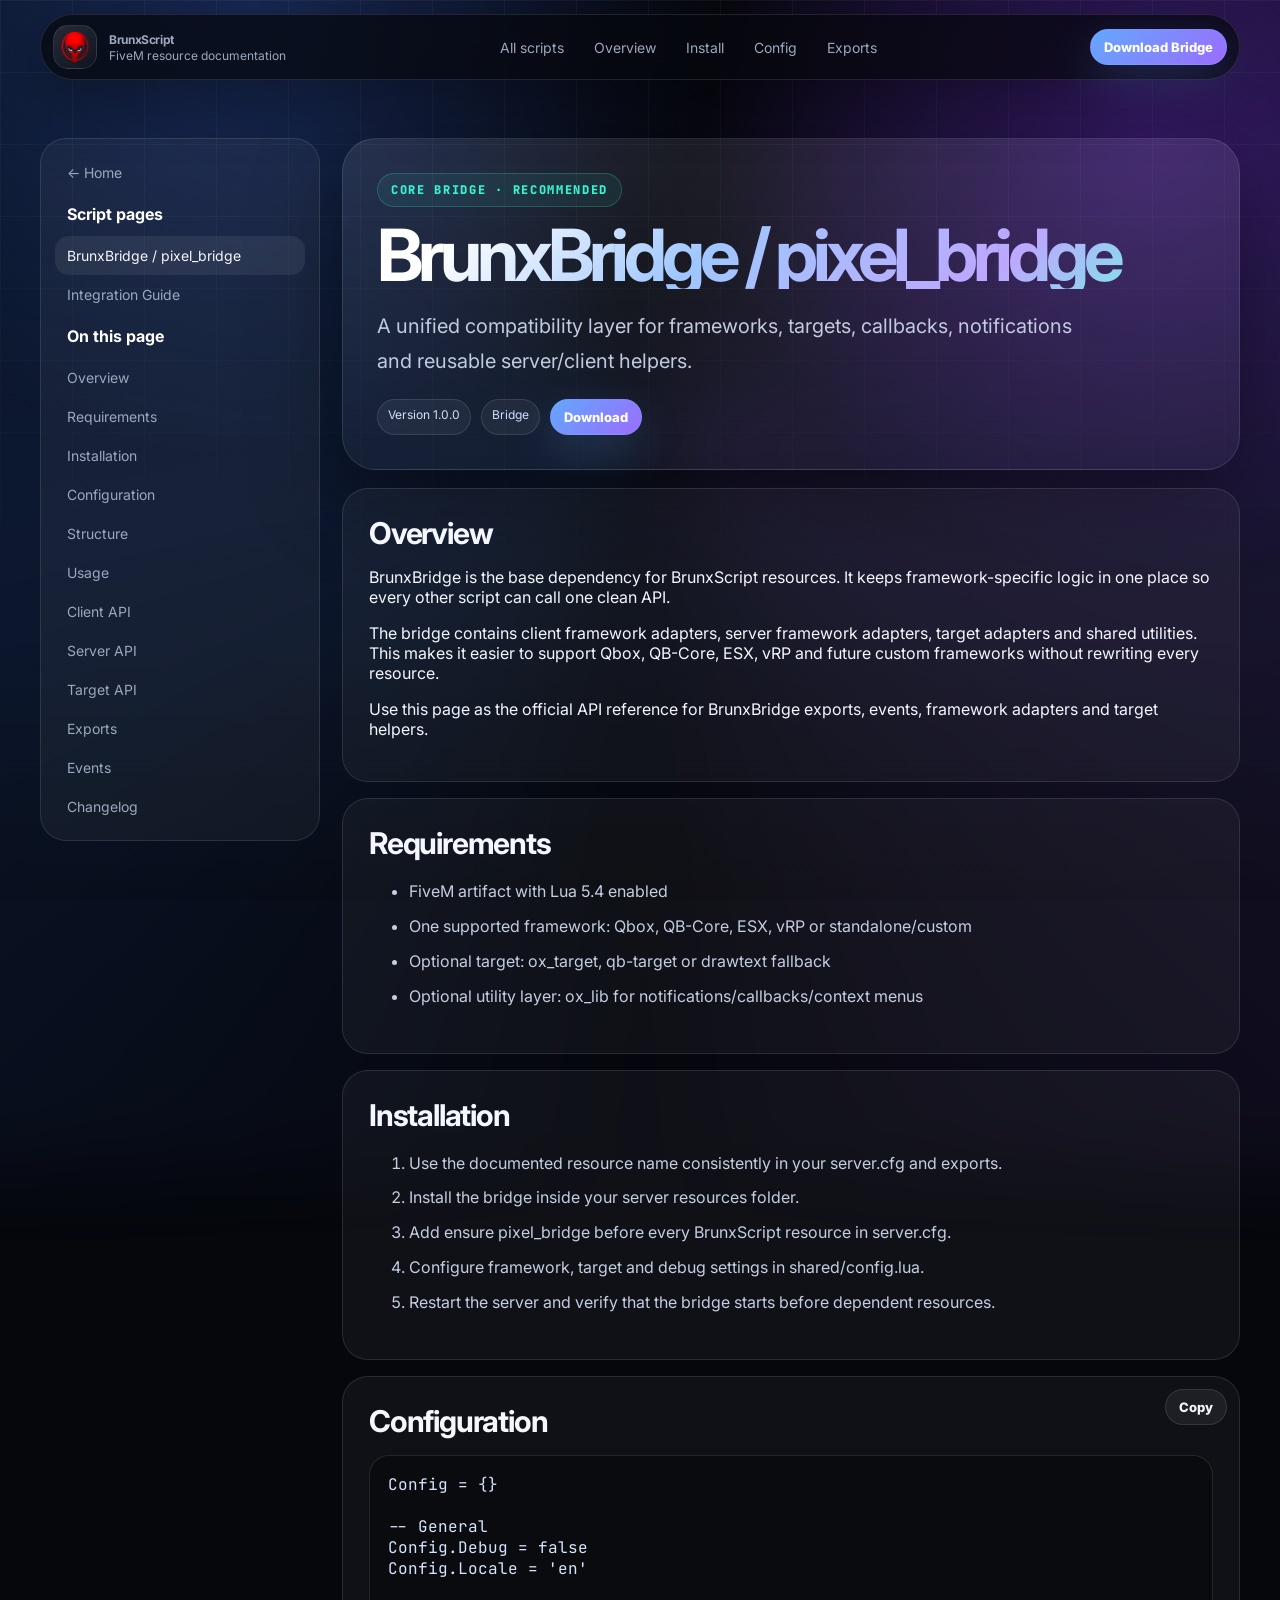
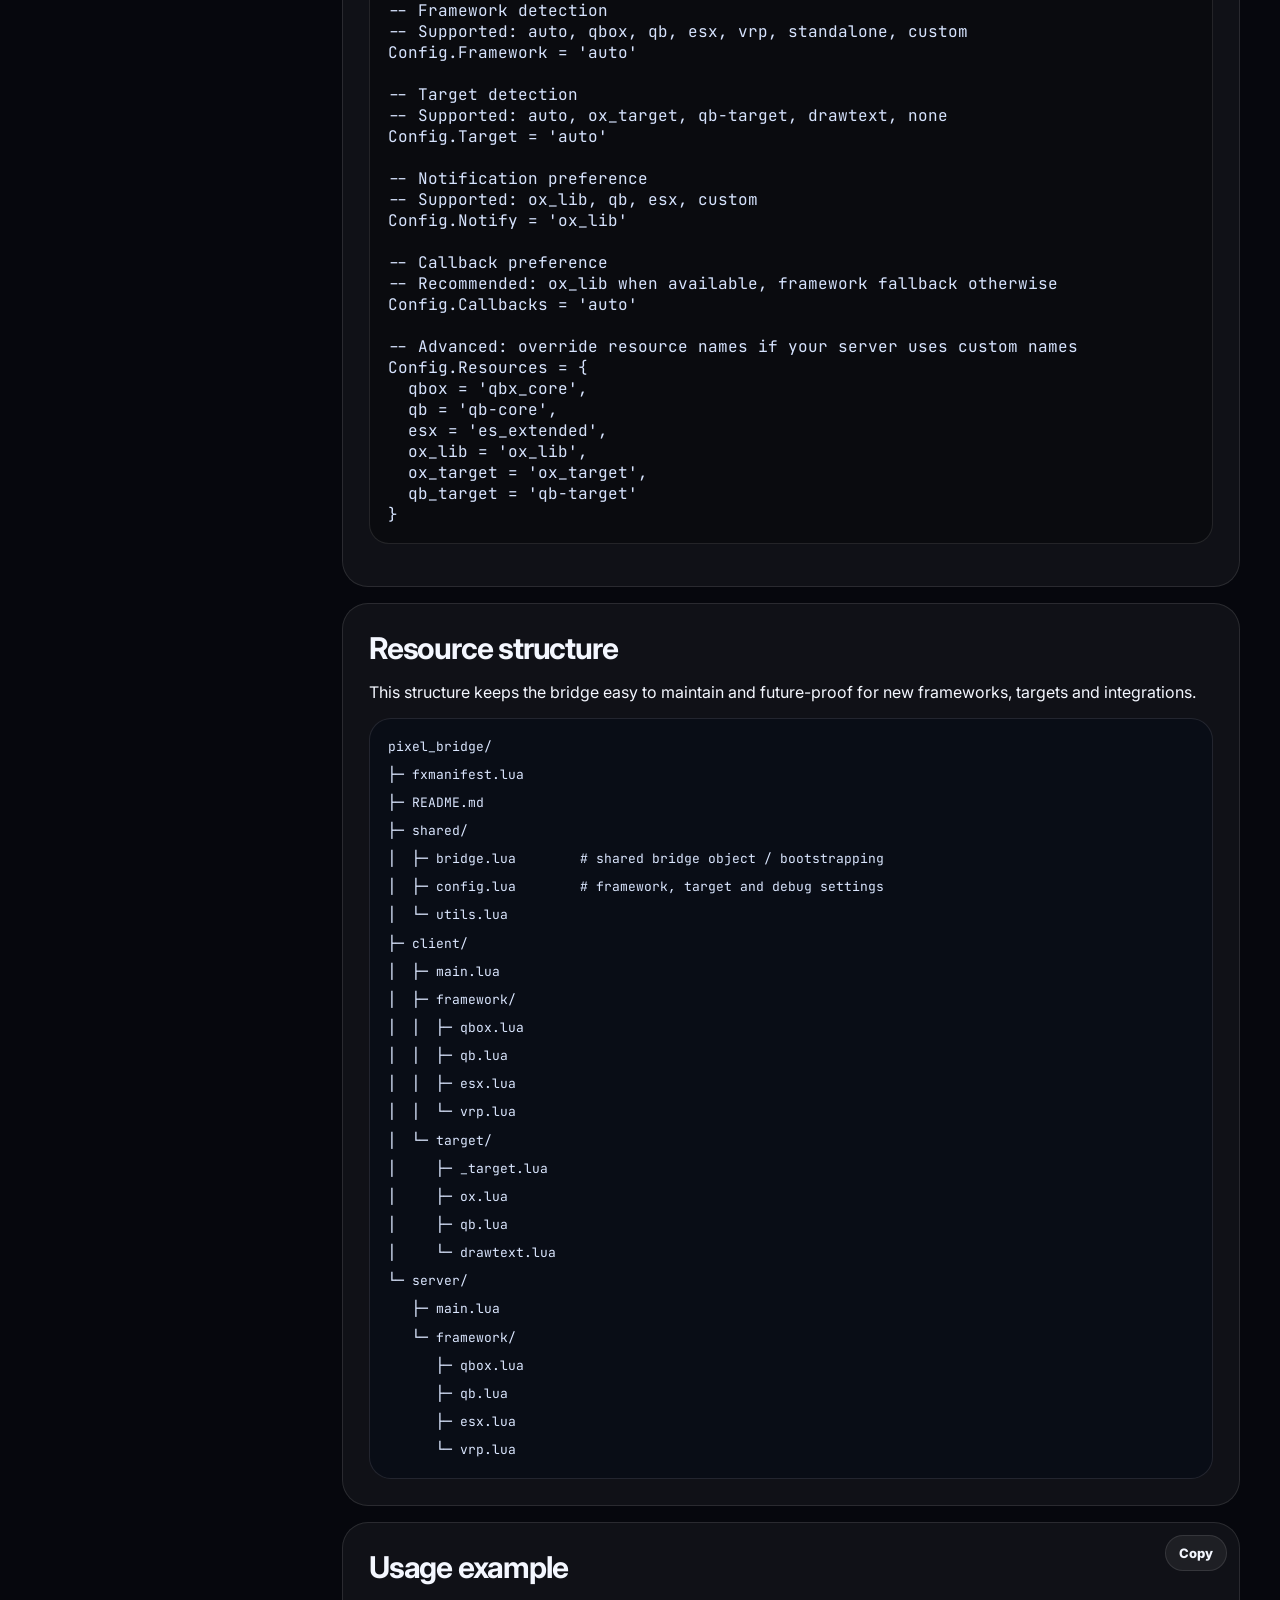
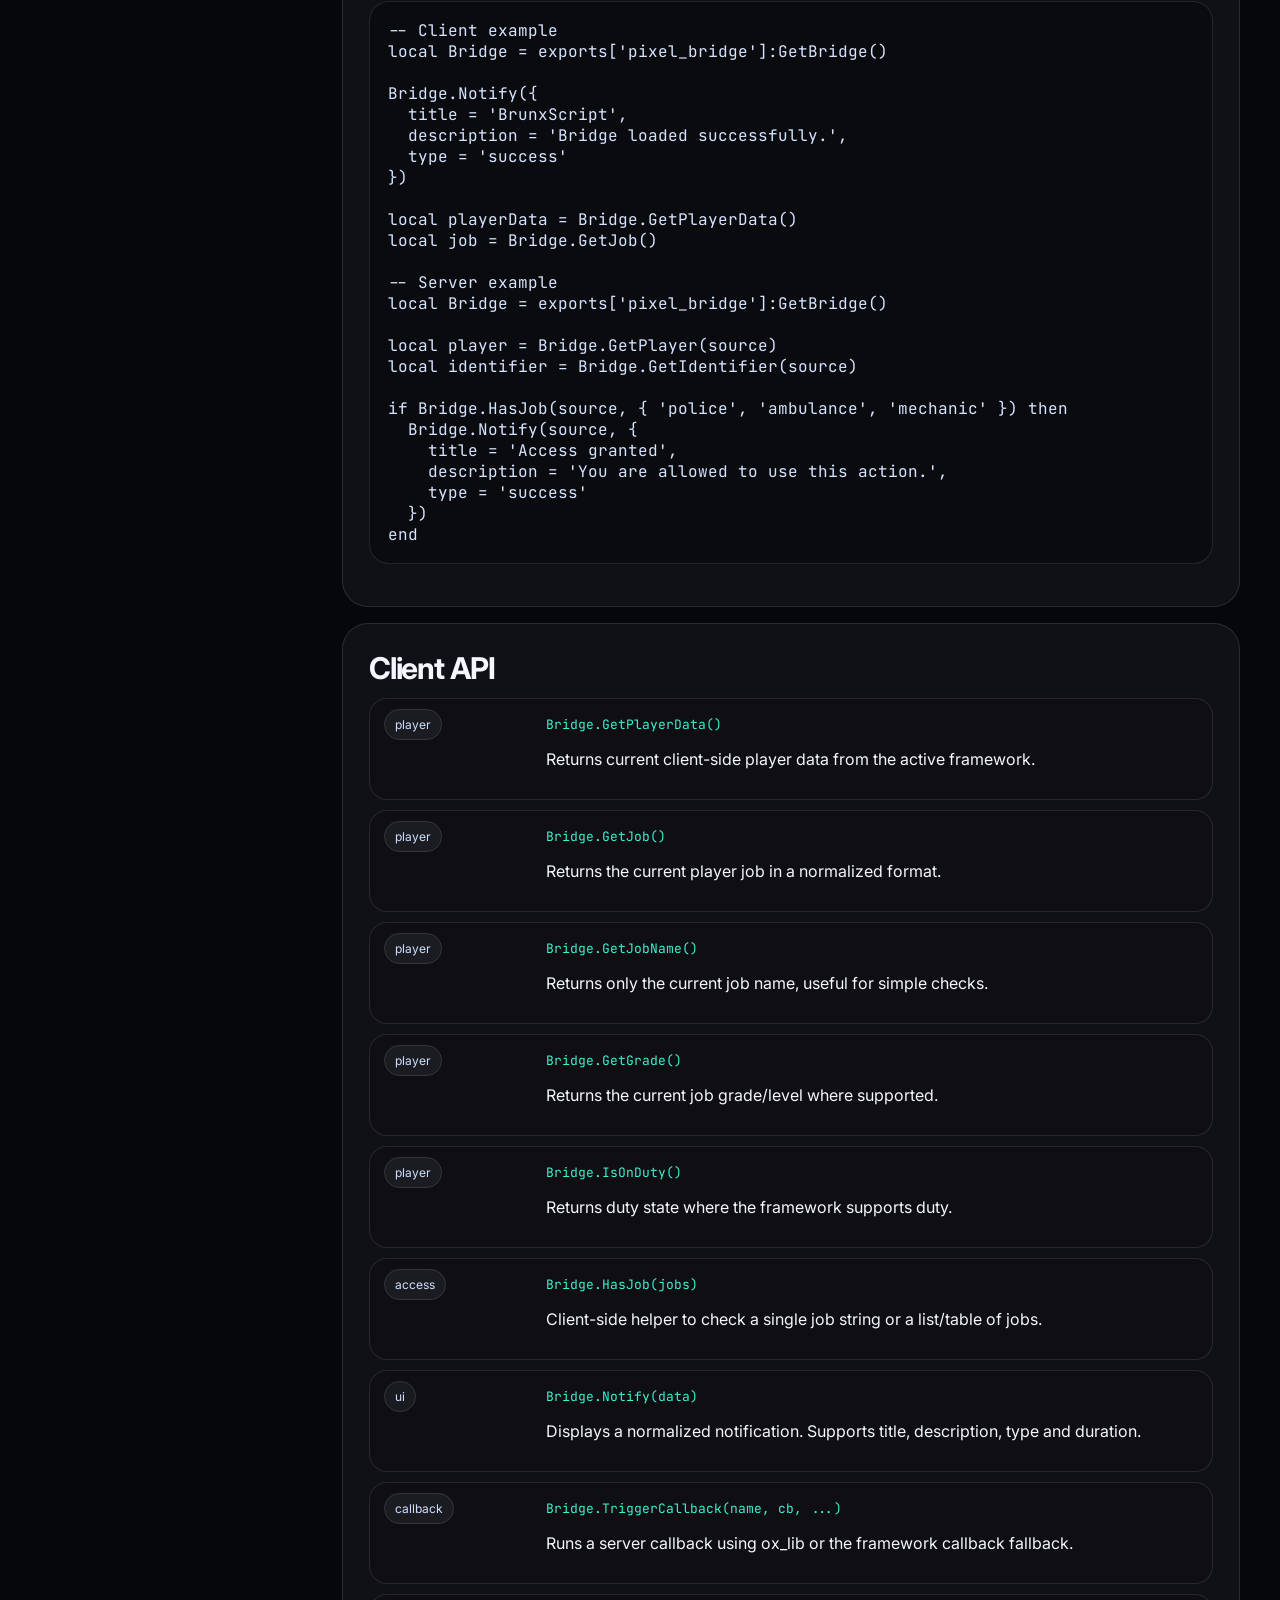
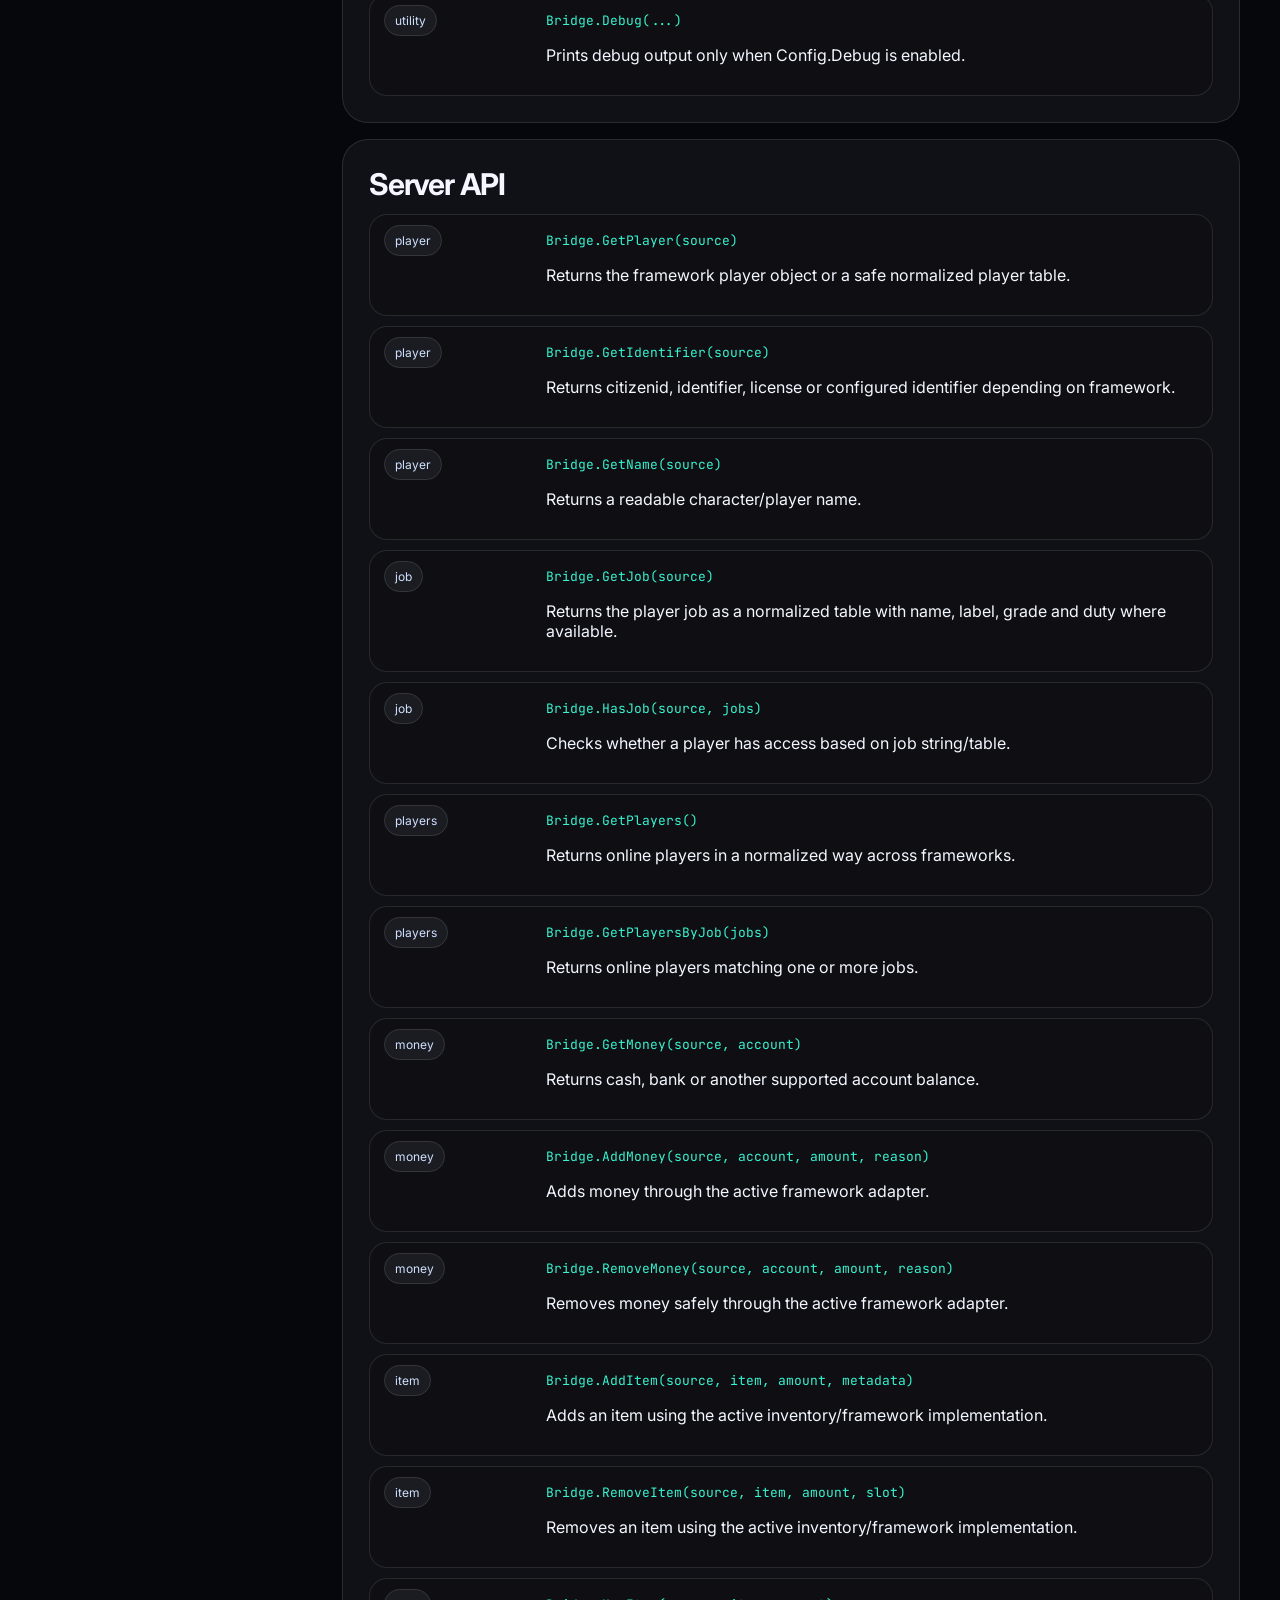
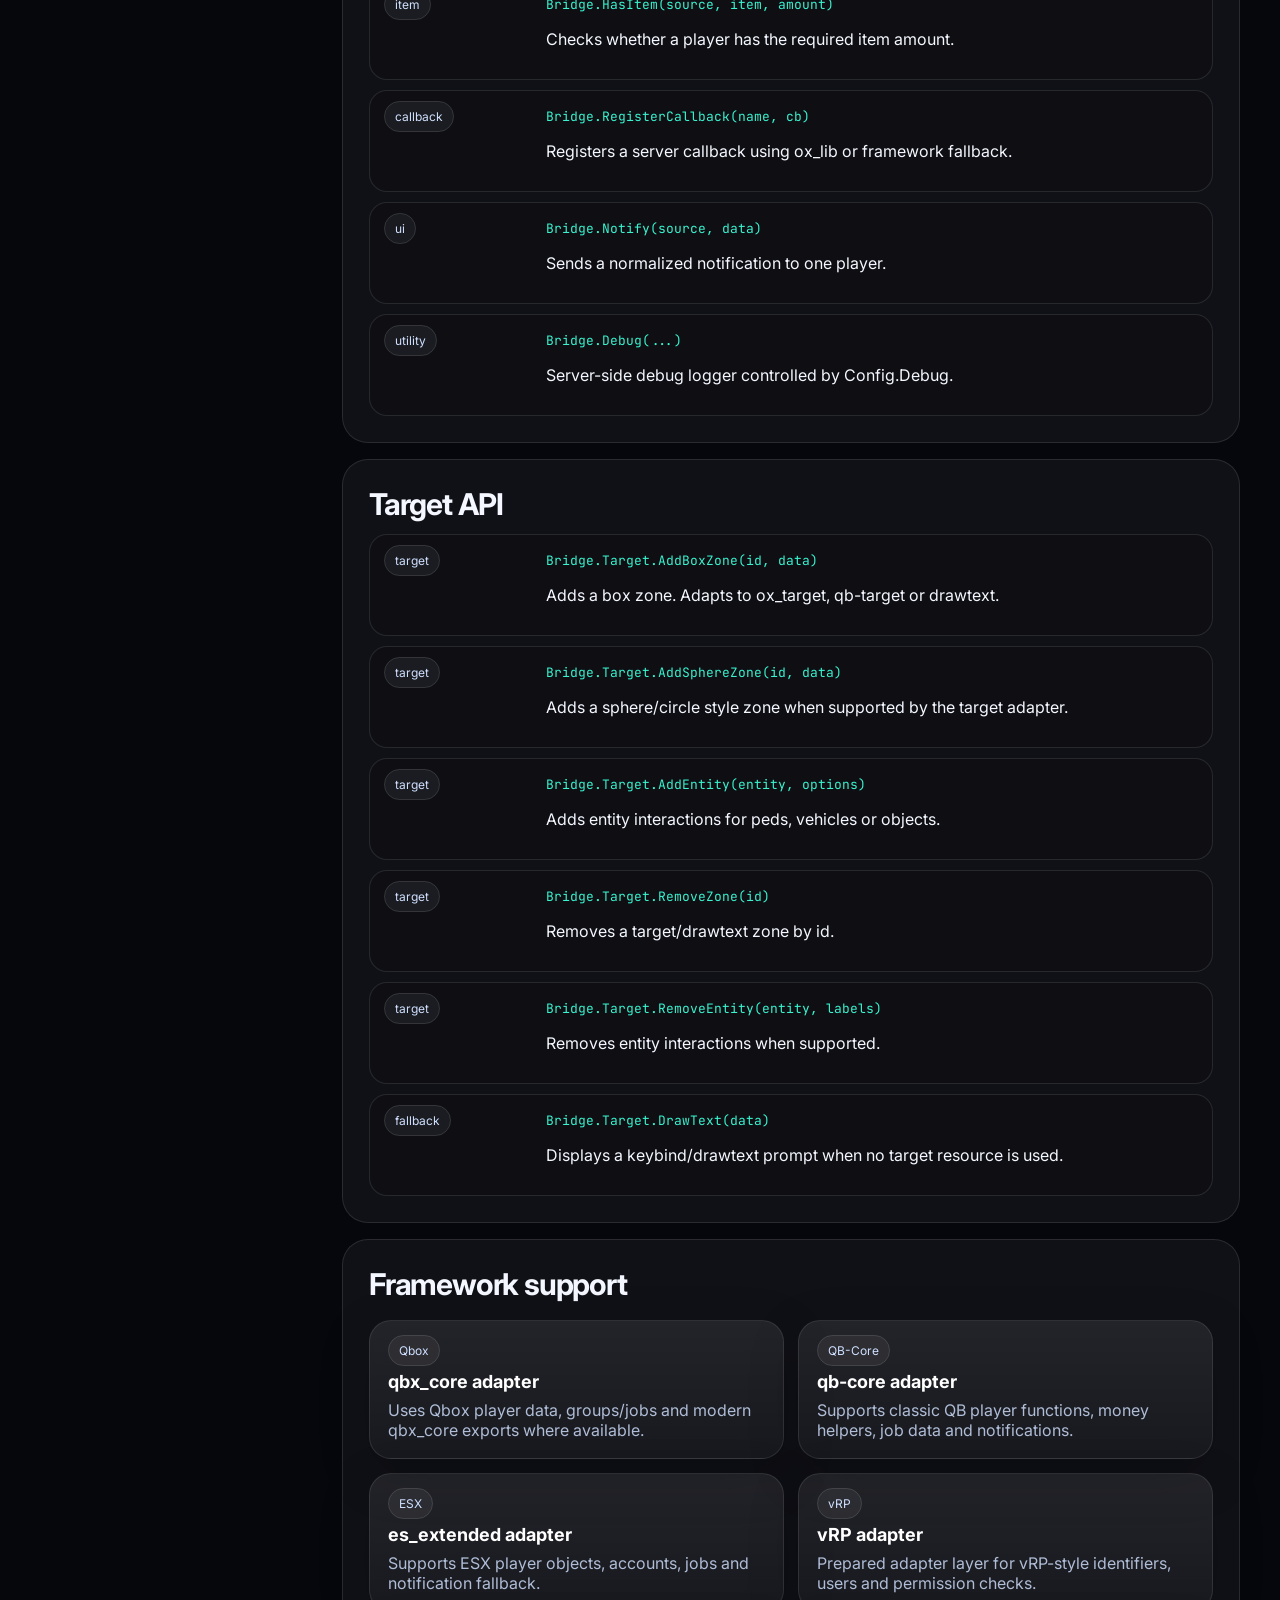
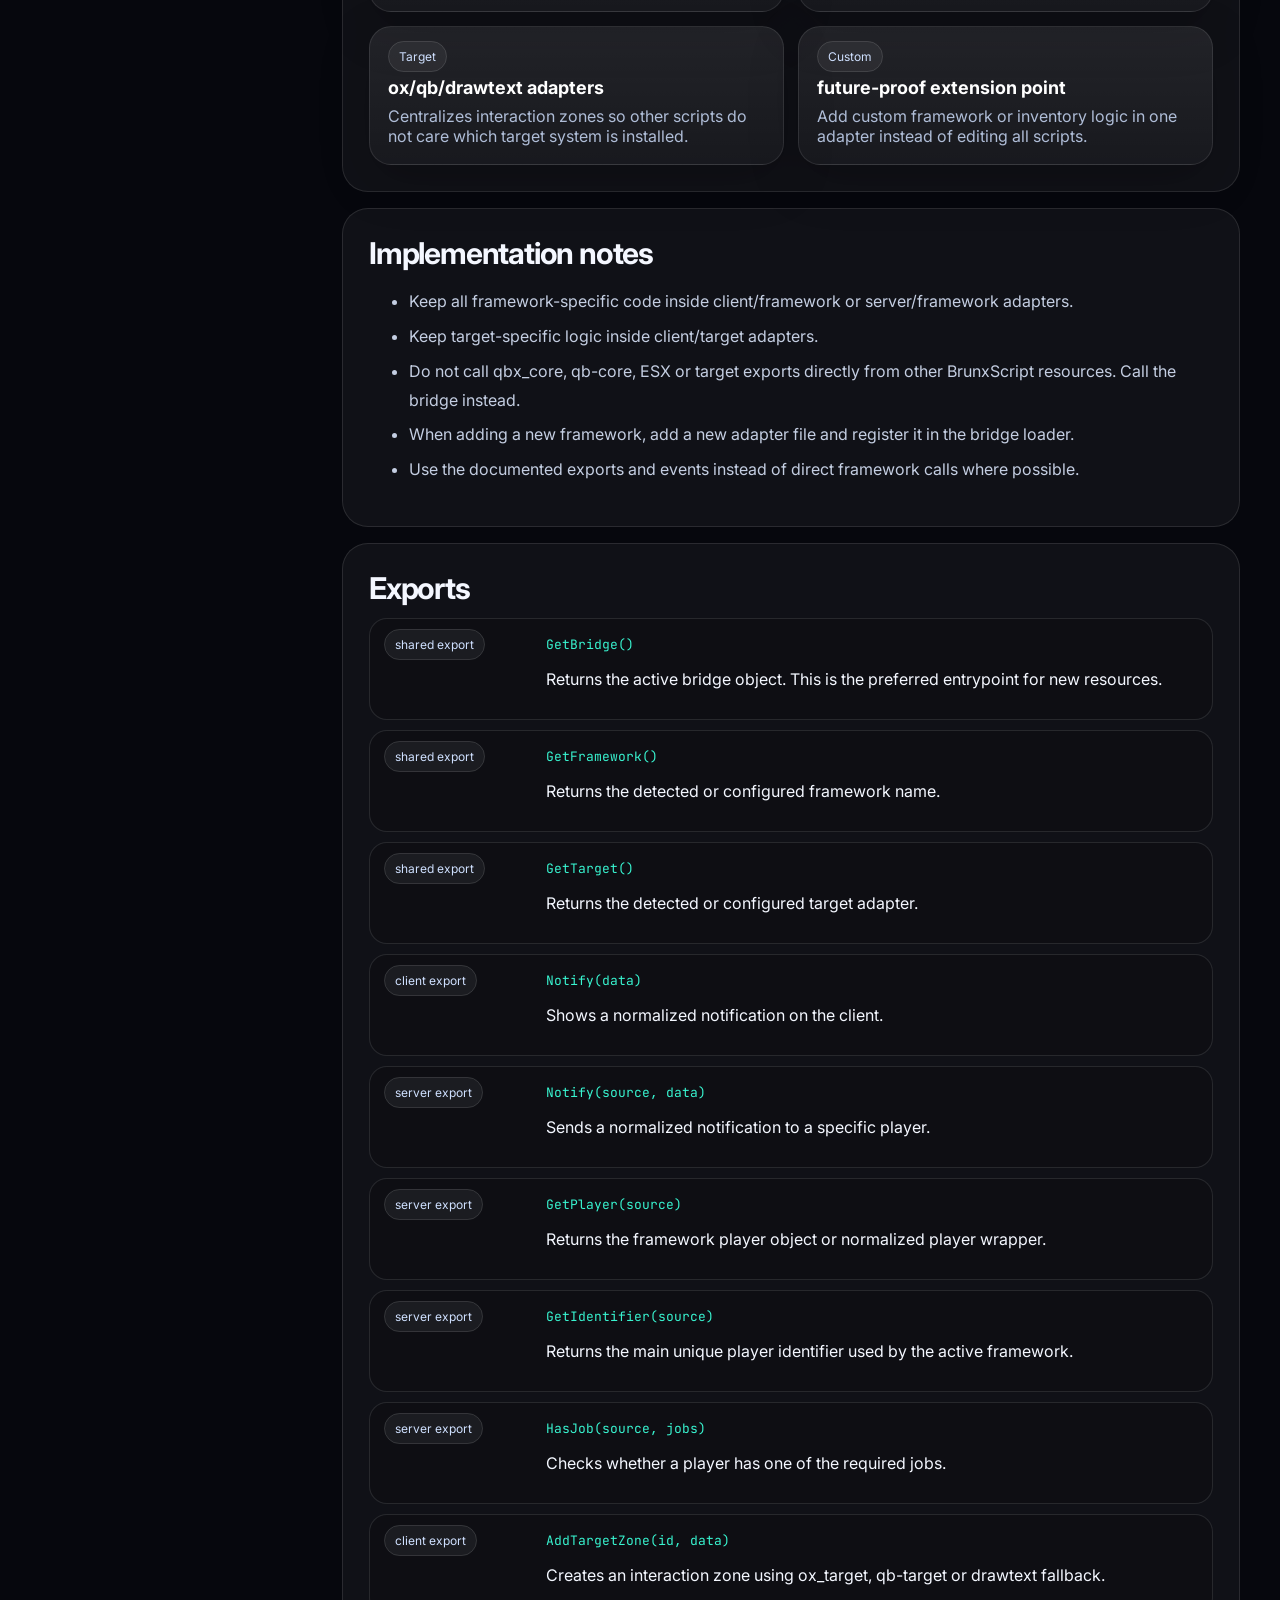
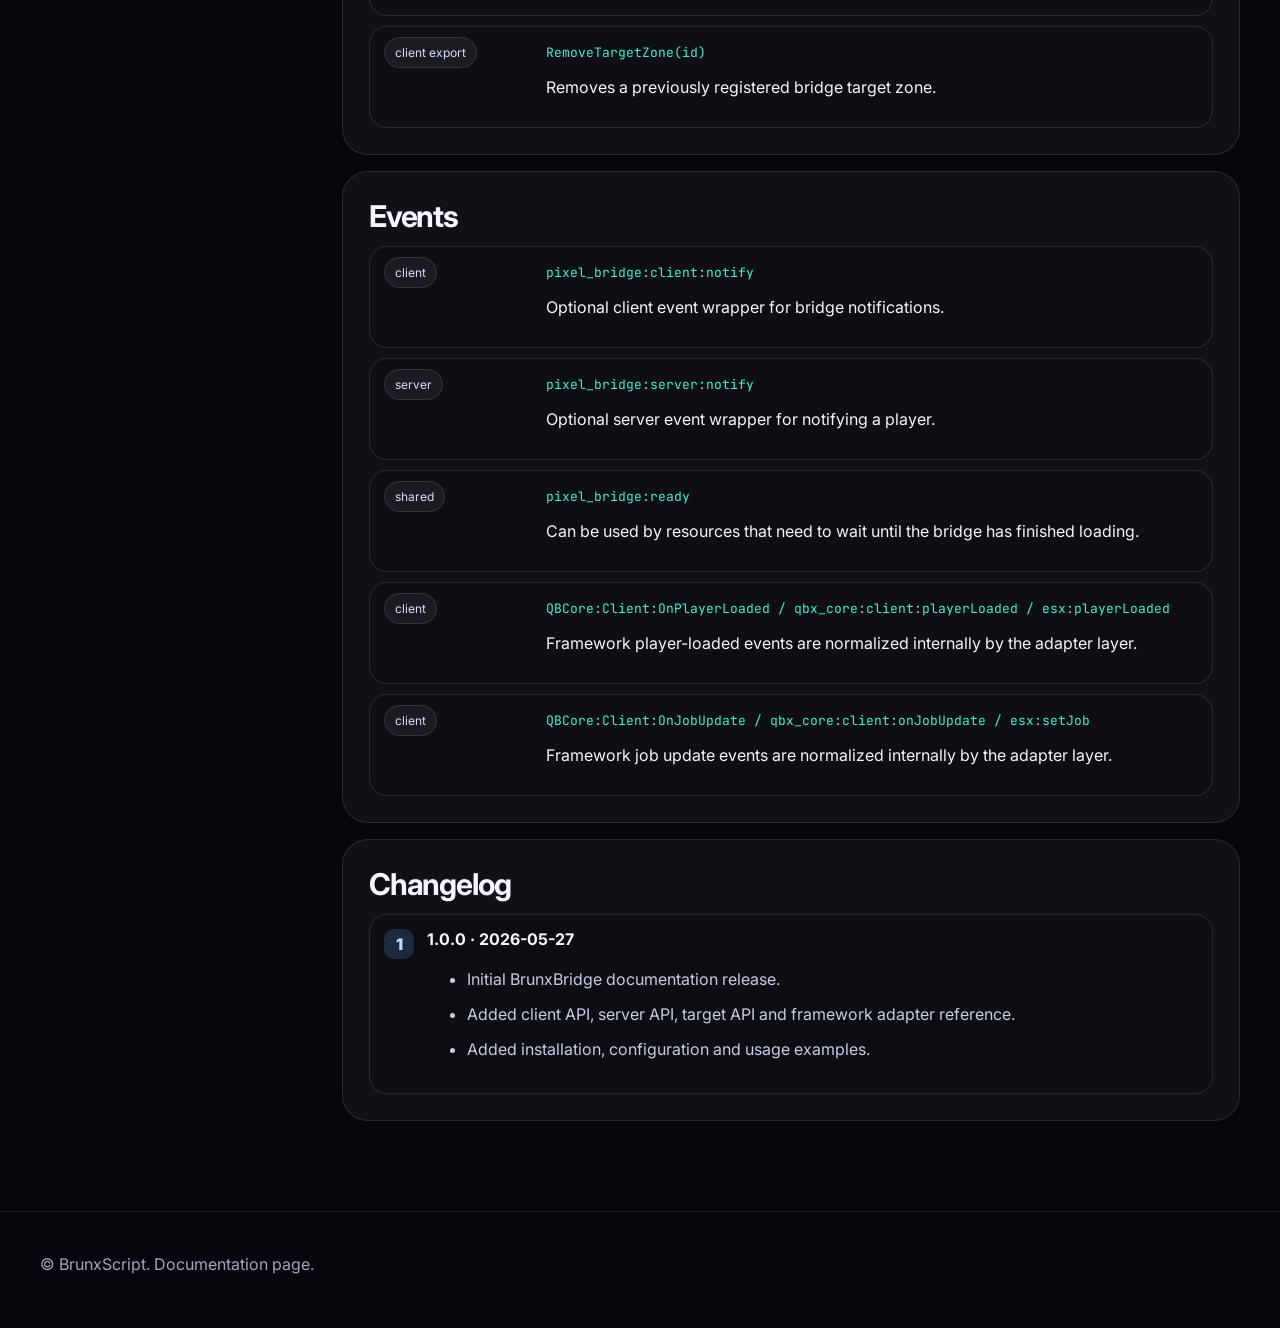
==== docs/brunxbridge.html @ e5c54f32 "cas" ====
<!doctype html>
<html lang="en">
<head>
  <meta charset="UTF-8" />
  <meta name="viewport" content="width=device-width, initial-scale=1.0" />
  <meta name="description" content="BrunxBridge documentation for BrunxScript." />
  <title>BrunxBridge | BrunxScript Docs</title>
  <link rel="preconnect" href="https://fonts.googleapis.com">
  <link rel="preconnect" href="https://fonts.gstatic.com" crossorigin>
  <link href="https://fonts.googleapis.com/css2?family=Inter:wght@400;500;700;800;900&family=JetBrains+Mono:wght@500;700&display=swap" rel="stylesheet">
  <link rel="stylesheet" href="../assets/css/style.css" />
</head>
<body data-page="brunxbridge" data-base="../">
  <div class="bg"></div>
  <header class="header">
    <a class="brand" href="../index.html">
      <img class="brand-logo js-logo" alt="BrunxScript logo">
      <span><strong class="js-brand-name">BrunxScript</strong><span class="js-brand-tagline">Documentation</span></span>
    </a>
    <nav class="nav">
      <a href="../index.html#scripts">All scripts</a>
      <a href="#overview">Overview</a>
      <a href="#installation">Install</a>
      <a href="#configuration">Config</a>
      <a href="#exports">Exports</a>
    </nav>
    <a class="btn small js-bridge-download" href="../downloads/brunxbridge.zip">Download Bridge</a>
    <button class="hamb" type="button">Menu</button>
  </header>
  <main class="container docs-layout">
    <aside class="sidebar">
      <a href="../index.html">← Home</a>
      <strong style="display:block;padding:12px;color:#fff">Script pages</strong>
      <div class="js-script-nav"></div>
      <strong style="display:block;padding:12px;color:#fff">On this page</strong>
      <a href="#overview">Overview</a>
      <a href="#requirements">Requirements</a>
      <a href="#installation">Installation</a>
      <a href="#configuration">Configuration</a>
      <a href="#structure">Structure</a>
      <a href="#usage">Usage</a>
      <a href="#client-api">Client API</a>
      <a href="#server-api">Server API</a>
      <a href="#target-api">Target API</a>
      <a href="#exports">Exports</a>
      <a href="#events">Events</a>
      <a href="#changelog">Changelog</a>
    </aside>
    <article class="doc" id="docRoot"></article>
  </main>
  <footer class="footer"><div class="container">© <span class="js-brand-name">BrunxScript</span>. Documentation page.</div></footer>
  <script src="../assets/js/docs-data.js"></script>
  <script src="../assets/js/main.js"></script>
</body>
</html>
---- assets/css/style.css ----
:root{
  --bg:#06070d;--bg2:#0b1020;--panel:rgba(14,20,36,.72);--panel2:rgba(18,27,49,.92);
  --line:rgba(255,255,255,.105);--line2:rgba(130,170,255,.28);--text:#f4f7ff;--muted:#9ca8bd;--muted2:#687489;
  --blue:#62a8ff;--violet:#9b6cff;--cyan:#39f4d0;--green:#8affc1;--shadow:0 28px 90px rgba(0,0,0,.46);
  --radius:28px;--radius2:18px;--max:1200px;--mono:'JetBrains Mono',ui-monospace,SFMono-Regular,Menlo,monospace;
}
*{box-sizing:border-box}html{scroll-behavior:smooth}body{margin:0;color:var(--text);background:var(--bg);font-family:Inter,system-ui,-apple-system,Segoe UI,sans-serif;overflow-x:hidden}a{color:inherit;text-decoration:none}button,input{font:inherit}code,pre{font-family:var(--mono)}
.bg{position:fixed;inset:0;z-index:-5;background:radial-gradient(circle at 20% 0,#17244a 0,transparent 34%),radial-gradient(circle at 90% 15%,#2e155a 0,transparent 32%),linear-gradient(180deg,#06070d,#080b14 70%,#05060a)}
.bg:before{content:"";position:absolute;inset:0;background-image:linear-gradient(rgba(255,255,255,.045) 1px,transparent 1px),linear-gradient(90deg,rgba(255,255,255,.045) 1px,transparent 1px);background-size:72px 72px;mask-image:linear-gradient(to bottom,black,transparent 78%)}
.bg:after{content:"";position:absolute;inset:-30%;background:conic-gradient(from 180deg,transparent,#2f7dff22,transparent,#8b5cf622,transparent);animation:spin 18s linear infinite;filter:blur(40px)}
.container{width:min(var(--max),calc(100% - 42px));margin:auto}.header{position:sticky;top:14px;z-index:50;width:min(var(--max),calc(100% - 42px));margin:14px auto 0;padding:10px 12px;border:1px solid var(--line);border-radius:999px;background:rgba(6,7,13,.72);backdrop-filter:blur(22px);box-shadow:0 18px 60px rgba(0,0,0,.35);display:flex;align-items:center;justify-content:space-between}.brand{display:flex;align-items:center;gap:12px}.brand-logo{width:44px;height:44px;border-radius:15px;object-fit:contain;background:linear-gradient(145deg,rgba(255,255,255,.12),rgba(255,255,255,.03));padding:5px;border:1px solid var(--line)}.brand strong{display:block;letter-spacing:-.03em}.brand span{display:block;color:var(--muted);font-size:12px;margin-top:1px}.nav{display:flex;align-items:center;gap:4px}.nav a{font-size:14px;color:var(--muted);padding:10px 13px;border-radius:999px;transition:.2s}.nav a:hover,.nav a.active{color:var(--text);background:rgba(255,255,255,.07)}.hamb{display:none;border:0;background:rgba(255,255,255,.08);color:var(--text);border-radius:999px;padding:10px 13px}.btn{display:inline-flex;align-items:center;justify-content:center;gap:10px;border:1px solid var(--line2);border-radius:999px;padding:13px 18px;background:linear-gradient(135deg,var(--blue),var(--violet));box-shadow:0 16px 45px rgba(98,168,255,.2);color:white;font-weight:800;transition:.25s}.btn:hover{transform:translateY(-2px);box-shadow:0 22px 60px rgba(98,168,255,.32)}.btn.ghost{background:rgba(255,255,255,.06);box-shadow:none;color:var(--text);border-color:var(--line)}.btn.small{padding:9px 13px;font-size:13px}.hero{padding:98px 0 58px}.hero-grid{display:grid;grid-template-columns:1.08fr .92fr;gap:36px;align-items:center}.eyebrow{display:inline-flex;gap:10px;align-items:center;color:var(--cyan);font:800 12px/1 var(--mono);letter-spacing:.14em;text-transform:uppercase;border:1px solid rgba(57,244,208,.22);background:rgba(57,244,208,.07);padding:10px 13px;border-radius:999px}.hero h1{font-size:clamp(46px,7vw,86px);line-height:.94;margin:20px 0 18px;letter-spacing:-.075em}.grad{background:linear-gradient(135deg,#fff 10%,#9fc7ff 40%,#bda7ff 75%,#66ffe0);-webkit-background-clip:text;background-clip:text;color:transparent}.lead{color:#c1cbe0;font-size:clamp(17px,2vw,20px);line-height:1.75;max-width:720px}.actions{display:flex;gap:12px;flex-wrap:wrap;margin-top:28px}.stats{display:grid;grid-template-columns:repeat(3,1fr);gap:12px;margin-top:34px}.stat{border:1px solid var(--line);background:rgba(255,255,255,.045);border-radius:20px;padding:16px}.stat strong{font-size:22px;display:block}.stat span{color:var(--muted);font-size:13px}.showcase{position:relative;border:1px solid var(--line);border-radius:36px;background:linear-gradient(180deg,rgba(255,255,255,.095),rgba(255,255,255,.035));box-shadow:var(--shadow);padding:18px;overflow:hidden;animation:float 5s ease-in-out infinite alternate}.showcase:before{content:"";position:absolute;inset:-60px;background:radial-gradient(circle at 50% 0,rgba(57,244,208,.22),transparent 55%);pointer-events:none}.window{position:relative;border:1px solid var(--line);background:rgba(6,7,13,.66);border-radius:26px;overflow:hidden}.win-top{height:48px;border-bottom:1px solid var(--line);display:flex;align-items:center;gap:8px;padding:0 16px}.dot{width:10px;height:10px;border-radius:50%;background:#ff6b8a}.dot:nth-child(2){background:#ffd166}.dot:nth-child(3){background:#55efc4}.win-body{padding:18px}.terminal-line{display:flex;align-items:center;gap:12px;border:1px solid var(--line);background:rgba(255,255,255,.04);border-radius:16px;padding:13px 14px;margin:10px 0;color:#d9e4ff}.terminal-line span{color:var(--cyan);font-family:var(--mono)}.section{padding:72px 0}.section-head{display:flex;justify-content:space-between;align-items:end;gap:20px;margin-bottom:24px}.section h2{font-size:clamp(30px,4vw,52px);letter-spacing:-.055em;margin:0}.section p{color:var(--muted);line-height:1.7}.search{width:min(420px,100%);border:1px solid var(--line);background:rgba(255,255,255,.06);color:var(--text);border-radius:999px;padding:14px 17px;outline:none}.grid{display:grid;grid-template-columns:repeat(3,1fr);gap:16px}.card{position:relative;border:1px solid var(--line);background:linear-gradient(180deg,rgba(255,255,255,.078),rgba(255,255,255,.035));border-radius:var(--radius);padding:22px;min-height:230px;overflow:hidden;transition:.25s}.card:before{content:"";position:absolute;inset:auto 20px -80px; height:120px;background:radial-gradient(circle,rgba(98,168,255,.22),transparent 70%);transition:.25s}.card:hover{transform:translateY(-6px);border-color:var(--line2);box-shadow:0 22px 80px rgba(0,0,0,.28)}.card:hover:before{transform:scale(1.3)}.card-top{display:flex;justify-content:space-between;align-items:center;gap:10px}.badge,.status{font-size:12px;border:1px solid var(--line);border-radius:999px;padding:7px 10px;color:#cfe0ff;background:rgba(255,255,255,.055)}.status{color:var(--green)}.icon{width:52px;height:52px;display:grid;place-items:center;border-radius:18px;background:linear-gradient(135deg,rgba(98,168,255,.2),rgba(155,108,255,.18));border:1px solid var(--line2);font-weight:900;margin:22px 0 16px}.card h3{font-size:22px;margin:0 0 10px;letter-spacing:-.03em}.card p{margin:0 0 22px}.link{color:#dce8ff;font-weight:800}.bridge{display:grid;grid-template-columns:1fr 1fr;gap:18px;align-items:stretch}.panel{border:1px solid var(--line);border-radius:var(--radius);background:rgba(255,255,255,.055);padding:26px;box-shadow:0 20px 70px rgba(0,0,0,.22)}.steps{counter-reset:step;display:grid;gap:12px}.step{counter-increment:step;display:flex;gap:13px;align-items:flex-start;border:1px solid var(--line);border-radius:18px;padding:14px;background:rgba(0,0,0,.14)}.step:before{content:counter(step);min-width:30px;height:30px;border-radius:10px;background:rgba(98,168,255,.18);display:grid;place-items:center;font-weight:900;color:#bcd8ff}.footer{padding:42px 0 54px;border-top:1px solid var(--line);color:var(--muted)}
.docs-layout{display:grid;grid-template-columns:280px minmax(0,1fr);gap:22px;padding:58px 0 90px}.sidebar{position:sticky;top:96px;align-self:start;border:1px solid var(--line);border-radius:26px;background:rgba(255,255,255,.045);padding:14px}.sidebar a{display:block;color:var(--muted);padding:11px 12px;border-radius:14px;font-size:14px}.sidebar a:hover,.sidebar a.active{background:rgba(255,255,255,.07);color:var(--text)}.doc{min-width:0}.doc-hero{border:1px solid var(--line);border-radius:34px;background:linear-gradient(180deg,rgba(255,255,255,.085),rgba(255,255,255,.035));padding:34px;box-shadow:var(--shadow);margin-bottom:18px}.doc-hero h1{font-size:clamp(42px,6vw,72px);line-height:.95;letter-spacing:-.07em;margin:14px 0}.meta{display:flex;gap:10px;flex-wrap:wrap}.doc-section{border:1px solid var(--line);border-radius:26px;background:rgba(255,255,255,.045);padding:26px;margin-top:16px}.doc-section h2{font-size:30px;letter-spacing:-.04em;margin:0 0 12px}.doc-section li{color:#c4cee2;line-height:1.8;margin:6px 0}.code{position:relative}.code pre{white-space:pre-wrap;overflow:auto;border:1px solid var(--line);border-radius:20px;background:rgba(0,0,0,.34);padding:18px;color:#d7e4ff}.copy{position:absolute;top:12px;right:12px}.table{display:grid;gap:10px}.row{display:grid;grid-template-columns:150px 1fr;gap:12px;border:1px solid var(--line);border-radius:18px;padding:14px;background:rgba(0,0,0,.12)}.row code{color:var(--cyan)}.empty{opacity:.55;filter:grayscale(1)}.reveal{opacity:0;transform:translateY(18px);transition:.65s ease}.reveal.visible{opacity:1;transform:none}
@keyframes spin{to{transform:rotate(360deg)}}@keyframes float{to{transform:translateY(-10px)}}
@media(max-width:900px){.hero-grid,.bridge,.docs-layout{grid-template-columns:1fr}.grid{grid-template-columns:1fr 1fr}.nav{position:fixed;left:21px;right:21px;top:78px;display:none;flex-direction:column;align-items:stretch;border:1px solid var(--line);border-radius:24px;background:rgba(6,7,13,.94);padding:10px}.nav.open{display:flex}.hamb{display:block}.header .btn.small{display:none}.section-head{align-items:start;flex-direction:column}.sidebar{position:relative;top:auto}}
@media(max-width:620px){.grid,.stats{grid-template-columns:1fr}.hero{padding-top:62px}.container,.header{width:min(var(--max),calc(100% - 28px))}.doc-hero,.panel,.doc-section{padding:20px}.row{grid-template-columns:1fr}.brand span{display:none}}

/* Future-proof docs additions */
.file-tree{display:grid;gap:8px;margin-top:16px;padding:18px;border:1px solid rgba(255,255,255,.1);border-radius:22px;background:rgba(7,12,25,.55);font-family:'JetBrains Mono',monospace;font-size:13px;color:#dbe7ff;overflow:auto}
.file-tree div{white-space:pre;line-height:1.55}
.feature-grid{display:grid;grid-template-columns:repeat(2,minmax(0,1fr));gap:14px;margin-top:18px}
.mini-card{padding:18px;border:1px solid rgba(255,255,255,.1);border-radius:22px;background:linear-gradient(180deg,rgba(255,255,255,.08),rgba(255,255,255,.035));box-shadow:0 16px 50px rgba(0,0,0,.22)}
.mini-card h3{margin:12px 0 8px;color:#fff;font-size:18px}.mini-card p{margin:0;color:#afbdd7}.table .row code{font-size:13px}
@media(max-width:760px){.feature-grid{grid-template-columns:1fr}.file-tree{font-size:12px}}
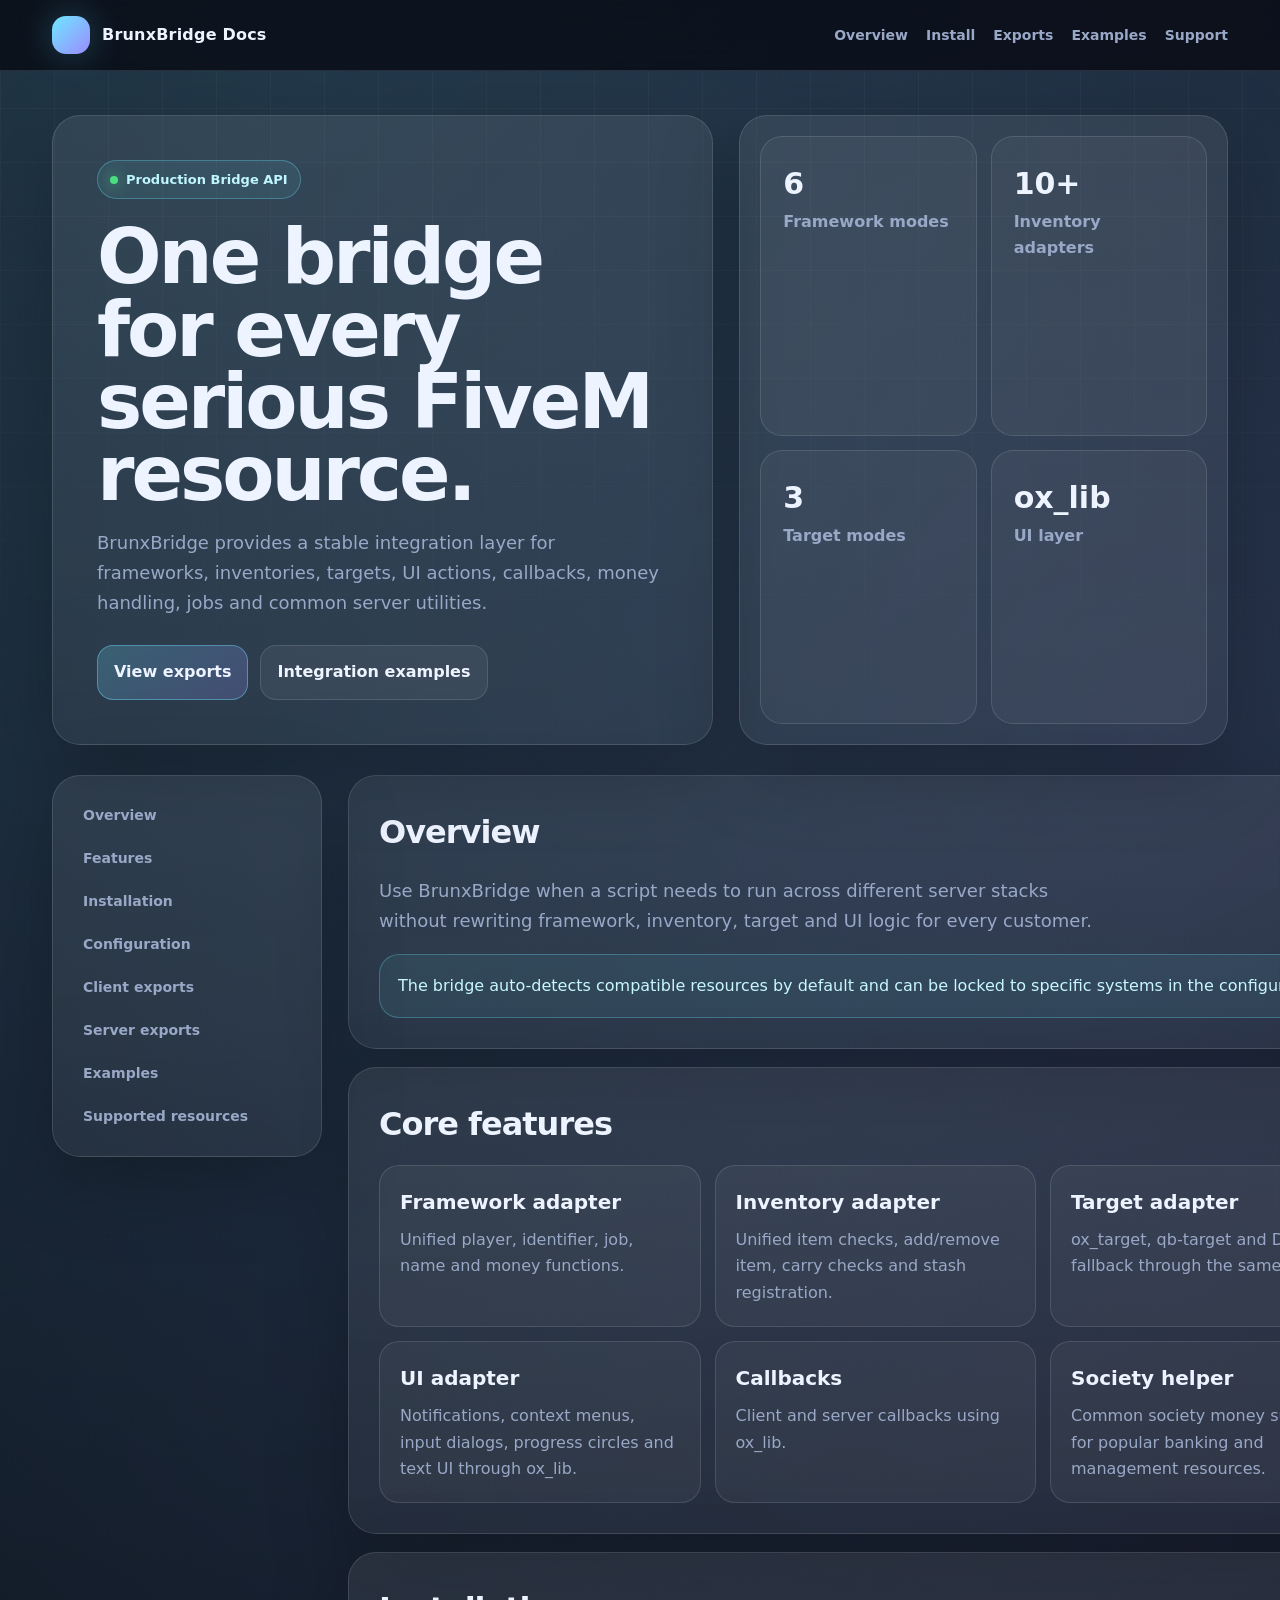
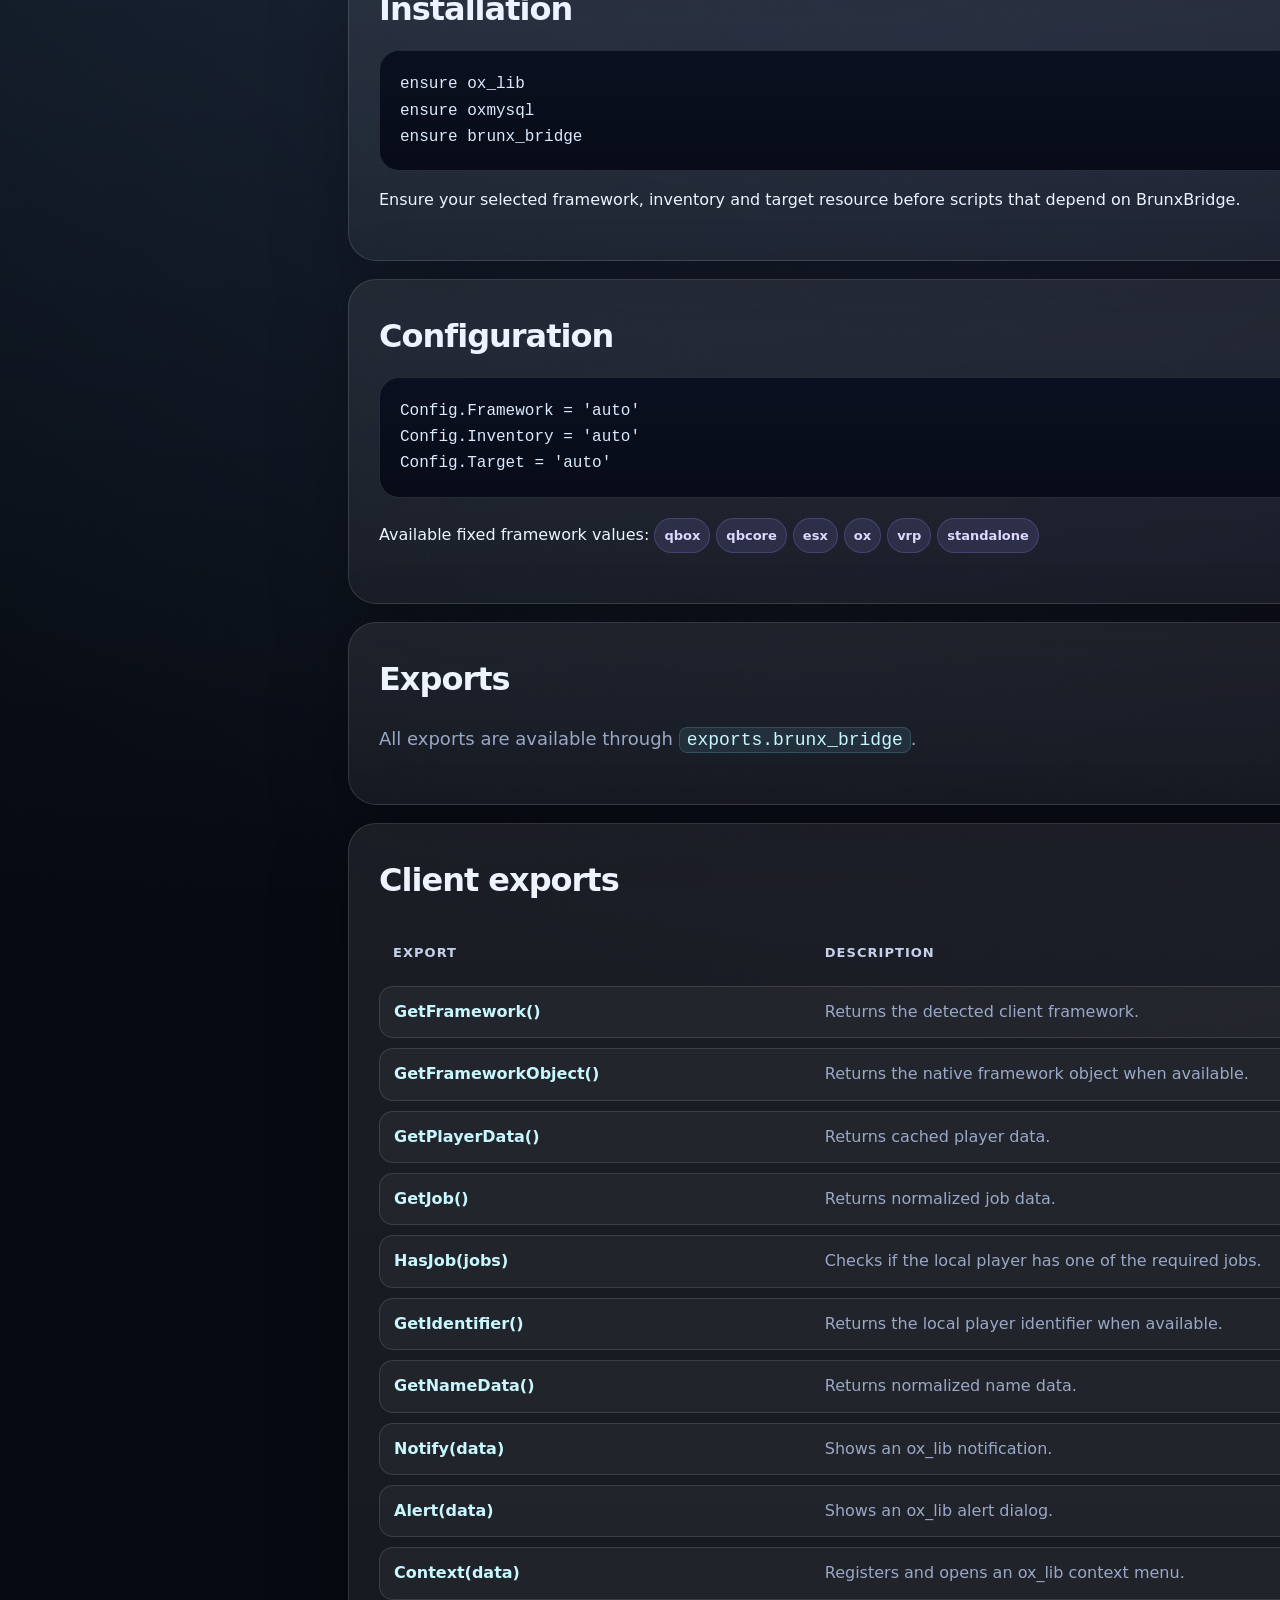
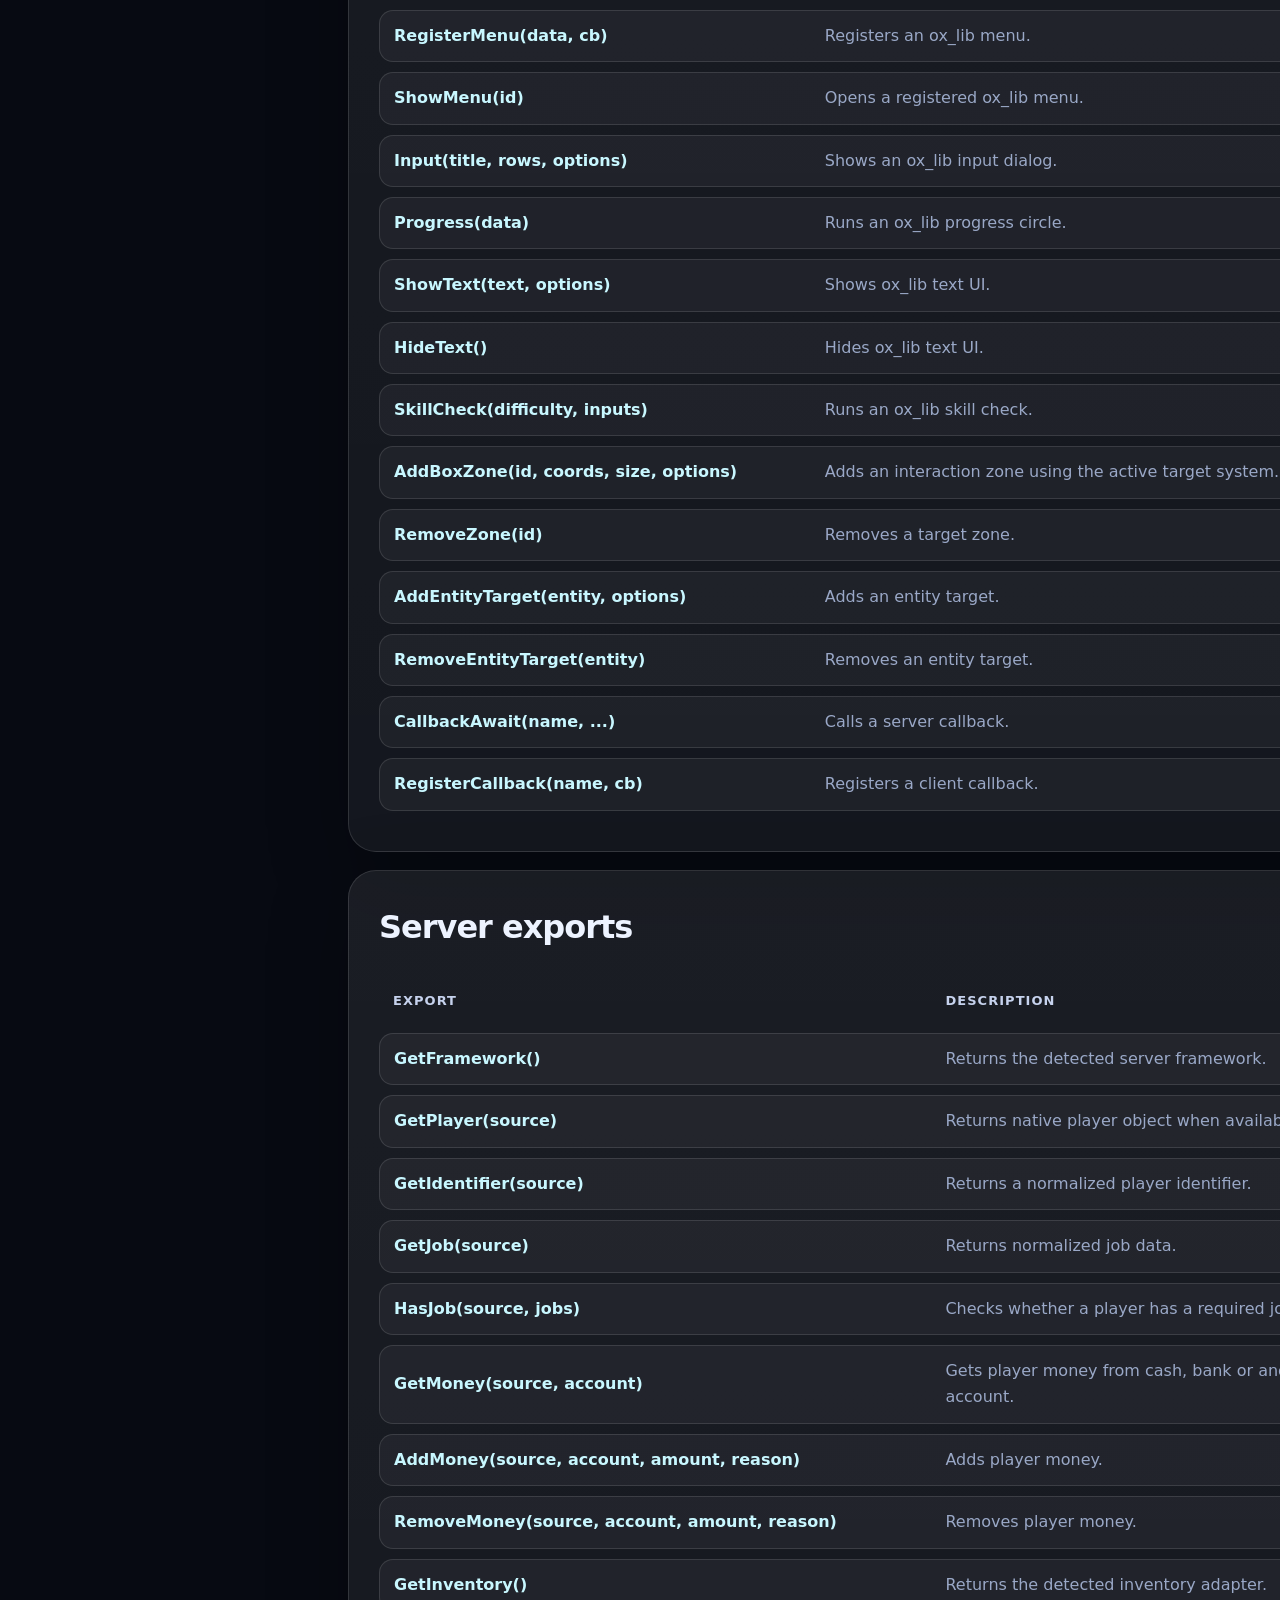
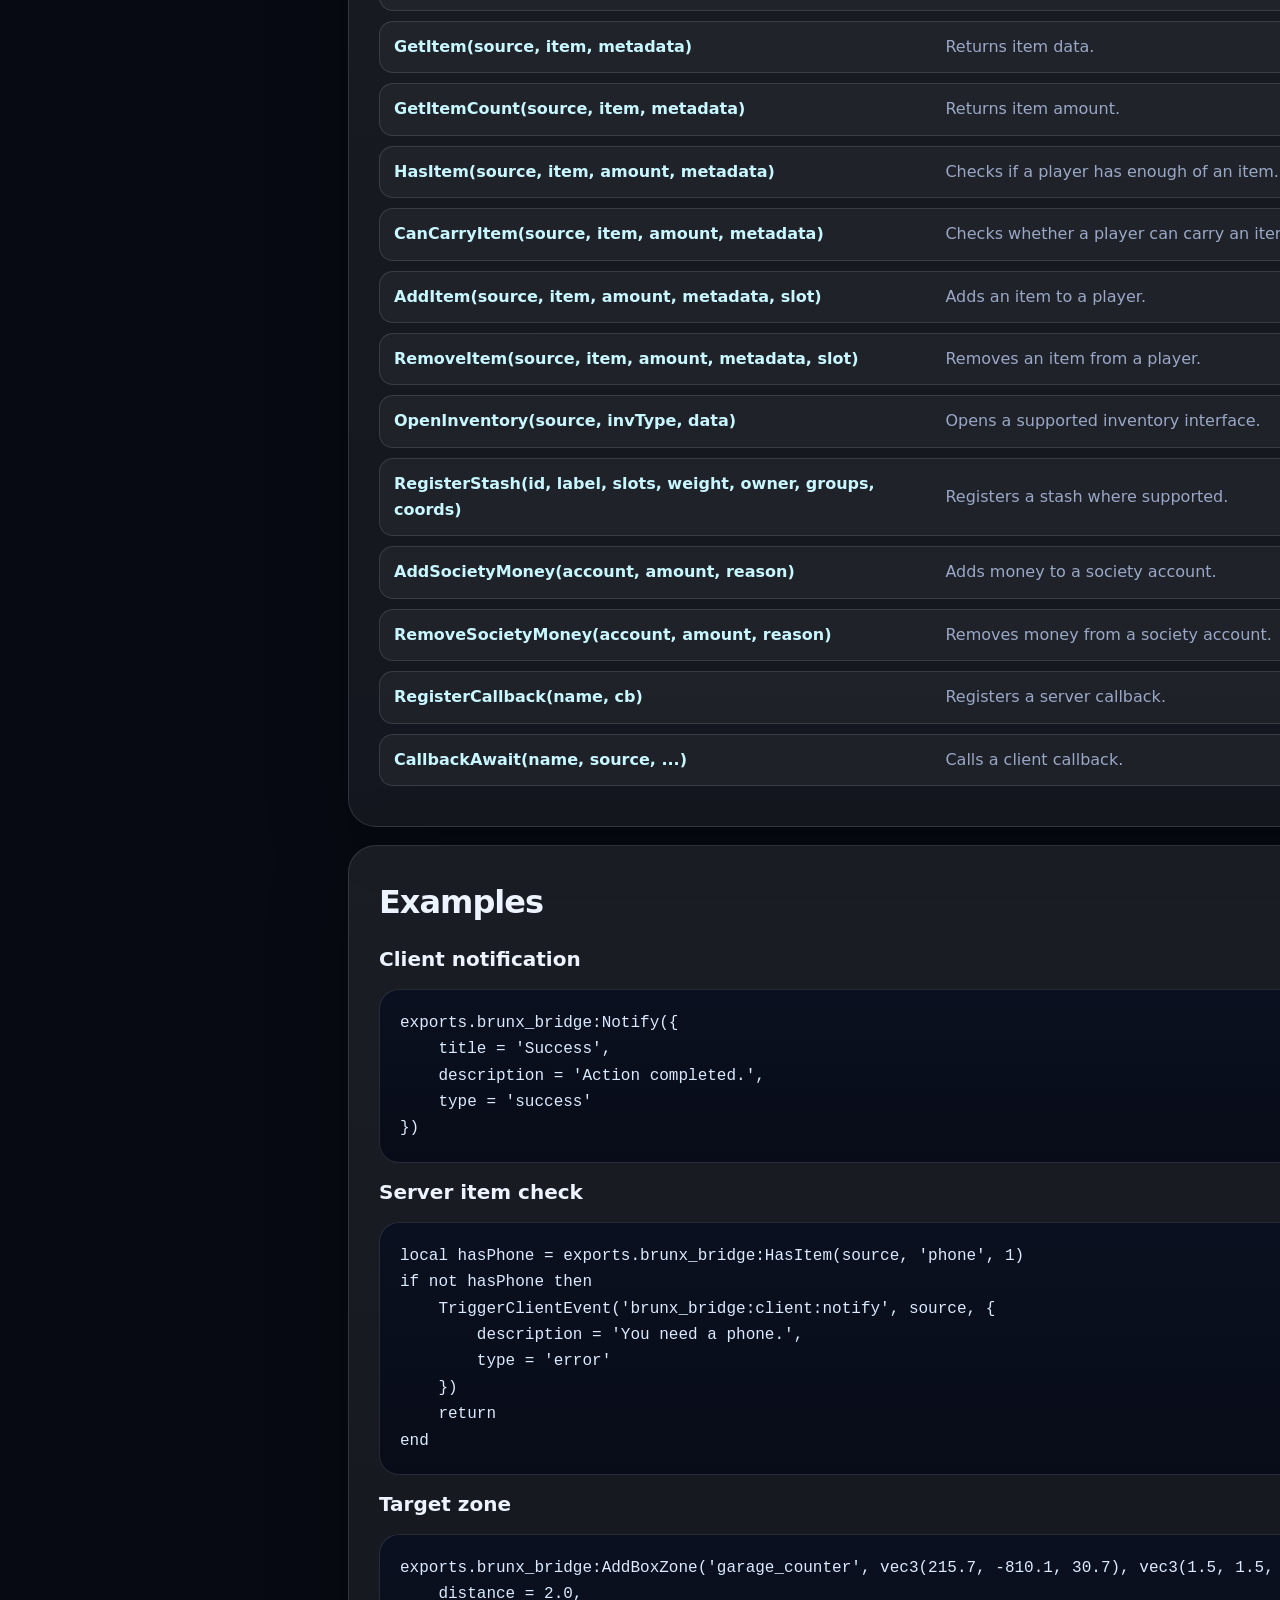
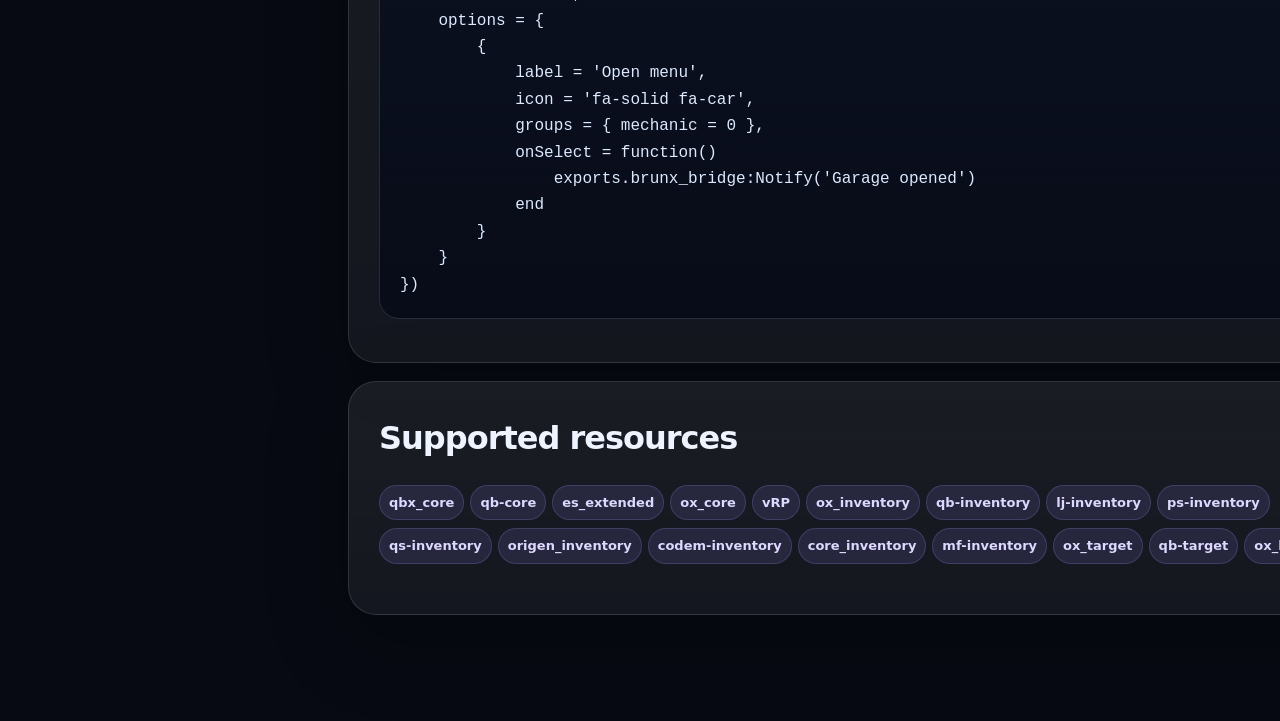
==== commit e66933a4: "Update brunxbridge.html" ====
--- a/docs/brunxbridge.html
+++ b/docs/brunxbridge.html
@@ -1,55 +1,187 @@
 <!doctype html>
 <html lang="en">
 <head>
-  <meta charset="UTF-8" />
-  <meta name="viewport" content="width=device-width, initial-scale=1.0" />
-  <meta name="description" content="BrunxBridge documentation for BrunxScript." />
-  <title>BrunxBridge | BrunxScript Docs</title>
-  <link rel="preconnect" href="https://fonts.googleapis.com">
-  <link rel="preconnect" href="https://fonts.gstatic.com" crossorigin>
-  <link href="https://fonts.googleapis.com/css2?family=Inter:wght@400;500;700;800;900&family=JetBrains+Mono:wght@500;700&display=swap" rel="stylesheet">
-  <link rel="stylesheet" href="../assets/css/style.css" />
+  <meta charset="utf-8">
+  <meta name="viewport" content="width=device-width, initial-scale=1">
+  <title>BrunxBridge API Documentation</title>
+  <style>
+    :root{--bg:#070a12;--panel:rgba(255,255,255,.055);--panel2:rgba(255,255,255,.08);--text:#edf3ff;--muted:#9aa8c7;--line:rgba(255,255,255,.12);--accent:#6ee7ff;--accent2:#9b8cff;--ok:#4ade80;--warn:#facc15;--bad:#fb7185;--code:#0b1020}*{box-sizing:border-box}html{scroll-behavior:smooth}body{margin:0;font-family:Inter,ui-sans-serif,system-ui,-apple-system,Segoe UI,Roboto,Arial;background:radial-gradient(circle at 20% 0%,rgba(110,231,255,.18),transparent 35%),radial-gradient(circle at 90% 10%,rgba(155,140,255,.16),transparent 30%),var(--bg);color:var(--text);line-height:1.65}.noise{position:fixed;inset:0;pointer-events:none;background-image:linear-gradient(rgba(255,255,255,.035) 1px,transparent 1px),linear-gradient(90deg,rgba(255,255,255,.035) 1px,transparent 1px);background-size:54px 54px;mask-image:linear-gradient(to bottom,#000,transparent 92%)}header{position:sticky;top:0;z-index:20;border-bottom:1px solid var(--line);background:rgba(7,10,18,.78);backdrop-filter:blur(18px)}.nav{max-width:1220px;margin:auto;display:flex;align-items:center;justify-content:space-between;padding:16px 22px}.brand{display:flex;align-items:center;gap:12px;font-weight:900;letter-spacing:.2px}.brand-mark{width:38px;height:38px;border-radius:14px;background:linear-gradient(135deg,var(--accent),var(--accent2));box-shadow:0 0 35px rgba(110,231,255,.25)}.nav a{color:var(--muted);text-decoration:none;margin-left:18px;font-weight:700;font-size:14px}.nav a:hover{color:var(--text)}.wrap{max-width:1220px;margin:auto;padding:44px 22px 90px}.hero{display:grid;grid-template-columns:1.15fr .85fr;gap:26px;align-items:stretch}.card{border:1px solid var(--line);background:linear-gradient(180deg,var(--panel2),var(--panel));border-radius:28px;box-shadow:0 24px 80px rgba(0,0,0,.25);overflow:hidden}.hero-main{padding:44px;position:relative}.eyebrow{display:inline-flex;gap:8px;align-items:center;border:1px solid rgba(110,231,255,.3);background:rgba(110,231,255,.08);color:#bff6ff;border-radius:999px;padding:8px 12px;font-size:13px;font-weight:800}.pulse{width:8px;height:8px;border-radius:50%;background:var(--ok);box-shadow:0 0 16px var(--ok)}h1{font-size:clamp(42px,6vw,76px);line-height:.95;margin:22px 0 18px;letter-spacing:-3px}h2{font-size:32px;margin:0 0 14px;letter-spacing:-1px}h3{font-size:20px;margin:0 0 8px}.lead{font-size:18px;color:var(--muted);max-width:740px}.hero-actions{display:flex;flex-wrap:wrap;gap:12px;margin-top:28px}.btn{display:inline-flex;align-items:center;justify-content:center;gap:10px;border:1px solid var(--line);border-radius:16px;padding:13px 16px;color:var(--text);text-decoration:none;font-weight:900;background:rgba(255,255,255,.06);transition:.2s}.btn:hover{transform:translateY(-2px);background:rgba(255,255,255,.1)}.btn.primary{border-color:rgba(110,231,255,.4);background:linear-gradient(135deg,rgba(110,231,255,.22),rgba(155,140,255,.22))}.stats{display:grid;grid-template-columns:repeat(2,1fr);gap:14px;padding:20px}.stat{padding:22px;border:1px solid var(--line);border-radius:22px;background:rgba(255,255,255,.045)}.stat strong{display:block;font-size:30px}.stat span{color:var(--muted);font-weight:700}.layout{display:grid;grid-template-columns:270px 1fr;gap:26px;margin-top:30px}.side{position:sticky;top:86px;align-self:start;padding:18px}.side a{display:block;padding:10px 12px;color:var(--muted);text-decoration:none;border-radius:12px;font-weight:800;font-size:14px}.side a:hover{background:rgba(255,255,255,.07);color:var(--text)}section{padding:30px;margin-bottom:18px}.grid{display:grid;grid-template-columns:repeat(3,1fr);gap:14px}.feature{padding:20px;border:1px solid var(--line);border-radius:20px;background:rgba(255,255,255,.045)}.feature p{margin:0;color:var(--muted)}.table{width:100%;border-collapse:separate;border-spacing:0 10px}.table th{text-align:left;color:#c6d2ed;font-size:13px;text-transform:uppercase;letter-spacing:.08em}.table td,.table th{padding:12px 14px}.table tr td{background:rgba(255,255,255,.045);border-top:1px solid var(--line);border-bottom:1px solid var(--line)}.table tr td:first-child{border-left:1px solid var(--line);border-radius:14px 0 0 14px;font-weight:900;color:#c8f7ff}.table tr td:last-child{border-right:1px solid var(--line);border-radius:0 14px 14px 0;color:var(--muted)}code,kbd{background:rgba(110,231,255,.09);border:1px solid rgba(110,231,255,.18);color:#c8f7ff;padding:2px 7px;border-radius:8px;font-family:ui-monospace,SFMono-Regular,Consolas,monospace}pre{position:relative;background:linear-gradient(180deg,#0b1020,#080c18);border:1px solid var(--line);border-radius:20px;padding:20px;overflow:auto;color:#dbeafe}pre code{background:transparent;border:0;padding:0;color:inherit}.copy{position:absolute;top:10px;right:10px;border:1px solid var(--line);background:rgba(255,255,255,.08);color:var(--text);border-radius:10px;padding:7px 10px;cursor:pointer;font-weight:800}.tag{display:inline-flex;margin:4px 6px 4px 0;padding:6px 9px;border-radius:999px;background:rgba(155,140,255,.13);border:1px solid rgba(155,140,255,.22);color:#ddd8ff;font-weight:800;font-size:13px}.callout{border:1px solid rgba(110,231,255,.28);background:rgba(110,231,255,.075);padding:18px;border-radius:20px;color:#c8f7ff}.fade{animation:fade .7s ease both}.rise{animation:rise .7s ease both}@keyframes fade{from{opacity:0}to{opacity:1}}@keyframes rise{from{opacity:0;transform:translateY(18px)}to{opacity:1;transform:none}}@media(max-width:920px){.hero,.layout{grid-template-columns:1fr}.side{position:relative;top:0}.grid{grid-template-columns:1fr}.nav nav{display:none}.hero-main{padding:28px}h1{letter-spacing:-2px}.stats{grid-template-columns:1fr}}
+  </style>
 </head>
-<body data-page="brunxbridge" data-base="../">
-  <div class="bg"></div>
-  <header class="header">
-    <a class="brand" href="../index.html">
-      <img class="brand-logo js-logo" alt="BrunxScript logo">
-      <span><strong class="js-brand-name">BrunxScript</strong><span class="js-brand-tagline">Documentation</span></span>
-    </a>
-    <nav class="nav">
-      <a href="../index.html#scripts">All scripts</a>
+<body>
+<div class="noise"></div>
+<header>
+  <div class="nav">
+    <div class="brand"><div class="brand-mark"></div><span>BrunxBridge Docs</span></div>
+    <nav><a href="#overview">Overview</a><a href="#install">Install</a><a href="#exports">Exports</a><a href="#examples">Examples</a><a href="#support">Support</a></nav>
+  </div>
+</header>
+<main class="wrap fade">
+  <div class="hero">
+    <div class="card hero-main rise">
+      <div class="eyebrow"><span class="pulse"></span> Production Bridge API</div>
+      <h1>One bridge for every serious FiveM resource.</h1>
+      <p class="lead">BrunxBridge provides a stable integration layer for frameworks, inventories, targets, UI actions, callbacks, money handling, jobs and common server utilities.</p>
+      <div class="hero-actions"><a class="btn primary" href="#exports">View exports</a><a class="btn" href="#examples">Integration examples</a></div>
+    </div>
+    <div class="card stats rise">
+      <div class="stat"><strong>6</strong><span>Framework modes</span></div>
+      <div class="stat"><strong>10+</strong><span>Inventory adapters</span></div>
+      <div class="stat"><strong>3</strong><span>Target modes</span></div>
+      <div class="stat"><strong>ox_lib</strong><span>UI layer</span></div>
+    </div>
+  </div>
+
+  <div class="layout">
+    <aside class="card side">
       <a href="#overview">Overview</a>
-      <a href="#installation">Install</a>
-      <a href="#configuration">Config</a>
-      <a href="#exports">Exports</a>
-    </nav>
-    <a class="btn small js-bridge-download" href="../downloads/brunxbridge.zip">Download Bridge</a>
-    <button class="hamb" type="button">Menu</button>
-  </header>
-  <main class="container docs-layout">
-    <aside class="sidebar">
-      <a href="../index.html">← Home</a>
-      <strong style="display:block;padding:12px;color:#fff">Script pages</strong>
-      <div class="js-script-nav"></div>
-      <strong style="display:block;padding:12px;color:#fff">On this page</strong>
-      <a href="#overview">Overview</a>
-      <a href="#requirements">Requirements</a>
-      <a href="#installation">Installation</a>
+      <a href="#features">Features</a>
+      <a href="#install">Installation</a>
       <a href="#configuration">Configuration</a>
-      <a href="#structure">Structure</a>
-      <a href="#usage">Usage</a>
-      <a href="#client-api">Client API</a>
-      <a href="#server-api">Server API</a>
-      <a href="#target-api">Target API</a>
-      <a href="#exports">Exports</a>
-      <a href="#events">Events</a>
-      <a href="#changelog">Changelog</a>
+      <a href="#client-exports">Client exports</a>
+      <a href="#server-exports">Server exports</a>
+      <a href="#examples">Examples</a>
+      <a href="#support">Supported resources</a>
     </aside>
-    <article class="doc" id="docRoot"></article>
-  </main>
-  <footer class="footer"><div class="container">© <span class="js-brand-name">BrunxScript</span>. Documentation page.</div></footer>
-  <script src="../assets/js/docs-data.js"></script>
-  <script src="../assets/js/main.js"></script>
+
+    <div>
+      <section id="overview" class="card">
+        <h2>Overview</h2>
+        <p class="lead">Use BrunxBridge when a script needs to run across different server stacks without rewriting framework, inventory, target and UI logic for every customer.</p>
+        <div class="callout">The bridge auto-detects compatible resources by default and can be locked to specific systems in the configuration.</div>
+      </section>
+
+      <section id="features" class="card">
+        <h2>Core features</h2>
+        <div class="grid">
+          <div class="feature"><h3>Framework adapter</h3><p>Unified player, identifier, job, name and money functions.</p></div>
+          <div class="feature"><h3>Inventory adapter</h3><p>Unified item checks, add/remove item, carry checks and stash registration.</p></div>
+          <div class="feature"><h3>Target adapter</h3><p>ox_target, qb-target and DrawText fallback through the same export.</p></div>
+          <div class="feature"><h3>UI adapter</h3><p>Notifications, context menus, input dialogs, progress circles and text UI through ox_lib.</p></div>
+          <div class="feature"><h3>Callbacks</h3><p>Client and server callbacks using ox_lib.</p></div>
+          <div class="feature"><h3>Society helper</h3><p>Common society money support for popular banking and management resources.</p></div>
+        </div>
+      </section>
+
+      <section id="install" class="card">
+        <h2>Installation</h2>
+        <pre><button class="copy">Copy</button><code>ensure ox_lib
+ensure oxmysql
+ensure brunx_bridge</code></pre>
+        <p>Ensure your selected framework, inventory and target resource before scripts that depend on BrunxBridge.</p>
+      </section>
+
+      <section id="configuration" class="card">
+        <h2>Configuration</h2>
+        <pre><button class="copy">Copy</button><code>Config.Framework = 'auto'
+Config.Inventory = 'auto'
+Config.Target = 'auto'</code></pre>
+        <p>Available fixed framework values: <span class="tag">qbox</span><span class="tag">qbcore</span><span class="tag">esx</span><span class="tag">ox</span><span class="tag">vrp</span><span class="tag">standalone</span></p>
+      </section>
+
+      <section id="exports" class="card">
+        <h2>Exports</h2>
+        <p class="lead">All exports are available through <code>exports.brunx_bridge</code>.</p>
+      </section>
+
+      <section id="client-exports" class="card">
+        <h2>Client exports</h2>
+        <table class="table"><thead><tr><th>Export</th><th>Description</th></tr></thead><tbody>
+          <tr><td>GetFramework()</td><td>Returns the detected client framework.</td></tr>
+          <tr><td>GetFrameworkObject()</td><td>Returns the native framework object when available.</td></tr>
+          <tr><td>GetPlayerData()</td><td>Returns cached player data.</td></tr>
+          <tr><td>GetJob()</td><td>Returns normalized job data.</td></tr>
+          <tr><td>HasJob(jobs)</td><td>Checks if the local player has one of the required jobs.</td></tr>
+          <tr><td>GetIdentifier()</td><td>Returns the local player identifier when available.</td></tr>
+          <tr><td>GetNameData()</td><td>Returns normalized name data.</td></tr>
+          <tr><td>Notify(data)</td><td>Shows an ox_lib notification.</td></tr>
+          <tr><td>Alert(data)</td><td>Shows an ox_lib alert dialog.</td></tr>
+          <tr><td>Context(data)</td><td>Registers and opens an ox_lib context menu.</td></tr>
+          <tr><td>RegisterMenu(data, cb)</td><td>Registers an ox_lib menu.</td></tr>
+          <tr><td>ShowMenu(id)</td><td>Opens a registered ox_lib menu.</td></tr>
+          <tr><td>Input(title, rows, options)</td><td>Shows an ox_lib input dialog.</td></tr>
+          <tr><td>Progress(data)</td><td>Runs an ox_lib progress circle.</td></tr>
+          <tr><td>ShowText(text, options)</td><td>Shows ox_lib text UI.</td></tr>
+          <tr><td>HideText()</td><td>Hides ox_lib text UI.</td></tr>
+          <tr><td>SkillCheck(difficulty, inputs)</td><td>Runs an ox_lib skill check.</td></tr>
+          <tr><td>AddBoxZone(id, coords, size, options)</td><td>Adds an interaction zone using the active target system.</td></tr>
+          <tr><td>RemoveZone(id)</td><td>Removes a target zone.</td></tr>
+          <tr><td>AddEntityTarget(entity, options)</td><td>Adds an entity target.</td></tr>
+          <tr><td>RemoveEntityTarget(entity)</td><td>Removes an entity target.</td></tr>
+          <tr><td>CallbackAwait(name, ...)</td><td>Calls a server callback.</td></tr>
+          <tr><td>RegisterCallback(name, cb)</td><td>Registers a client callback.</td></tr>
+        </tbody></table>
+      </section>
+
+      <section id="server-exports" class="card">
+        <h2>Server exports</h2>
+        <table class="table"><thead><tr><th>Export</th><th>Description</th></tr></thead><tbody>
+          <tr><td>GetFramework()</td><td>Returns the detected server framework.</td></tr>
+          <tr><td>GetPlayer(source)</td><td>Returns native player object when available.</td></tr>
+          <tr><td>GetIdentifier(source)</td><td>Returns a normalized player identifier.</td></tr>
+          <tr><td>GetJob(source)</td><td>Returns normalized job data.</td></tr>
+          <tr><td>HasJob(source, jobs)</td><td>Checks whether a player has a required job.</td></tr>
+          <tr><td>GetMoney(source, account)</td><td>Gets player money from cash, bank or another account.</td></tr>
+          <tr><td>AddMoney(source, account, amount, reason)</td><td>Adds player money.</td></tr>
+          <tr><td>RemoveMoney(source, account, amount, reason)</td><td>Removes player money.</td></tr>
+          <tr><td>GetInventory()</td><td>Returns the detected inventory adapter.</td></tr>
+          <tr><td>GetItem(source, item, metadata)</td><td>Returns item data.</td></tr>
+          <tr><td>GetItemCount(source, item, metadata)</td><td>Returns item amount.</td></tr>
+          <tr><td>HasItem(source, item, amount, metadata)</td><td>Checks if a player has enough of an item.</td></tr>
+          <tr><td>CanCarryItem(source, item, amount, metadata)</td><td>Checks whether a player can carry an item.</td></tr>
+          <tr><td>AddItem(source, item, amount, metadata, slot)</td><td>Adds an item to a player.</td></tr>
+          <tr><td>RemoveItem(source, item, amount, metadata, slot)</td><td>Removes an item from a player.</td></tr>
+          <tr><td>OpenInventory(source, invType, data)</td><td>Opens a supported inventory interface.</td></tr>
+          <tr><td>RegisterStash(id, label, slots, weight, owner, groups, coords)</td><td>Registers a stash where supported.</td></tr>
+          <tr><td>AddSocietyMoney(account, amount, reason)</td><td>Adds money to a society account.</td></tr>
+          <tr><td>RemoveSocietyMoney(account, amount, reason)</td><td>Removes money from a society account.</td></tr>
+          <tr><td>RegisterCallback(name, cb)</td><td>Registers a server callback.</td></tr>
+          <tr><td>CallbackAwait(name, source, ...)</td><td>Calls a client callback.</td></tr>
+        </tbody></table>
+      </section>
+
+      <section id="examples" class="card">
+        <h2>Examples</h2>
+        <h3>Client notification</h3>
+        <pre><button class="copy">Copy</button><code>exports.brunx_bridge:Notify({
+    title = 'Success',
+    description = 'Action completed.',
+    type = 'success'
+})</code></pre>
+        <h3>Server item check</h3>
+        <pre><button class="copy">Copy</button><code>local hasPhone = exports.brunx_bridge:HasItem(source, 'phone', 1)
+if not hasPhone then
+    TriggerClientEvent('brunx_bridge:client:notify', source, {
+        description = 'You need a phone.',
+        type = 'error'
+    })
+    return
+end</code></pre>
+        <h3>Target zone</h3>
+        <pre><button class="copy">Copy</button><code>exports.brunx_bridge:AddBoxZone('garage_counter', vec3(215.7, -810.1, 30.7), vec3(1.5, 1.5, 2.0), {
+    distance = 2.0,
+    options = {
+        {
+            label = 'Open menu',
+            icon = 'fa-solid fa-car',
+            groups = { mechanic = 0 },
+            onSelect = function()
+                exports.brunx_bridge:Notify('Garage opened')
+            end
+        }
+    }
+})</code></pre>
+      </section>
+
+      <section id="support" class="card">
+        <h2>Supported resources</h2>
+        <p><span class="tag">qbx_core</span><span class="tag">qb-core</span><span class="tag">es_extended</span><span class="tag">ox_core</span><span class="tag">vRP</span><span class="tag">ox_inventory</span><span class="tag">qb-inventory</span><span class="tag">lj-inventory</span><span class="tag">ps-inventory</span><span class="tag">qs-inventory</span><span class="tag">origen_inventory</span><span class="tag">codem-inventory</span><span class="tag">core_inventory</span><span class="tag">mf-inventory</span><span class="tag">ox_target</span><span class="tag">qb-target</span><span class="tag">ox_lib</span></p>
+      </section>
+    </div>
+  </div>
+</main>
+<script>
+  document.querySelectorAll('pre').forEach(pre=>{const b=pre.querySelector('.copy');if(!b)return;b.addEventListener('click',async()=>{await navigator.clipboard.writeText(pre.innerText.replace('Copy','').trim());b.textContent='Copied';setTimeout(()=>b.textContent='Copy',1200)})})
+</script>
 </body>
 </html>
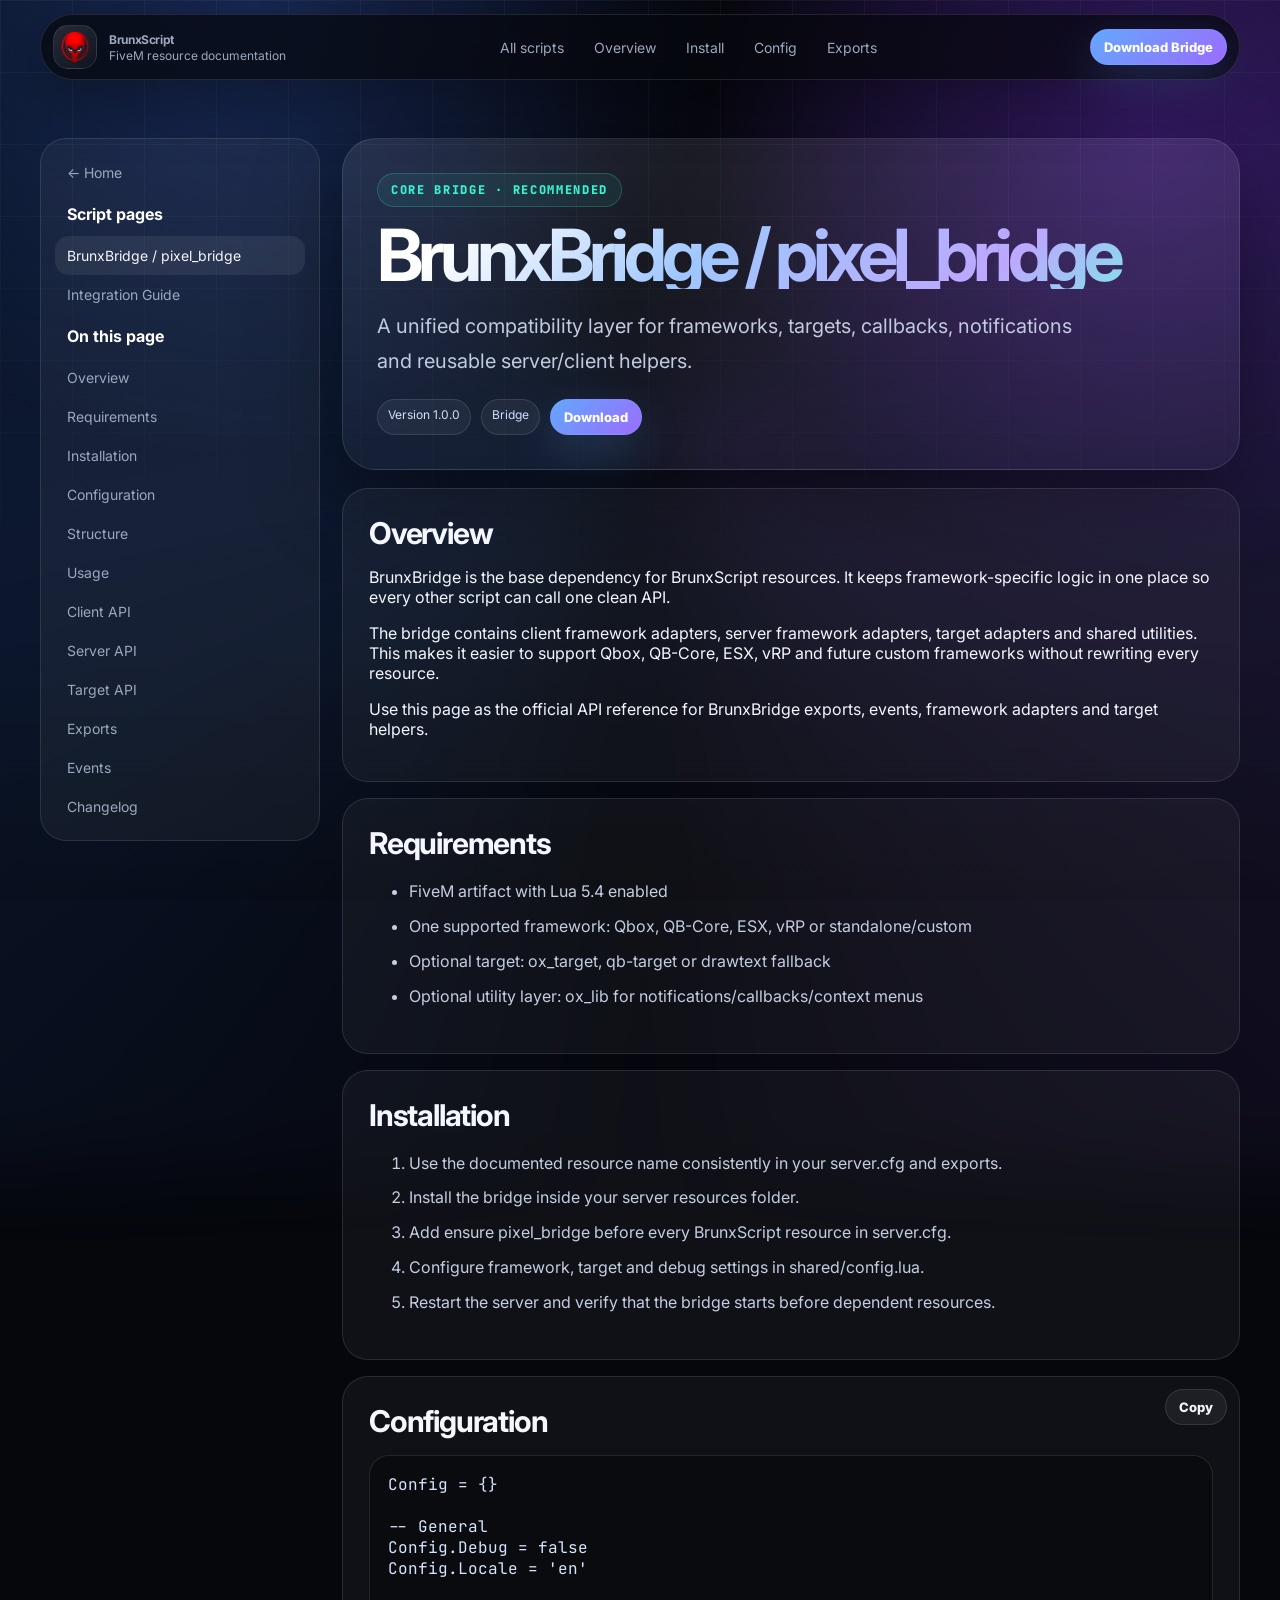
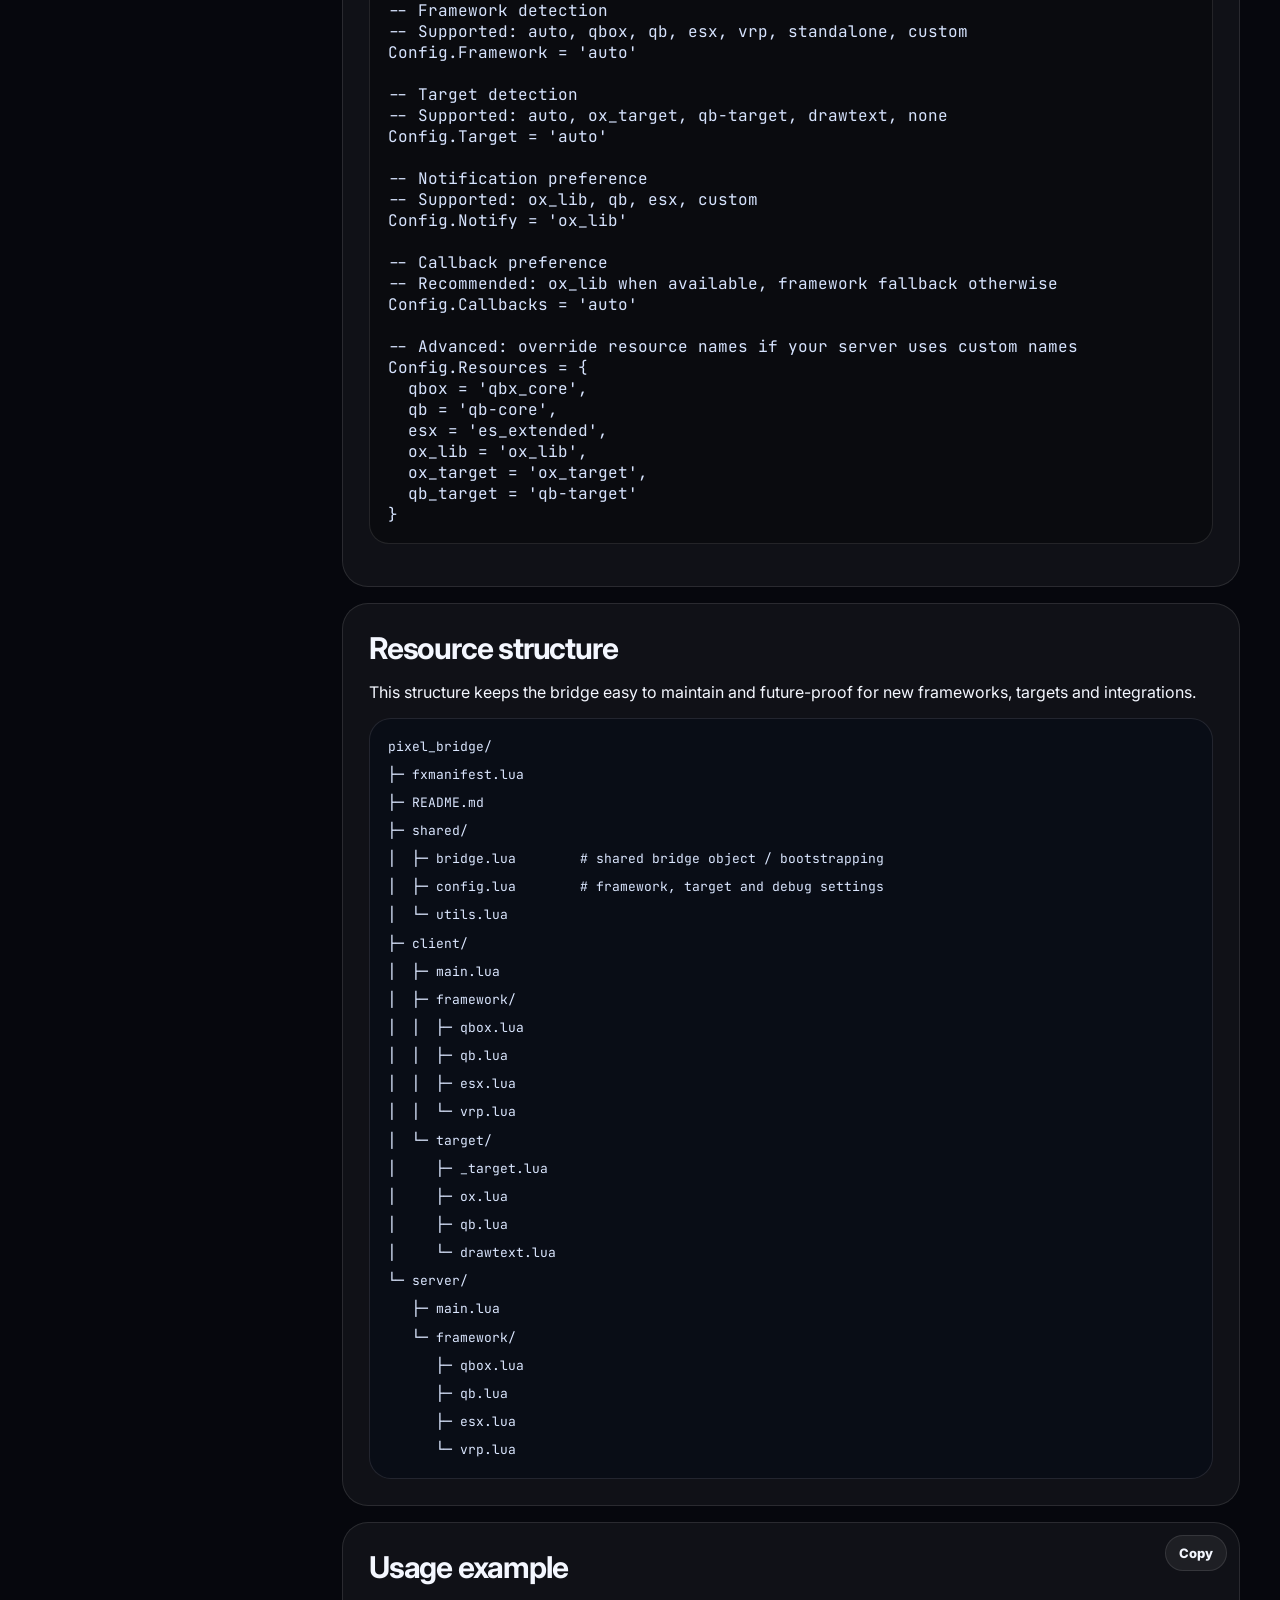
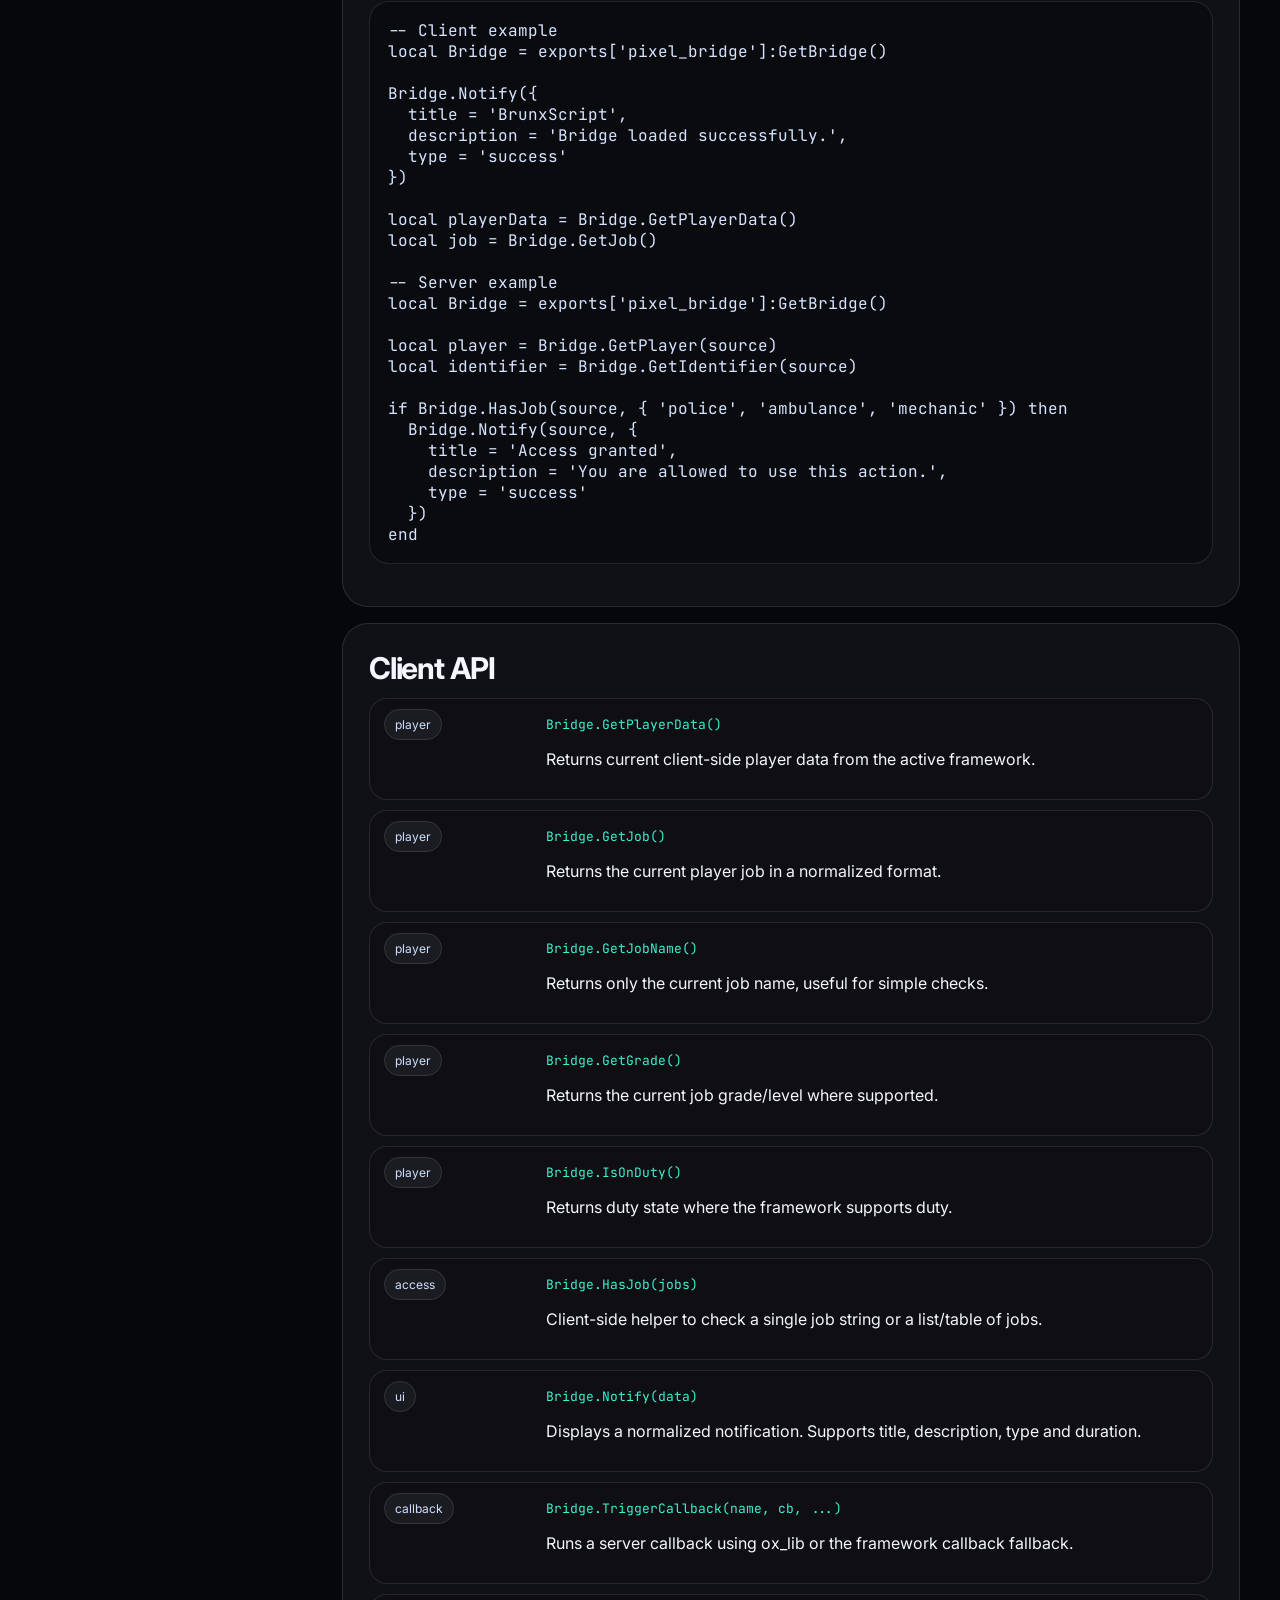
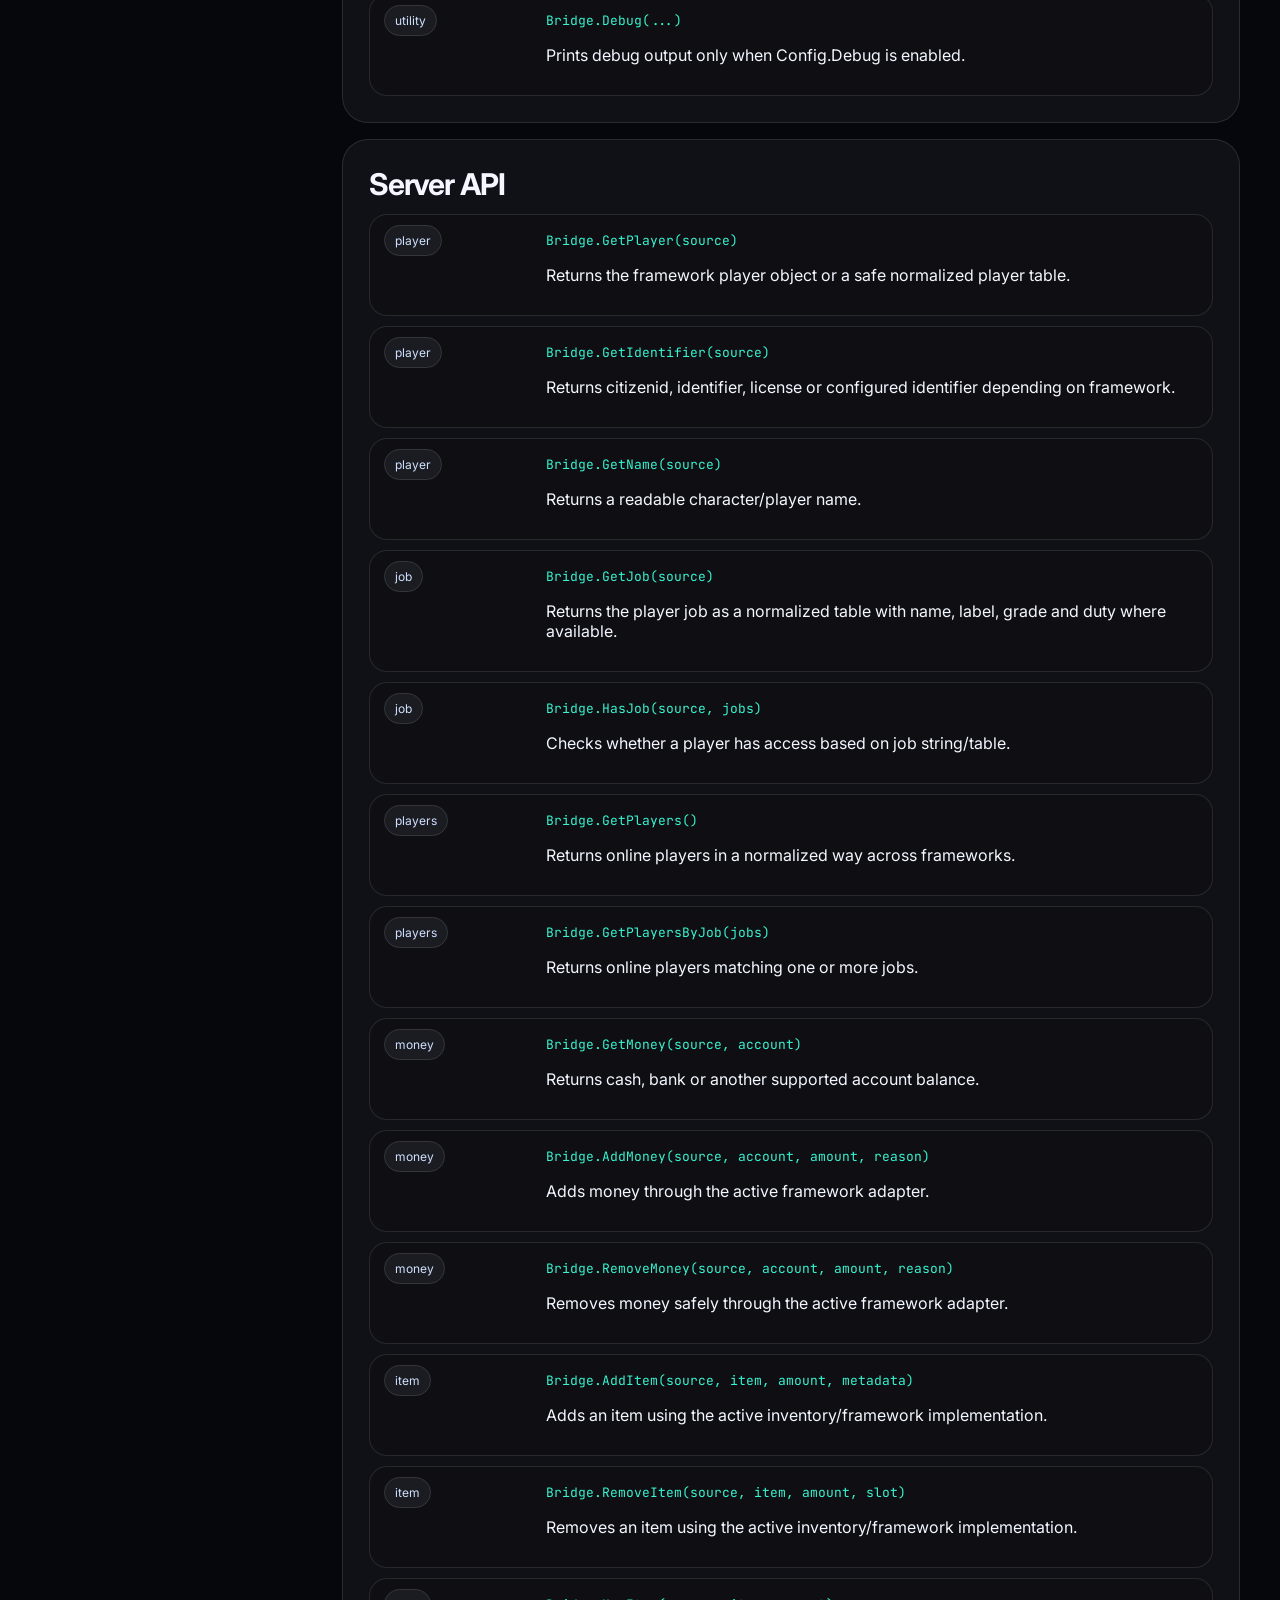
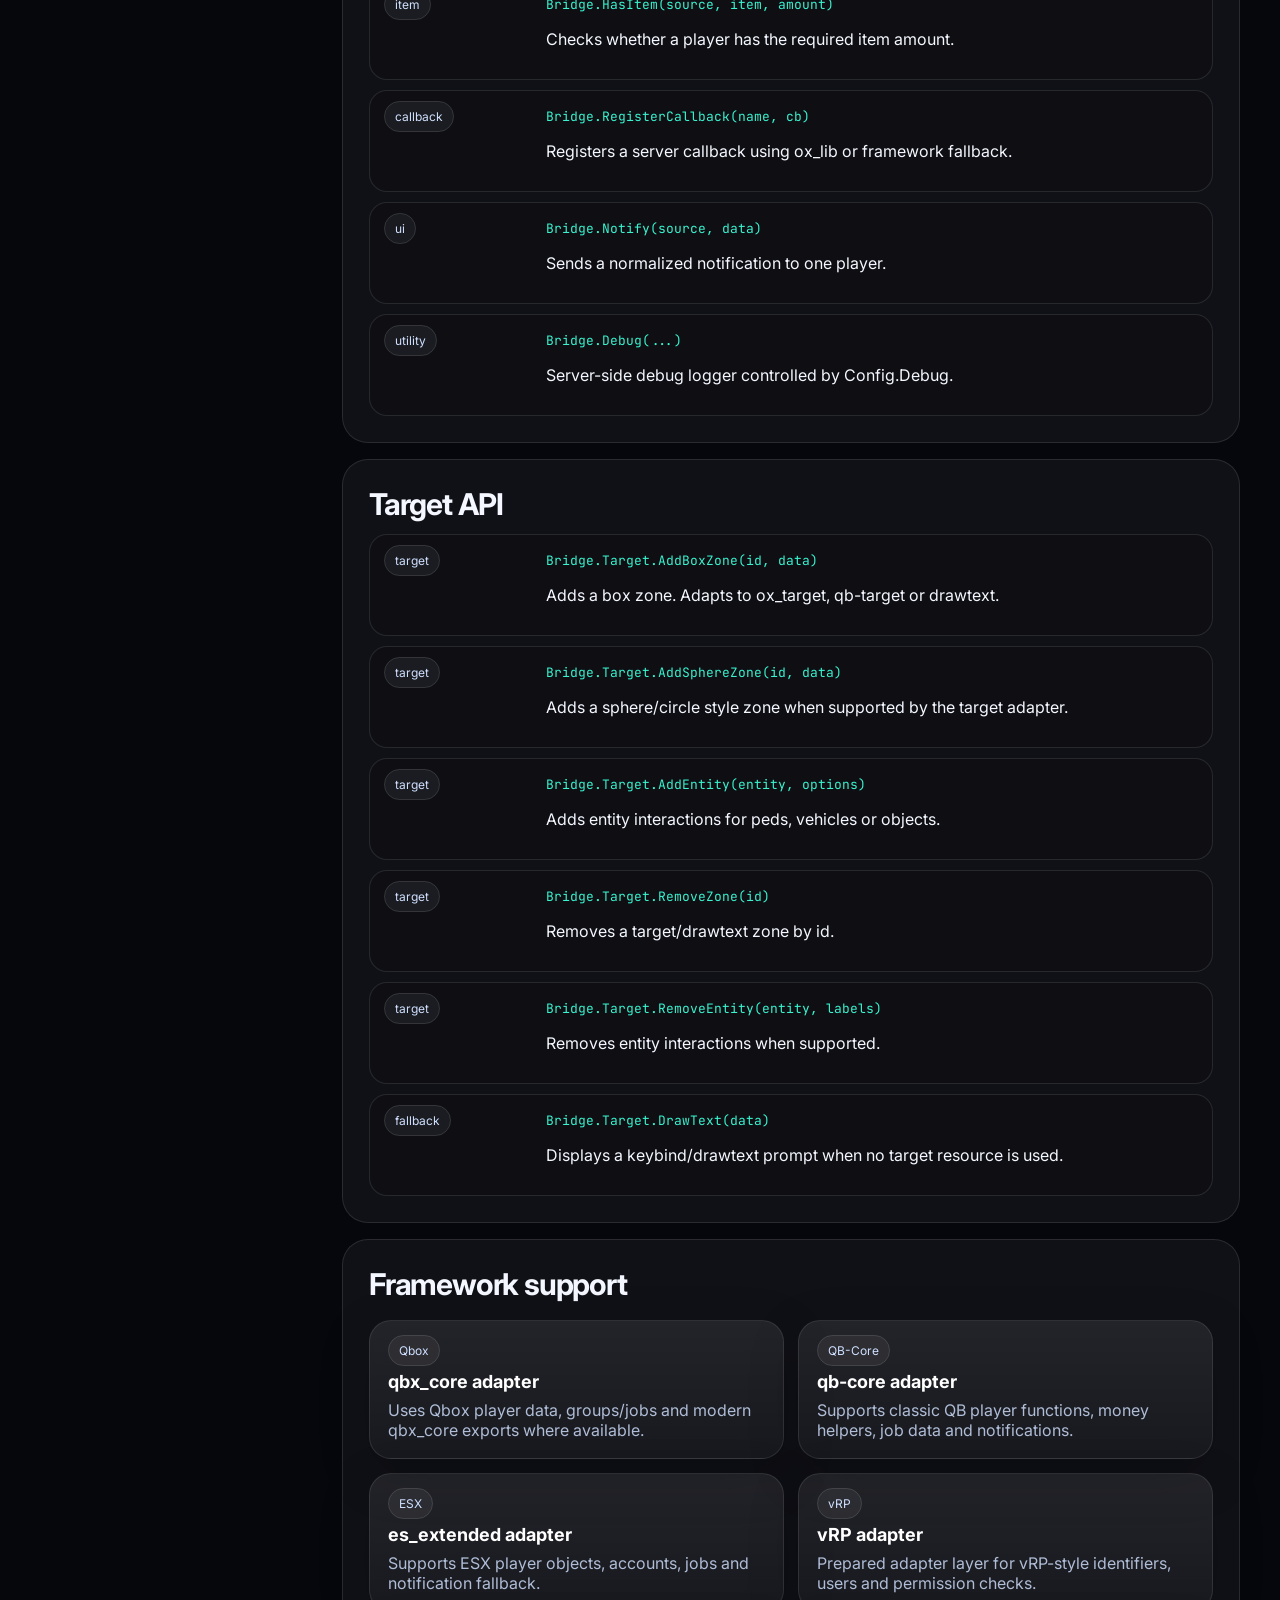
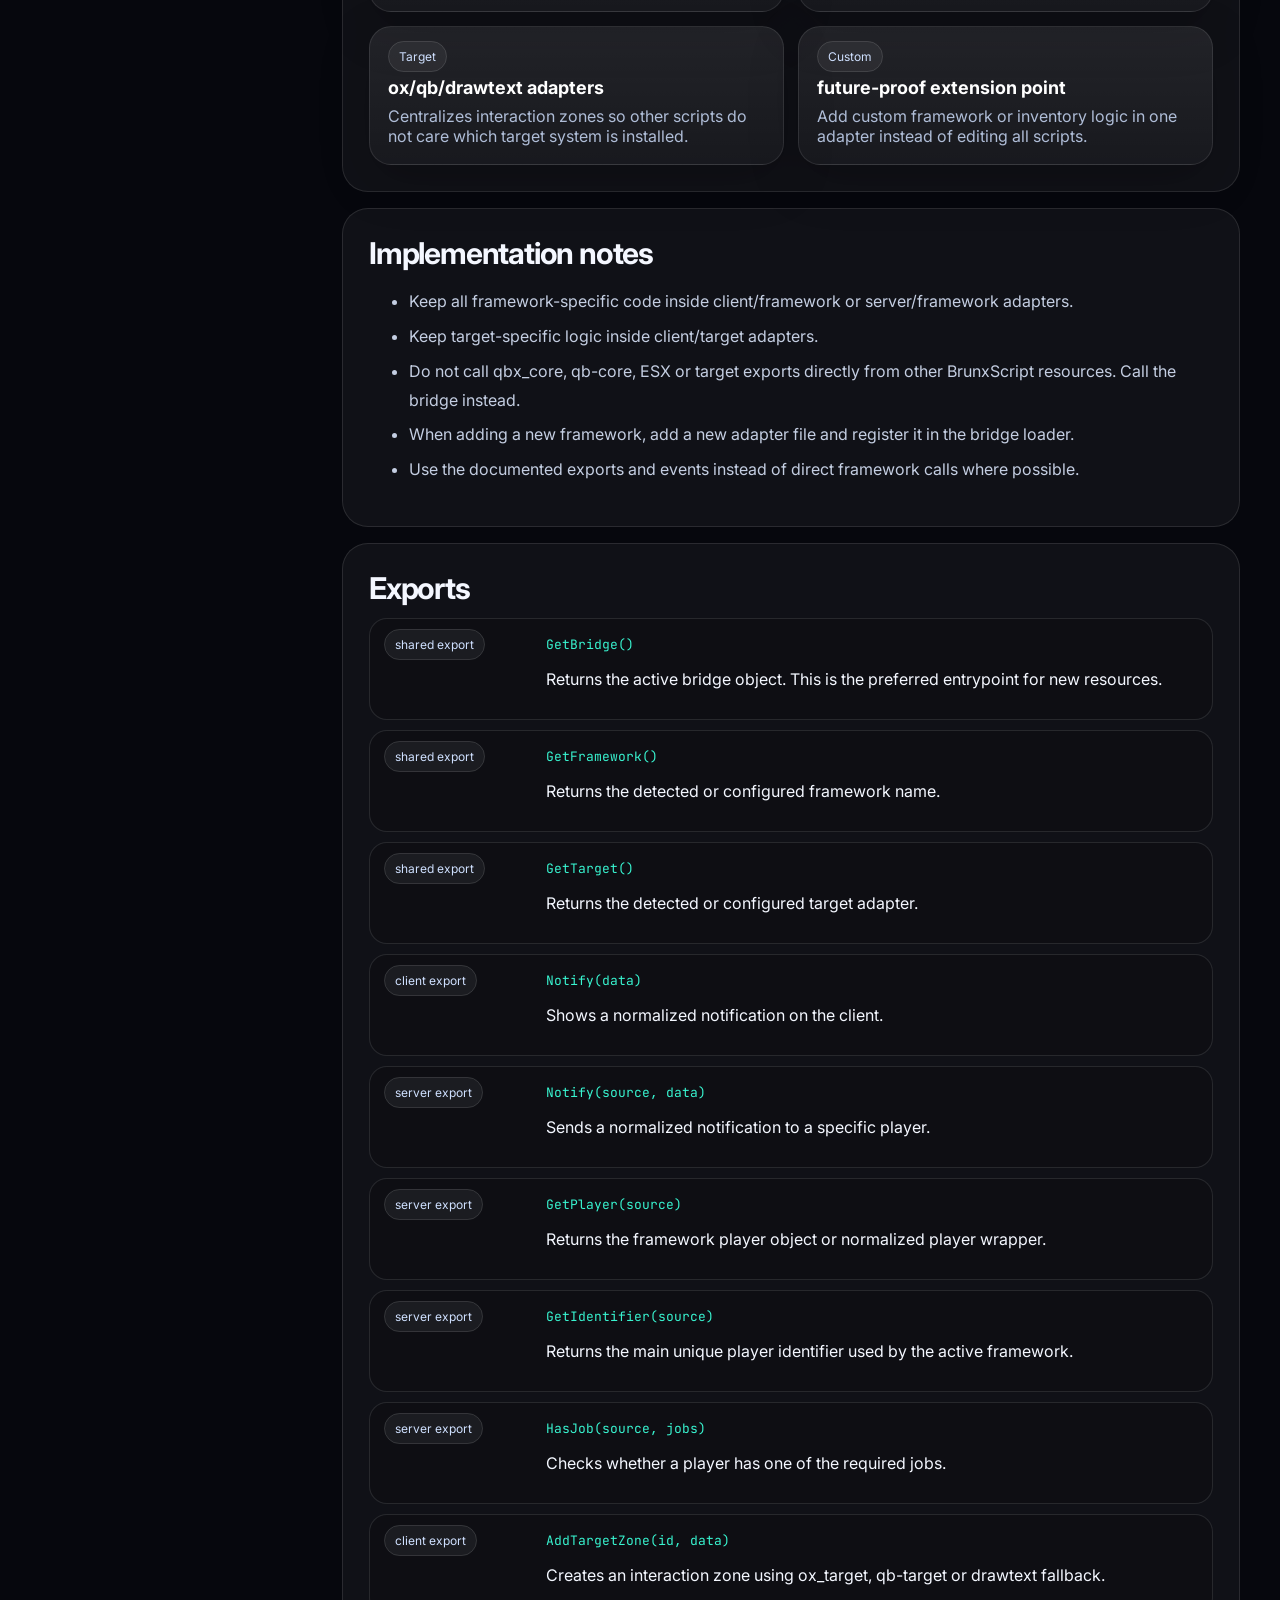
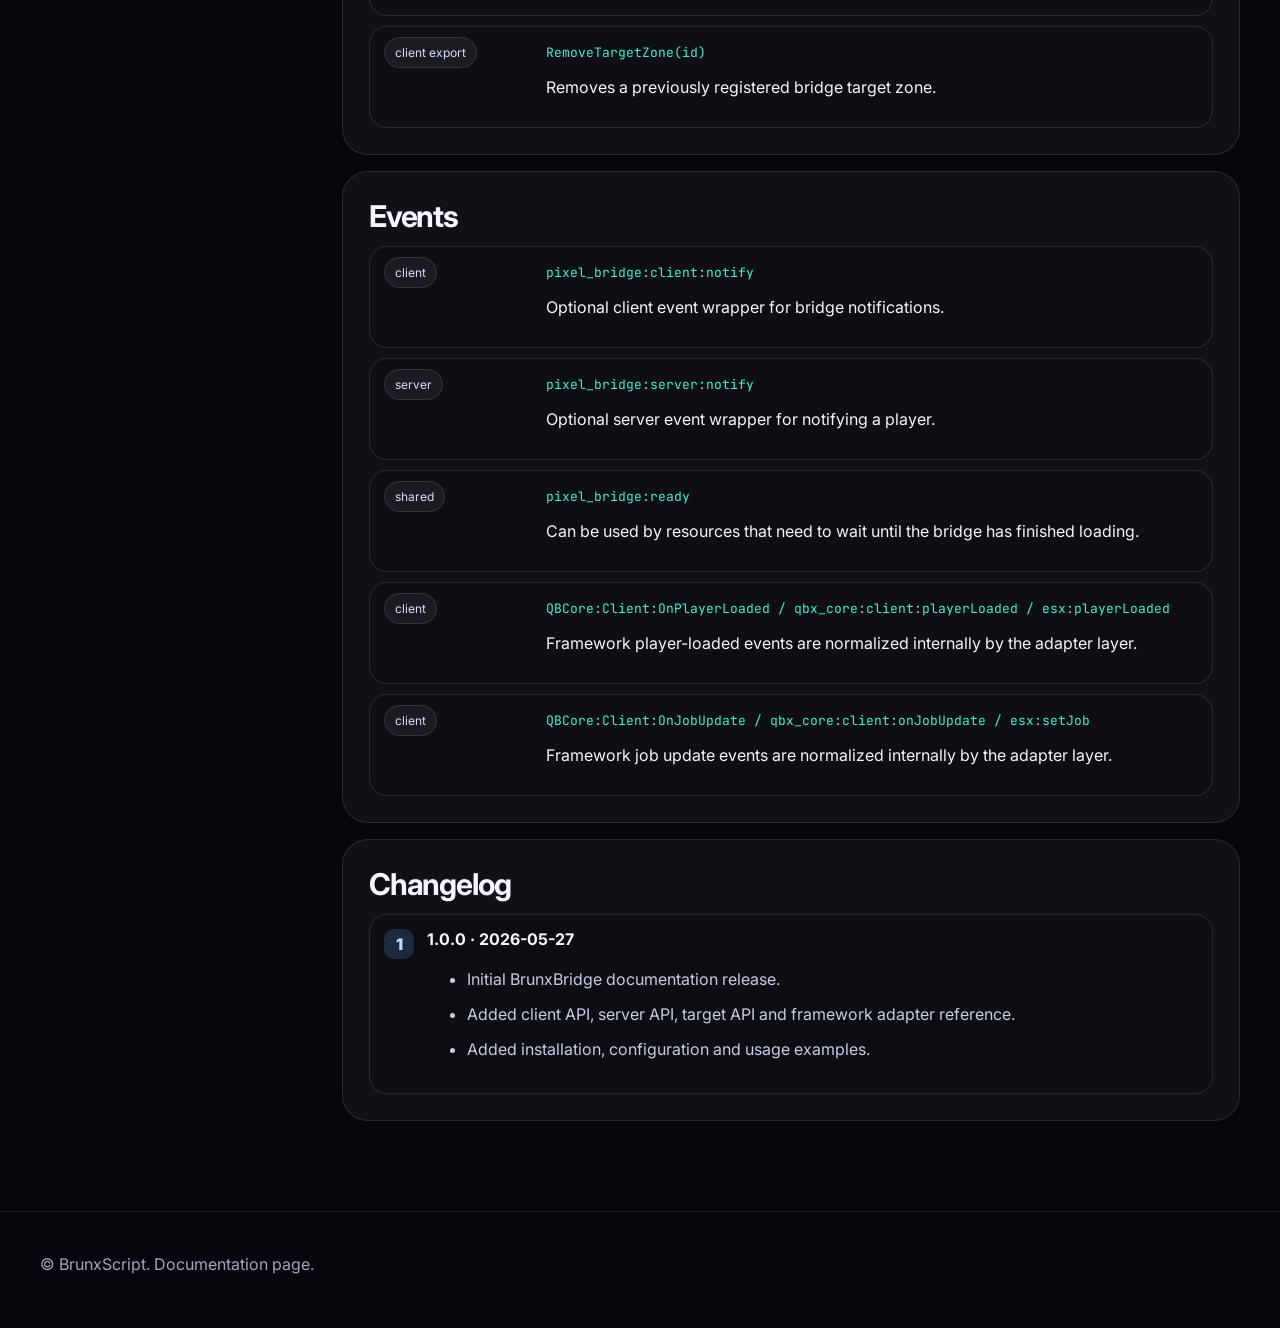
==== commit 8c926e09: "cas" ====
--- a/docs/brunxbridge.html
+++ b/docs/brunxbridge.html
@@ -1,187 +1,55 @@
 <!doctype html>
 <html lang="en">
 <head>
-  <meta charset="utf-8">
-  <meta name="viewport" content="width=device-width, initial-scale=1">
-  <title>BrunxBridge API Documentation</title>
-  <style>
-    :root{--bg:#070a12;--panel:rgba(255,255,255,.055);--panel2:rgba(255,255,255,.08);--text:#edf3ff;--muted:#9aa8c7;--line:rgba(255,255,255,.12);--accent:#6ee7ff;--accent2:#9b8cff;--ok:#4ade80;--warn:#facc15;--bad:#fb7185;--code:#0b1020}*{box-sizing:border-box}html{scroll-behavior:smooth}body{margin:0;font-family:Inter,ui-sans-serif,system-ui,-apple-system,Segoe UI,Roboto,Arial;background:radial-gradient(circle at 20% 0%,rgba(110,231,255,.18),transparent 35%),radial-gradient(circle at 90% 10%,rgba(155,140,255,.16),transparent 30%),var(--bg);color:var(--text);line-height:1.65}.noise{position:fixed;inset:0;pointer-events:none;background-image:linear-gradient(rgba(255,255,255,.035) 1px,transparent 1px),linear-gradient(90deg,rgba(255,255,255,.035) 1px,transparent 1px);background-size:54px 54px;mask-image:linear-gradient(to bottom,#000,transparent 92%)}header{position:sticky;top:0;z-index:20;border-bottom:1px solid var(--line);background:rgba(7,10,18,.78);backdrop-filter:blur(18px)}.nav{max-width:1220px;margin:auto;display:flex;align-items:center;justify-content:space-between;padding:16px 22px}.brand{display:flex;align-items:center;gap:12px;font-weight:900;letter-spacing:.2px}.brand-mark{width:38px;height:38px;border-radius:14px;background:linear-gradient(135deg,var(--accent),var(--accent2));box-shadow:0 0 35px rgba(110,231,255,.25)}.nav a{color:var(--muted);text-decoration:none;margin-left:18px;font-weight:700;font-size:14px}.nav a:hover{color:var(--text)}.wrap{max-width:1220px;margin:auto;padding:44px 22px 90px}.hero{display:grid;grid-template-columns:1.15fr .85fr;gap:26px;align-items:stretch}.card{border:1px solid var(--line);background:linear-gradient(180deg,var(--panel2),var(--panel));border-radius:28px;box-shadow:0 24px 80px rgba(0,0,0,.25);overflow:hidden}.hero-main{padding:44px;position:relative}.eyebrow{display:inline-flex;gap:8px;align-items:center;border:1px solid rgba(110,231,255,.3);background:rgba(110,231,255,.08);color:#bff6ff;border-radius:999px;padding:8px 12px;font-size:13px;font-weight:800}.pulse{width:8px;height:8px;border-radius:50%;background:var(--ok);box-shadow:0 0 16px var(--ok)}h1{font-size:clamp(42px,6vw,76px);line-height:.95;margin:22px 0 18px;letter-spacing:-3px}h2{font-size:32px;margin:0 0 14px;letter-spacing:-1px}h3{font-size:20px;margin:0 0 8px}.lead{font-size:18px;color:var(--muted);max-width:740px}.hero-actions{display:flex;flex-wrap:wrap;gap:12px;margin-top:28px}.btn{display:inline-flex;align-items:center;justify-content:center;gap:10px;border:1px solid var(--line);border-radius:16px;padding:13px 16px;color:var(--text);text-decoration:none;font-weight:900;background:rgba(255,255,255,.06);transition:.2s}.btn:hover{transform:translateY(-2px);background:rgba(255,255,255,.1)}.btn.primary{border-color:rgba(110,231,255,.4);background:linear-gradient(135deg,rgba(110,231,255,.22),rgba(155,140,255,.22))}.stats{display:grid;grid-template-columns:repeat(2,1fr);gap:14px;padding:20px}.stat{padding:22px;border:1px solid var(--line);border-radius:22px;background:rgba(255,255,255,.045)}.stat strong{display:block;font-size:30px}.stat span{color:var(--muted);font-weight:700}.layout{display:grid;grid-template-columns:270px 1fr;gap:26px;margin-top:30px}.side{position:sticky;top:86px;align-self:start;padding:18px}.side a{display:block;padding:10px 12px;color:var(--muted);text-decoration:none;border-radius:12px;font-weight:800;font-size:14px}.side a:hover{background:rgba(255,255,255,.07);color:var(--text)}section{padding:30px;margin-bottom:18px}.grid{display:grid;grid-template-columns:repeat(3,1fr);gap:14px}.feature{padding:20px;border:1px solid var(--line);border-radius:20px;background:rgba(255,255,255,.045)}.feature p{margin:0;color:var(--muted)}.table{width:100%;border-collapse:separate;border-spacing:0 10px}.table th{text-align:left;color:#c6d2ed;font-size:13px;text-transform:uppercase;letter-spacing:.08em}.table td,.table th{padding:12px 14px}.table tr td{background:rgba(255,255,255,.045);border-top:1px solid var(--line);border-bottom:1px solid var(--line)}.table tr td:first-child{border-left:1px solid var(--line);border-radius:14px 0 0 14px;font-weight:900;color:#c8f7ff}.table tr td:last-child{border-right:1px solid var(--line);border-radius:0 14px 14px 0;color:var(--muted)}code,kbd{background:rgba(110,231,255,.09);border:1px solid rgba(110,231,255,.18);color:#c8f7ff;padding:2px 7px;border-radius:8px;font-family:ui-monospace,SFMono-Regular,Consolas,monospace}pre{position:relative;background:linear-gradient(180deg,#0b1020,#080c18);border:1px solid var(--line);border-radius:20px;padding:20px;overflow:auto;color:#dbeafe}pre code{background:transparent;border:0;padding:0;color:inherit}.copy{position:absolute;top:10px;right:10px;border:1px solid var(--line);background:rgba(255,255,255,.08);color:var(--text);border-radius:10px;padding:7px 10px;cursor:pointer;font-weight:800}.tag{display:inline-flex;margin:4px 6px 4px 0;padding:6px 9px;border-radius:999px;background:rgba(155,140,255,.13);border:1px solid rgba(155,140,255,.22);color:#ddd8ff;font-weight:800;font-size:13px}.callout{border:1px solid rgba(110,231,255,.28);background:rgba(110,231,255,.075);padding:18px;border-radius:20px;color:#c8f7ff}.fade{animation:fade .7s ease both}.rise{animation:rise .7s ease both}@keyframes fade{from{opacity:0}to{opacity:1}}@keyframes rise{from{opacity:0;transform:translateY(18px)}to{opacity:1;transform:none}}@media(max-width:920px){.hero,.layout{grid-template-columns:1fr}.side{position:relative;top:0}.grid{grid-template-columns:1fr}.nav nav{display:none}.hero-main{padding:28px}h1{letter-spacing:-2px}.stats{grid-template-columns:1fr}}
-  </style>
+  <meta charset="UTF-8" />
+  <meta name="viewport" content="width=device-width, initial-scale=1.0" />
+  <meta name="description" content="BrunxBridge documentation for BrunxScript." />
+  <title>BrunxBridge | BrunxScript Docs</title>
+  <link rel="preconnect" href="https://fonts.googleapis.com">
+  <link rel="preconnect" href="https://fonts.gstatic.com" crossorigin>
+  <link href="https://fonts.googleapis.com/css2?family=Inter:wght@400;500;700;800;900&family=JetBrains+Mono:wght@500;700&display=swap" rel="stylesheet">
+  <link rel="stylesheet" href="../assets/css/style.css" />
 </head>
-<body>
-<div class="noise"></div>
-<header>
-  <div class="nav">
-    <div class="brand"><div class="brand-mark"></div><span>BrunxBridge Docs</span></div>
-    <nav><a href="#overview">Overview</a><a href="#install">Install</a><a href="#exports">Exports</a><a href="#examples">Examples</a><a href="#support">Support</a></nav>
-  </div>
-</header>
-<main class="wrap fade">
-  <div class="hero">
-    <div class="card hero-main rise">
-      <div class="eyebrow"><span class="pulse"></span> Production Bridge API</div>
-      <h1>One bridge for every serious FiveM resource.</h1>
-      <p class="lead">BrunxBridge provides a stable integration layer for frameworks, inventories, targets, UI actions, callbacks, money handling, jobs and common server utilities.</p>
-      <div class="hero-actions"><a class="btn primary" href="#exports">View exports</a><a class="btn" href="#examples">Integration examples</a></div>
-    </div>
-    <div class="card stats rise">
-      <div class="stat"><strong>6</strong><span>Framework modes</span></div>
-      <div class="stat"><strong>10+</strong><span>Inventory adapters</span></div>
-      <div class="stat"><strong>3</strong><span>Target modes</span></div>
-      <div class="stat"><strong>ox_lib</strong><span>UI layer</span></div>
-    </div>
-  </div>
-
-  <div class="layout">
-    <aside class="card side">
+<body data-page="brunxbridge" data-base="../">
+  <div class="bg"></div>
+  <header class="header">
+    <a class="brand" href="../index.html">
+      <img class="brand-logo js-logo" alt="BrunxScript logo">
+      <span><strong class="js-brand-name">BrunxScript</strong><span class="js-brand-tagline">Documentation</span></span>
+    </a>
+    <nav class="nav">
+      <a href="../index.html#scripts">All scripts</a>
       <a href="#overview">Overview</a>
-      <a href="#features">Features</a>
-      <a href="#install">Installation</a>
+      <a href="#installation">Install</a>
+      <a href="#configuration">Config</a>
+      <a href="#exports">Exports</a>
+    </nav>
+    <a class="btn small js-bridge-download" href="../https://github.com/brunxscripts/brunx_bridge/archive/refs/heads/main.zip">Download Bridge</a>
+    <button class="hamb" type="button">Menu</button>
+  </header>
+  <main class="container docs-layout">
+    <aside class="sidebar">
+      <a href="../index.html">← Home</a>
+      <strong style="display:block;padding:12px;color:#fff">Script pages</strong>
+      <div class="js-script-nav"></div>
+      <strong style="display:block;padding:12px;color:#fff">On this page</strong>
+      <a href="#overview">Overview</a>
+      <a href="#requirements">Requirements</a>
+      <a href="#installation">Installation</a>
       <a href="#configuration">Configuration</a>
-      <a href="#client-exports">Client exports</a>
-      <a href="#server-exports">Server exports</a>
-      <a href="#examples">Examples</a>
-      <a href="#support">Supported resources</a>
+      <a href="#structure">Structure</a>
+      <a href="#usage">Usage</a>
+      <a href="#client-api">Client API</a>
+      <a href="#server-api">Server API</a>
+      <a href="#target-api">Target API</a>
+      <a href="#exports">Exports</a>
+      <a href="#events">Events</a>
+      <a href="#changelog">Changelog</a>
     </aside>
-
-    <div>
-      <section id="overview" class="card">
-        <h2>Overview</h2>
-        <p class="lead">Use BrunxBridge when a script needs to run across different server stacks without rewriting framework, inventory, target and UI logic for every customer.</p>
-        <div class="callout">The bridge auto-detects compatible resources by default and can be locked to specific systems in the configuration.</div>
-      </section>
-
-      <section id="features" class="card">
-        <h2>Core features</h2>
-        <div class="grid">
-          <div class="feature"><h3>Framework adapter</h3><p>Unified player, identifier, job, name and money functions.</p></div>
-          <div class="feature"><h3>Inventory adapter</h3><p>Unified item checks, add/remove item, carry checks and stash registration.</p></div>
-          <div class="feature"><h3>Target adapter</h3><p>ox_target, qb-target and DrawText fallback through the same export.</p></div>
-          <div class="feature"><h3>UI adapter</h3><p>Notifications, context menus, input dialogs, progress circles and text UI through ox_lib.</p></div>
-          <div class="feature"><h3>Callbacks</h3><p>Client and server callbacks using ox_lib.</p></div>
-          <div class="feature"><h3>Society helper</h3><p>Common society money support for popular banking and management resources.</p></div>
-        </div>
-      </section>
-
-      <section id="install" class="card">
-        <h2>Installation</h2>
-        <pre><button class="copy">Copy</button><code>ensure ox_lib
-ensure oxmysql
-ensure brunx_bridge</code></pre>
-        <p>Ensure your selected framework, inventory and target resource before scripts that depend on BrunxBridge.</p>
-      </section>
-
-      <section id="configuration" class="card">
-        <h2>Configuration</h2>
-        <pre><button class="copy">Copy</button><code>Config.Framework = 'auto'
-Config.Inventory = 'auto'
-Config.Target = 'auto'</code></pre>
-        <p>Available fixed framework values: <span class="tag">qbox</span><span class="tag">qbcore</span><span class="tag">esx</span><span class="tag">ox</span><span class="tag">vrp</span><span class="tag">standalone</span></p>
-      </section>
-
-      <section id="exports" class="card">
-        <h2>Exports</h2>
-        <p class="lead">All exports are available through <code>exports.brunx_bridge</code>.</p>
-      </section>
-
-      <section id="client-exports" class="card">
-        <h2>Client exports</h2>
-        <table class="table"><thead><tr><th>Export</th><th>Description</th></tr></thead><tbody>
-          <tr><td>GetFramework()</td><td>Returns the detected client framework.</td></tr>
-          <tr><td>GetFrameworkObject()</td><td>Returns the native framework object when available.</td></tr>
-          <tr><td>GetPlayerData()</td><td>Returns cached player data.</td></tr>
-          <tr><td>GetJob()</td><td>Returns normalized job data.</td></tr>
-          <tr><td>HasJob(jobs)</td><td>Checks if the local player has one of the required jobs.</td></tr>
-          <tr><td>GetIdentifier()</td><td>Returns the local player identifier when available.</td></tr>
-          <tr><td>GetNameData()</td><td>Returns normalized name data.</td></tr>
-          <tr><td>Notify(data)</td><td>Shows an ox_lib notification.</td></tr>
-          <tr><td>Alert(data)</td><td>Shows an ox_lib alert dialog.</td></tr>
-          <tr><td>Context(data)</td><td>Registers and opens an ox_lib context menu.</td></tr>
-          <tr><td>RegisterMenu(data, cb)</td><td>Registers an ox_lib menu.</td></tr>
-          <tr><td>ShowMenu(id)</td><td>Opens a registered ox_lib menu.</td></tr>
-          <tr><td>Input(title, rows, options)</td><td>Shows an ox_lib input dialog.</td></tr>
-          <tr><td>Progress(data)</td><td>Runs an ox_lib progress circle.</td></tr>
-          <tr><td>ShowText(text, options)</td><td>Shows ox_lib text UI.</td></tr>
-          <tr><td>HideText()</td><td>Hides ox_lib text UI.</td></tr>
-          <tr><td>SkillCheck(difficulty, inputs)</td><td>Runs an ox_lib skill check.</td></tr>
-          <tr><td>AddBoxZone(id, coords, size, options)</td><td>Adds an interaction zone using the active target system.</td></tr>
-          <tr><td>RemoveZone(id)</td><td>Removes a target zone.</td></tr>
-          <tr><td>AddEntityTarget(entity, options)</td><td>Adds an entity target.</td></tr>
-          <tr><td>RemoveEntityTarget(entity)</td><td>Removes an entity target.</td></tr>
-          <tr><td>CallbackAwait(name, ...)</td><td>Calls a server callback.</td></tr>
-          <tr><td>RegisterCallback(name, cb)</td><td>Registers a client callback.</td></tr>
-        </tbody></table>
-      </section>
-
-      <section id="server-exports" class="card">
-        <h2>Server exports</h2>
-        <table class="table"><thead><tr><th>Export</th><th>Description</th></tr></thead><tbody>
-          <tr><td>GetFramework()</td><td>Returns the detected server framework.</td></tr>
-          <tr><td>GetPlayer(source)</td><td>Returns native player object when available.</td></tr>
-          <tr><td>GetIdentifier(source)</td><td>Returns a normalized player identifier.</td></tr>
-          <tr><td>GetJob(source)</td><td>Returns normalized job data.</td></tr>
-          <tr><td>HasJob(source, jobs)</td><td>Checks whether a player has a required job.</td></tr>
-          <tr><td>GetMoney(source, account)</td><td>Gets player money from cash, bank or another account.</td></tr>
-          <tr><td>AddMoney(source, account, amount, reason)</td><td>Adds player money.</td></tr>
-          <tr><td>RemoveMoney(source, account, amount, reason)</td><td>Removes player money.</td></tr>
-          <tr><td>GetInventory()</td><td>Returns the detected inventory adapter.</td></tr>
-          <tr><td>GetItem(source, item, metadata)</td><td>Returns item data.</td></tr>
-          <tr><td>GetItemCount(source, item, metadata)</td><td>Returns item amount.</td></tr>
-          <tr><td>HasItem(source, item, amount, metadata)</td><td>Checks if a player has enough of an item.</td></tr>
-          <tr><td>CanCarryItem(source, item, amount, metadata)</td><td>Checks whether a player can carry an item.</td></tr>
-          <tr><td>AddItem(source, item, amount, metadata, slot)</td><td>Adds an item to a player.</td></tr>
-          <tr><td>RemoveItem(source, item, amount, metadata, slot)</td><td>Removes an item from a player.</td></tr>
-          <tr><td>OpenInventory(source, invType, data)</td><td>Opens a supported inventory interface.</td></tr>
-          <tr><td>RegisterStash(id, label, slots, weight, owner, groups, coords)</td><td>Registers a stash where supported.</td></tr>
-          <tr><td>AddSocietyMoney(account, amount, reason)</td><td>Adds money to a society account.</td></tr>
-          <tr><td>RemoveSocietyMoney(account, amount, reason)</td><td>Removes money from a society account.</td></tr>
-          <tr><td>RegisterCallback(name, cb)</td><td>Registers a server callback.</td></tr>
-          <tr><td>CallbackAwait(name, source, ...)</td><td>Calls a client callback.</td></tr>
-        </tbody></table>
-      </section>
-
-      <section id="examples" class="card">
-        <h2>Examples</h2>
-        <h3>Client notification</h3>
-        <pre><button class="copy">Copy</button><code>exports.brunx_bridge:Notify({
-    title = 'Success',
-    description = 'Action completed.',
-    type = 'success'
-})</code></pre>
-        <h3>Server item check</h3>
-        <pre><button class="copy">Copy</button><code>local hasPhone = exports.brunx_bridge:HasItem(source, 'phone', 1)
-if not hasPhone then
-    TriggerClientEvent('brunx_bridge:client:notify', source, {
-        description = 'You need a phone.',
-        type = 'error'
-    })
-    return
-end</code></pre>
-        <h3>Target zone</h3>
-        <pre><button class="copy">Copy</button><code>exports.brunx_bridge:AddBoxZone('garage_counter', vec3(215.7, -810.1, 30.7), vec3(1.5, 1.5, 2.0), {
-    distance = 2.0,
-    options = {
-        {
-            label = 'Open menu',
-            icon = 'fa-solid fa-car',
-            groups = { mechanic = 0 },
-            onSelect = function()
-                exports.brunx_bridge:Notify('Garage opened')
-            end
-        }
-    }
-})</code></pre>
-      </section>
-
-      <section id="support" class="card">
-        <h2>Supported resources</h2>
-        <p><span class="tag">qbx_core</span><span class="tag">qb-core</span><span class="tag">es_extended</span><span class="tag">ox_core</span><span class="tag">vRP</span><span class="tag">ox_inventory</span><span class="tag">qb-inventory</span><span class="tag">lj-inventory</span><span class="tag">ps-inventory</span><span class="tag">qs-inventory</span><span class="tag">origen_inventory</span><span class="tag">codem-inventory</span><span class="tag">core_inventory</span><span class="tag">mf-inventory</span><span class="tag">ox_target</span><span class="tag">qb-target</span><span class="tag">ox_lib</span></p>
-      </section>
-    </div>
-  </div>
-</main>
-<script>
-  document.querySelectorAll('pre').forEach(pre=>{const b=pre.querySelector('.copy');if(!b)return;b.addEventListener('click',async()=>{await navigator.clipboard.writeText(pre.innerText.replace('Copy','').trim());b.textContent='Copied';setTimeout(()=>b.textContent='Copy',1200)})})
-</script>
+    <article class="doc" id="docRoot"></article>
+  </main>
+  <footer class="footer"><div class="container">© <span class="js-brand-name">BrunxScript</span>. Documentation page.</div></footer>
+  <script src="../assets/js/docs-data.js"></script>
+  <script src="../assets/js/main.js"></script>
 </body>
 </html>
--- a/assets/css/style.css
+++ b/assets/css/style.css
@@ -0,0 +1,23 @@
+:root{
+  --bg:#06070d;--bg2:#0b1020;--panel:rgba(14,20,36,.72);--panel2:rgba(18,27,49,.92);
+  --line:rgba(255,255,255,.105);--line2:rgba(130,170,255,.28);--text:#f4f7ff;--muted:#9ca8bd;--muted2:#687489;
+  --blue:#62a8ff;--violet:#9b6cff;--cyan:#39f4d0;--green:#8affc1;--shadow:0 28px 90px rgba(0,0,0,.46);
+  --radius:28px;--radius2:18px;--max:1200px;--mono:'JetBrains Mono',ui-monospace,SFMono-Regular,Menlo,monospace;
+}
+*{box-sizing:border-box}html{scroll-behavior:smooth}body{margin:0;color:var(--text);background:var(--bg);font-family:Inter,system-ui,-apple-system,Segoe UI,sans-serif;overflow-x:hidden}a{color:inherit;text-decoration:none}button,input{font:inherit}code,pre{font-family:var(--mono)}
+.bg{position:fixed;inset:0;z-index:-5;background:radial-gradient(circle at 20% 0,#17244a 0,transparent 34%),radial-gradient(circle at 90% 15%,#2e155a 0,transparent 32%),linear-gradient(180deg,#06070d,#080b14 70%,#05060a)}
+.bg:before{content:"";position:absolute;inset:0;background-image:linear-gradient(rgba(255,255,255,.045) 1px,transparent 1px),linear-gradient(90deg,rgba(255,255,255,.045) 1px,transparent 1px);background-size:72px 72px;mask-image:linear-gradient(to bottom,black,transparent 78%)}
+.bg:after{content:"";position:absolute;inset:-30%;background:conic-gradient(from 180deg,transparent,#2f7dff22,transparent,#8b5cf622,transparent);animation:spin 18s linear infinite;filter:blur(40px)}
+.container{width:min(var(--max),calc(100% - 42px));margin:auto}.header{position:sticky;top:14px;z-index:50;width:min(var(--max),calc(100% - 42px));margin:14px auto 0;padding:10px 12px;border:1px solid var(--line);border-radius:999px;background:rgba(6,7,13,.72);backdrop-filter:blur(22px);box-shadow:0 18px 60px rgba(0,0,0,.35);display:flex;align-items:center;justify-content:space-between}.brand{display:flex;align-items:center;gap:12px}.brand-logo{width:44px;height:44px;border-radius:15px;object-fit:contain;background:linear-gradient(145deg,rgba(255,255,255,.12),rgba(255,255,255,.03));padding:5px;border:1px solid var(--line)}.brand strong{display:block;letter-spacing:-.03em}.brand span{display:block;color:var(--muted);font-size:12px;margin-top:1px}.nav{display:flex;align-items:center;gap:4px}.nav a{font-size:14px;color:var(--muted);padding:10px 13px;border-radius:999px;transition:.2s}.nav a:hover,.nav a.active{color:var(--text);background:rgba(255,255,255,.07)}.hamb{display:none;border:0;background:rgba(255,255,255,.08);color:var(--text);border-radius:999px;padding:10px 13px}.btn{display:inline-flex;align-items:center;justify-content:center;gap:10px;border:1px solid var(--line2);border-radius:999px;padding:13px 18px;background:linear-gradient(135deg,var(--blue),var(--violet));box-shadow:0 16px 45px rgba(98,168,255,.2);color:white;font-weight:800;transition:.25s}.btn:hover{transform:translateY(-2px);box-shadow:0 22px 60px rgba(98,168,255,.32)}.btn.ghost{background:rgba(255,255,255,.06);box-shadow:none;color:var(--text);border-color:var(--line)}.btn.small{padding:9px 13px;font-size:13px}.hero{padding:98px 0 58px}.hero-grid{display:grid;grid-template-columns:1.08fr .92fr;gap:36px;align-items:center}.eyebrow{display:inline-flex;gap:10px;align-items:center;color:var(--cyan);font:800 12px/1 var(--mono);letter-spacing:.14em;text-transform:uppercase;border:1px solid rgba(57,244,208,.22);background:rgba(57,244,208,.07);padding:10px 13px;border-radius:999px}.hero h1{font-size:clamp(46px,7vw,86px);line-height:.94;margin:20px 0 18px;letter-spacing:-.075em}.grad{background:linear-gradient(135deg,#fff 10%,#9fc7ff 40%,#bda7ff 75%,#66ffe0);-webkit-background-clip:text;background-clip:text;color:transparent}.lead{color:#c1cbe0;font-size:clamp(17px,2vw,20px);line-height:1.75;max-width:720px}.actions{display:flex;gap:12px;flex-wrap:wrap;margin-top:28px}.stats{display:grid;grid-template-columns:repeat(3,1fr);gap:12px;margin-top:34px}.stat{border:1px solid var(--line);background:rgba(255,255,255,.045);border-radius:20px;padding:16px}.stat strong{font-size:22px;display:block}.stat span{color:var(--muted);font-size:13px}.showcase{position:relative;border:1px solid var(--line);border-radius:36px;background:linear-gradient(180deg,rgba(255,255,255,.095),rgba(255,255,255,.035));box-shadow:var(--shadow);padding:18px;overflow:hidden;animation:float 5s ease-in-out infinite alternate}.showcase:before{content:"";position:absolute;inset:-60px;background:radial-gradient(circle at 50% 0,rgba(57,244,208,.22),transparent 55%);pointer-events:none}.window{position:relative;border:1px solid var(--line);background:rgba(6,7,13,.66);border-radius:26px;overflow:hidden}.win-top{height:48px;border-bottom:1px solid var(--line);display:flex;align-items:center;gap:8px;padding:0 16px}.dot{width:10px;height:10px;border-radius:50%;background:#ff6b8a}.dot:nth-child(2){background:#ffd166}.dot:nth-child(3){background:#55efc4}.win-body{padding:18px}.terminal-line{display:flex;align-items:center;gap:12px;border:1px solid var(--line);background:rgba(255,255,255,.04);border-radius:16px;padding:13px 14px;margin:10px 0;color:#d9e4ff}.terminal-line span{color:var(--cyan);font-family:var(--mono)}.section{padding:72px 0}.section-head{display:flex;justify-content:space-between;align-items:end;gap:20px;margin-bottom:24px}.section h2{font-size:clamp(30px,4vw,52px);letter-spacing:-.055em;margin:0}.section p{color:var(--muted);line-height:1.7}.search{width:min(420px,100%);border:1px solid var(--line);background:rgba(255,255,255,.06);color:var(--text);border-radius:999px;padding:14px 17px;outline:none}.grid{display:grid;grid-template-columns:repeat(3,1fr);gap:16px}.card{position:relative;border:1px solid var(--line);background:linear-gradient(180deg,rgba(255,255,255,.078),rgba(255,255,255,.035));border-radius:var(--radius);padding:22px;min-height:230px;overflow:hidden;transition:.25s}.card:before{content:"";position:absolute;inset:auto 20px -80px; height:120px;background:radial-gradient(circle,rgba(98,168,255,.22),transparent 70%);transition:.25s}.card:hover{transform:translateY(-6px);border-color:var(--line2);box-shadow:0 22px 80px rgba(0,0,0,.28)}.card:hover:before{transform:scale(1.3)}.card-top{display:flex;justify-content:space-between;align-items:center;gap:10px}.badge,.status{font-size:12px;border:1px solid var(--line);border-radius:999px;padding:7px 10px;color:#cfe0ff;background:rgba(255,255,255,.055)}.status{color:var(--green)}.icon{width:52px;height:52px;display:grid;place-items:center;border-radius:18px;background:linear-gradient(135deg,rgba(98,168,255,.2),rgba(155,108,255,.18));border:1px solid var(--line2);font-weight:900;margin:22px 0 16px}.card h3{font-size:22px;margin:0 0 10px;letter-spacing:-.03em}.card p{margin:0 0 22px}.link{color:#dce8ff;font-weight:800}.bridge{display:grid;grid-template-columns:1fr 1fr;gap:18px;align-items:stretch}.panel{border:1px solid var(--line);border-radius:var(--radius);background:rgba(255,255,255,.055);padding:26px;box-shadow:0 20px 70px rgba(0,0,0,.22)}.steps{counter-reset:step;display:grid;gap:12px}.step{counter-increment:step;display:flex;gap:13px;align-items:flex-start;border:1px solid var(--line);border-radius:18px;padding:14px;background:rgba(0,0,0,.14)}.step:before{content:counter(step);min-width:30px;height:30px;border-radius:10px;background:rgba(98,168,255,.18);display:grid;place-items:center;font-weight:900;color:#bcd8ff}.footer{padding:42px 0 54px;border-top:1px solid var(--line);color:var(--muted)}
+.docs-layout{display:grid;grid-template-columns:280px minmax(0,1fr);gap:22px;padding:58px 0 90px}.sidebar{position:sticky;top:96px;align-self:start;border:1px solid var(--line);border-radius:26px;background:rgba(255,255,255,.045);padding:14px}.sidebar a{display:block;color:var(--muted);padding:11px 12px;border-radius:14px;font-size:14px}.sidebar a:hover,.sidebar a.active{background:rgba(255,255,255,.07);color:var(--text)}.doc{min-width:0}.doc-hero{border:1px solid var(--line);border-radius:34px;background:linear-gradient(180deg,rgba(255,255,255,.085),rgba(255,255,255,.035));padding:34px;box-shadow:var(--shadow);margin-bottom:18px}.doc-hero h1{font-size:clamp(42px,6vw,72px);line-height:.95;letter-spacing:-.07em;margin:14px 0}.meta{display:flex;gap:10px;flex-wrap:wrap}.doc-section{border:1px solid var(--line);border-radius:26px;background:rgba(255,255,255,.045);padding:26px;margin-top:16px}.doc-section h2{font-size:30px;letter-spacing:-.04em;margin:0 0 12px}.doc-section li{color:#c4cee2;line-height:1.8;margin:6px 0}.code{position:relative}.code pre{white-space:pre-wrap;overflow:auto;border:1px solid var(--line);border-radius:20px;background:rgba(0,0,0,.34);padding:18px;color:#d7e4ff}.copy{position:absolute;top:12px;right:12px}.table{display:grid;gap:10px}.row{display:grid;grid-template-columns:150px 1fr;gap:12px;border:1px solid var(--line);border-radius:18px;padding:14px;background:rgba(0,0,0,.12)}.row code{color:var(--cyan)}.empty{opacity:.55;filter:grayscale(1)}.reveal{opacity:0;transform:translateY(18px);transition:.65s ease}.reveal.visible{opacity:1;transform:none}
+@keyframes spin{to{transform:rotate(360deg)}}@keyframes float{to{transform:translateY(-10px)}}
+@media(max-width:900px){.hero-grid,.bridge,.docs-layout{grid-template-columns:1fr}.grid{grid-template-columns:1fr 1fr}.nav{position:fixed;left:21px;right:21px;top:78px;display:none;flex-direction:column;align-items:stretch;border:1px solid var(--line);border-radius:24px;background:rgba(6,7,13,.94);padding:10px}.nav.open{display:flex}.hamb{display:block}.header .btn.small{display:none}.section-head{align-items:start;flex-direction:column}.sidebar{position:relative;top:auto}}
+@media(max-width:620px){.grid,.stats{grid-template-columns:1fr}.hero{padding-top:62px}.container,.header{width:min(var(--max),calc(100% - 28px))}.doc-hero,.panel,.doc-section{padding:20px}.row{grid-template-columns:1fr}.brand span{display:none}}
+
+/* Future-proof docs additions */
+.file-tree{display:grid;gap:8px;margin-top:16px;padding:18px;border:1px solid rgba(255,255,255,.1);border-radius:22px;background:rgba(7,12,25,.55);font-family:'JetBrains Mono',monospace;font-size:13px;color:#dbe7ff;overflow:auto}
+.file-tree div{white-space:pre;line-height:1.55}
+.feature-grid{display:grid;grid-template-columns:repeat(2,minmax(0,1fr));gap:14px;margin-top:18px}
+.mini-card{padding:18px;border:1px solid rgba(255,255,255,.1);border-radius:22px;background:linear-gradient(180deg,rgba(255,255,255,.08),rgba(255,255,255,.035));box-shadow:0 16px 50px rgba(0,0,0,.22)}
+.mini-card h3{margin:12px 0 8px;color:#fff;font-size:18px}.mini-card p{margin:0;color:#afbdd7}.table .row code{font-size:13px}
+@media(max-width:760px){.feature-grid{grid-template-columns:1fr}.file-tree{font-size:12px}}
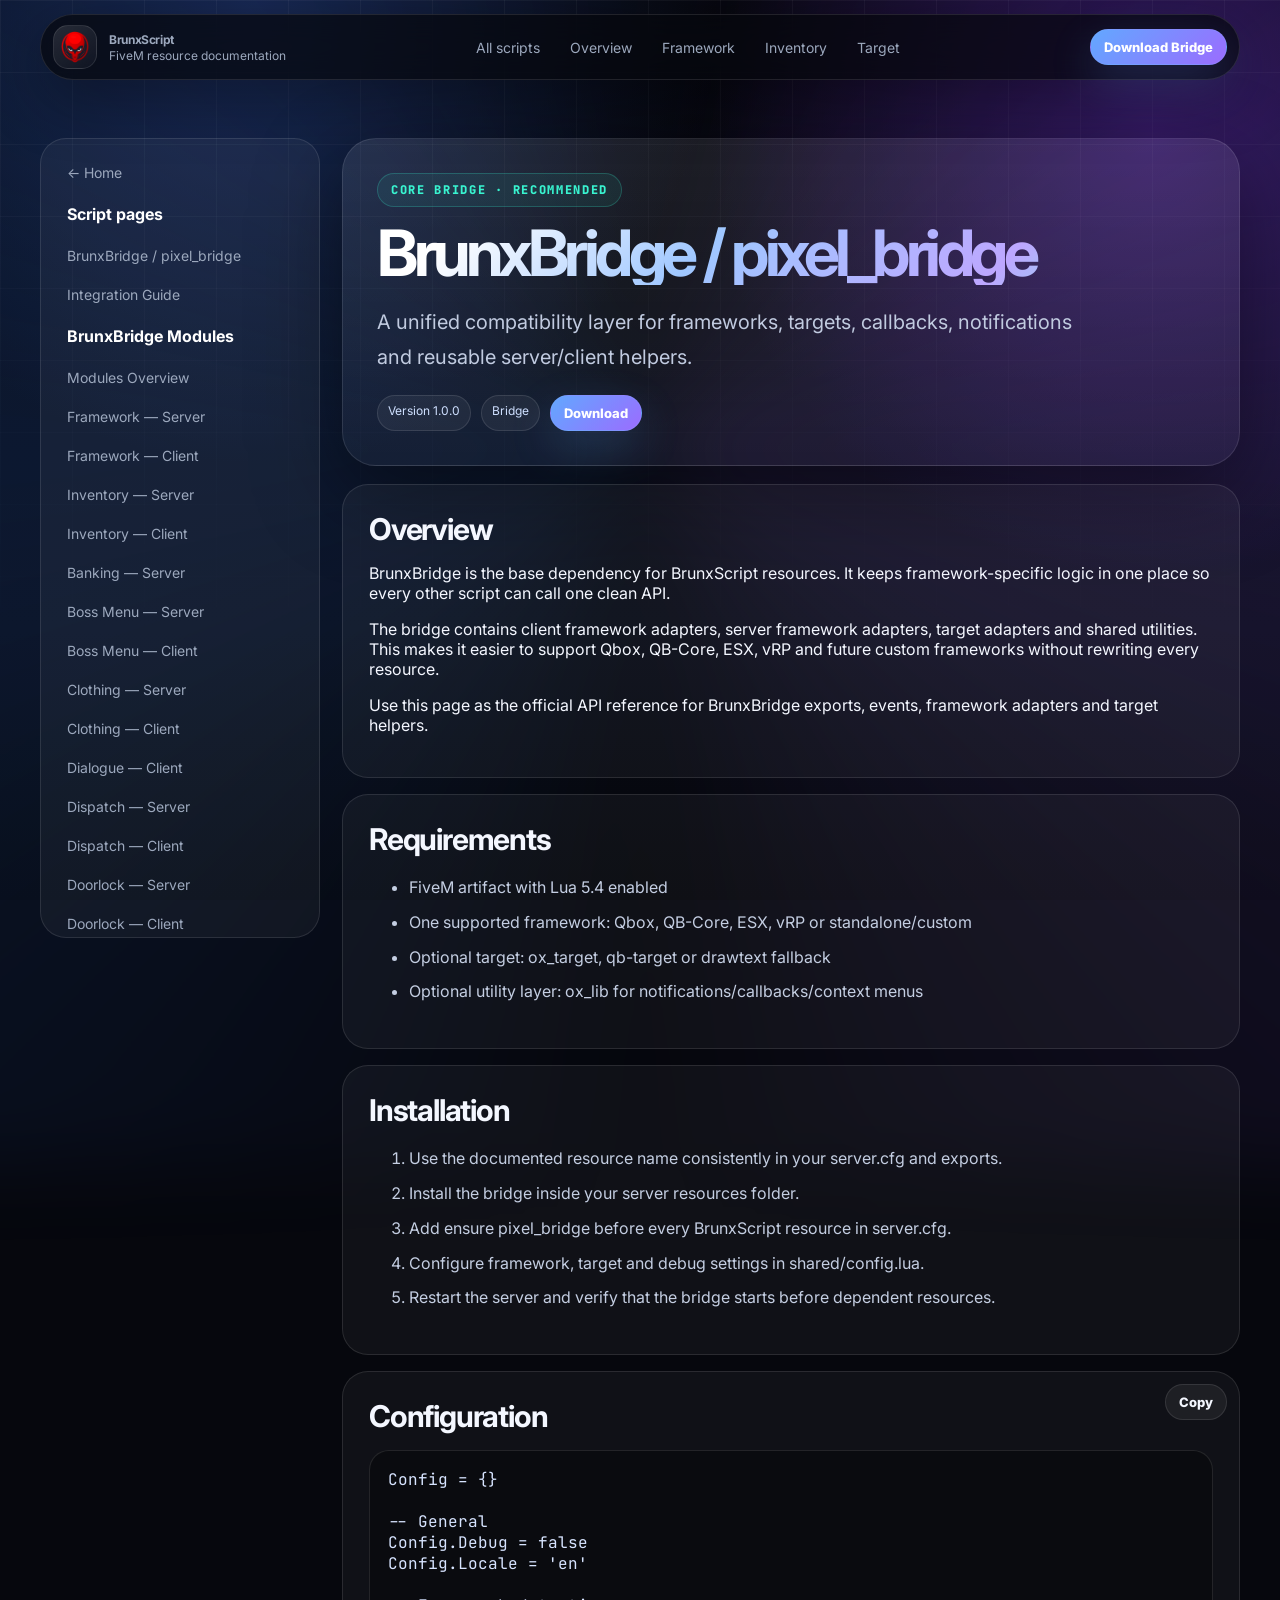
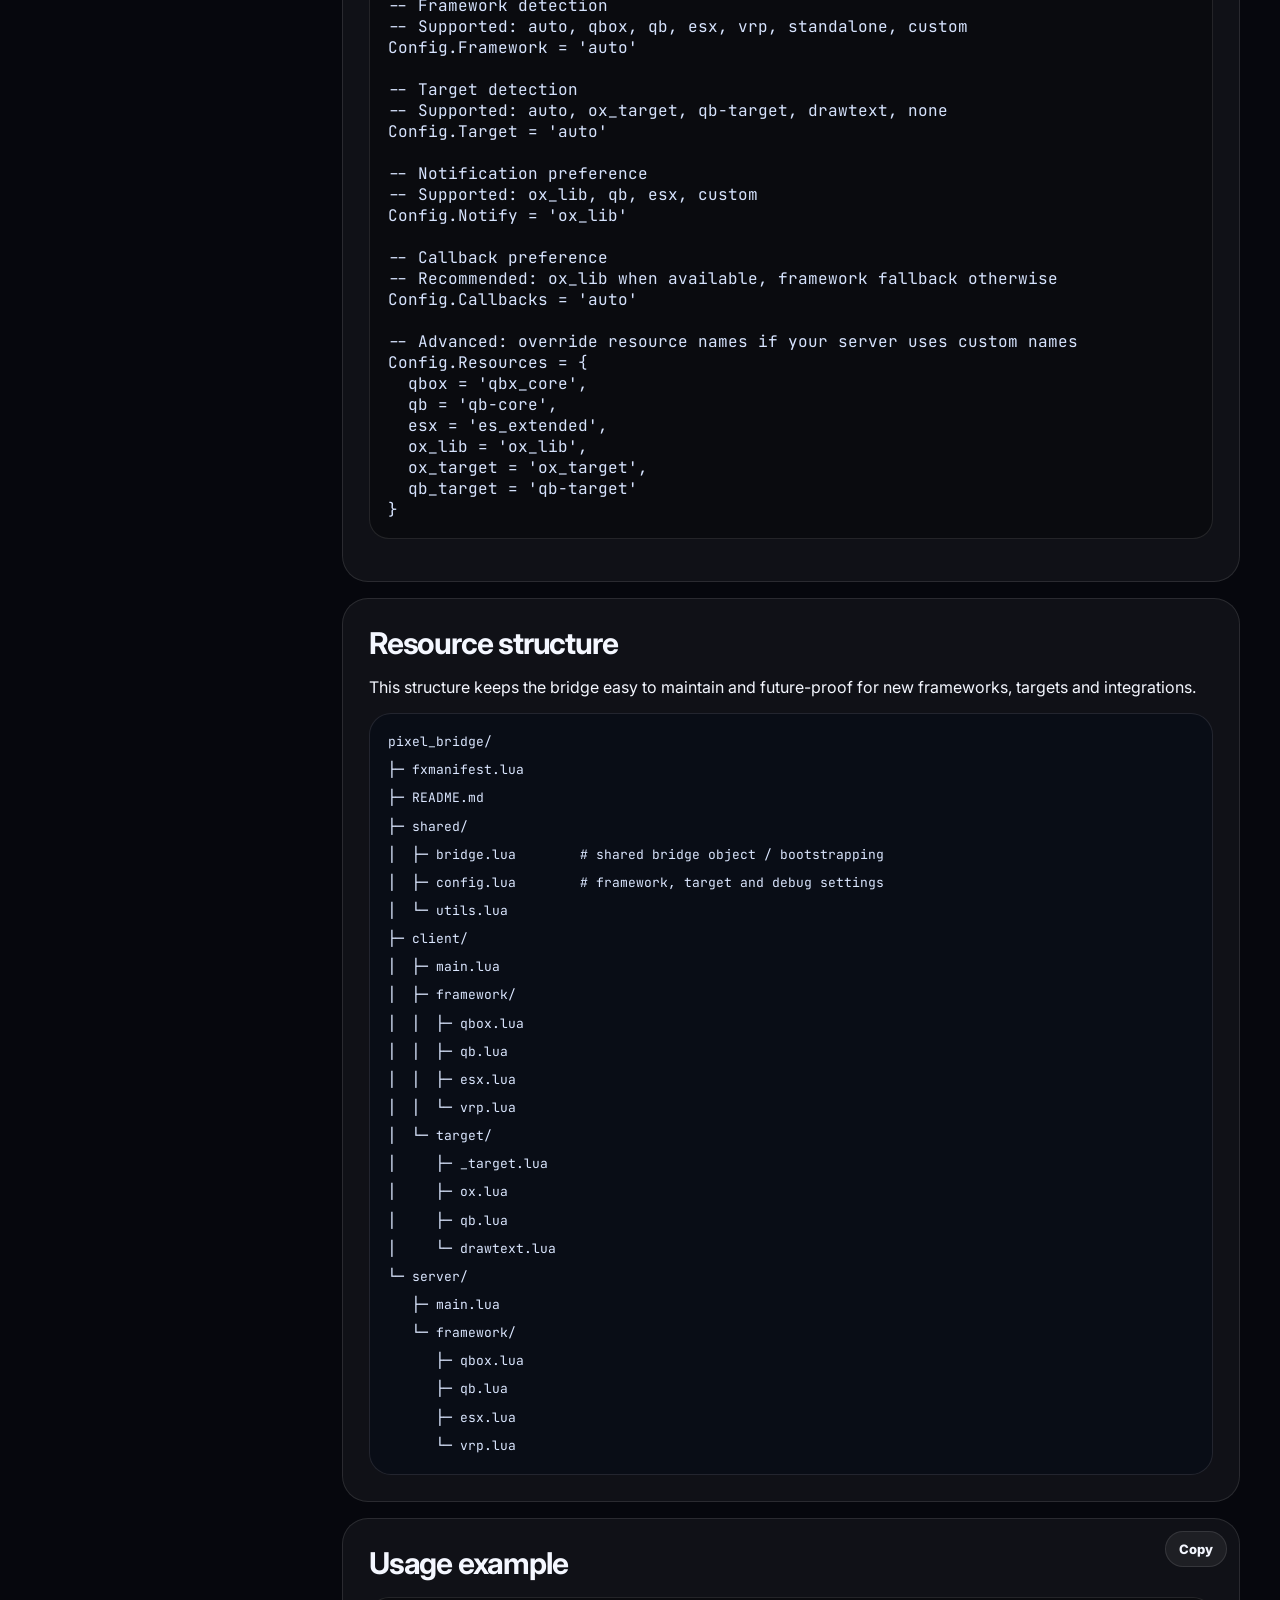
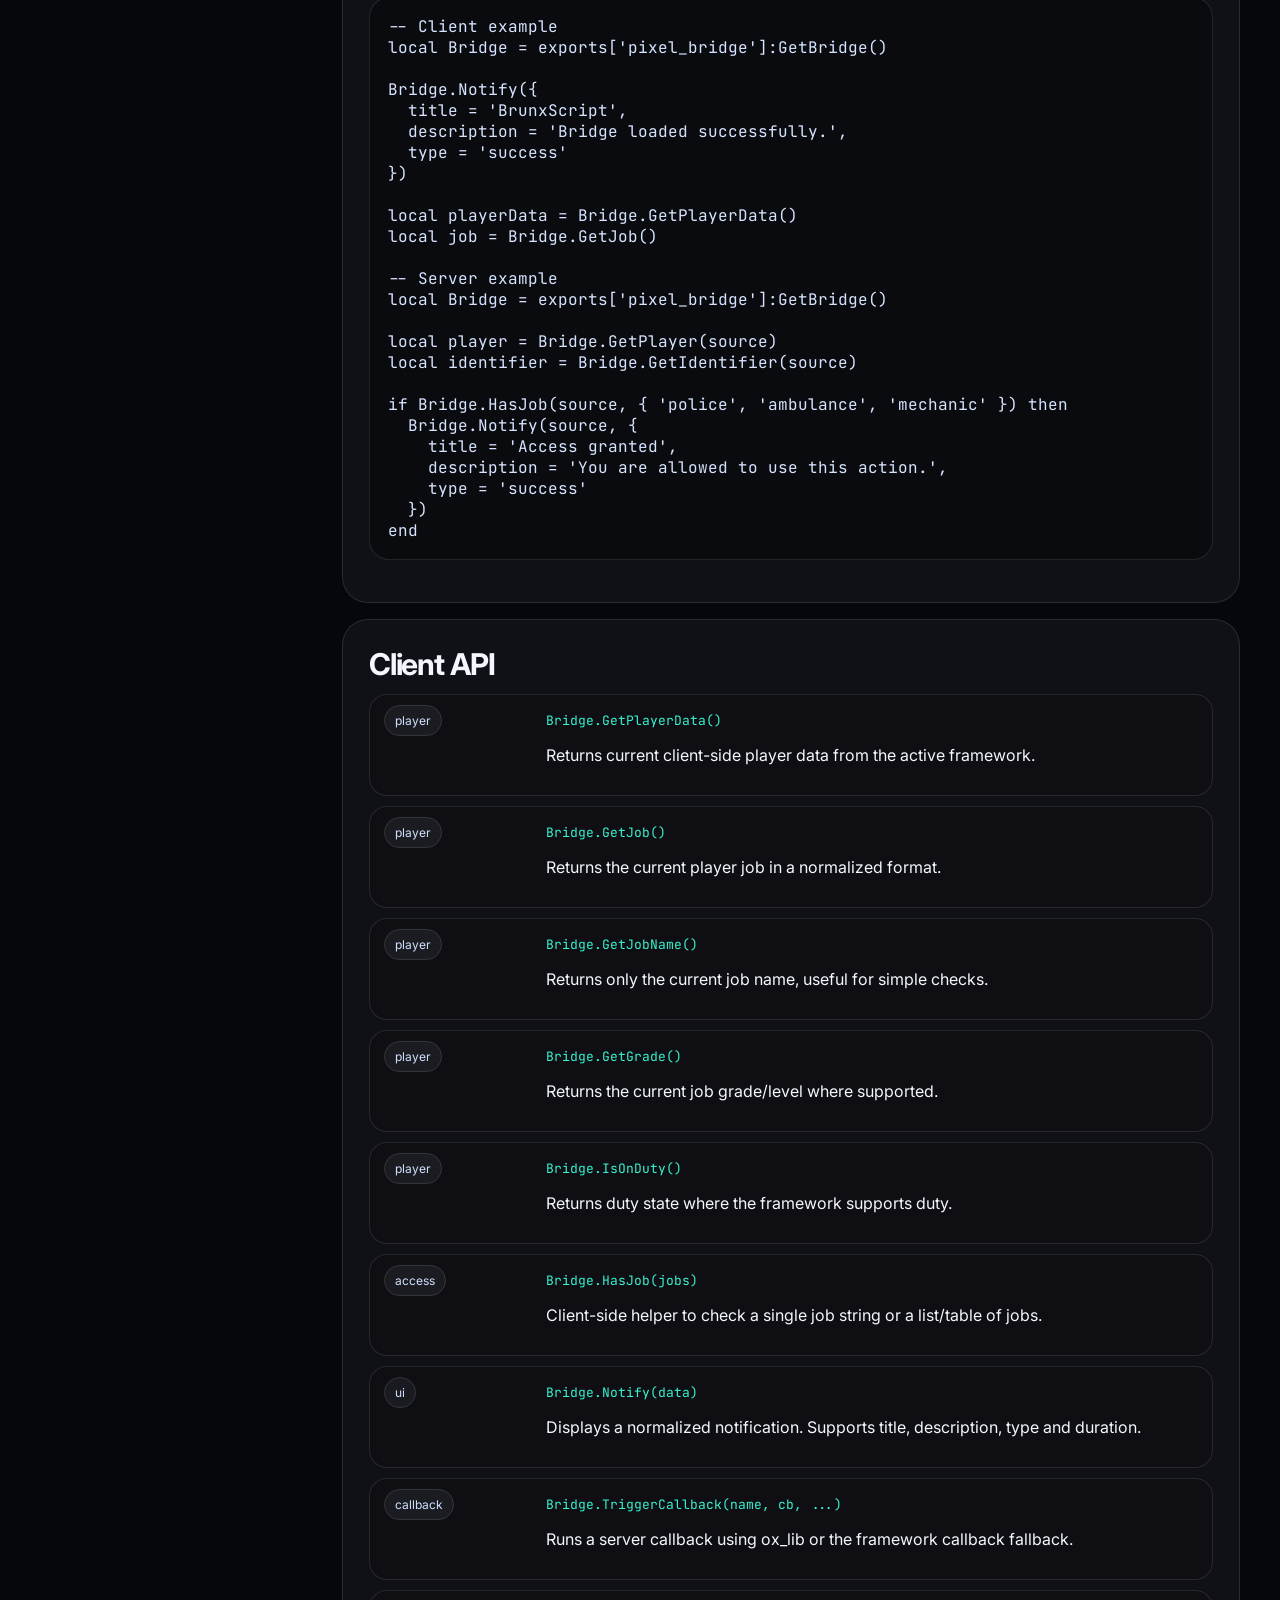
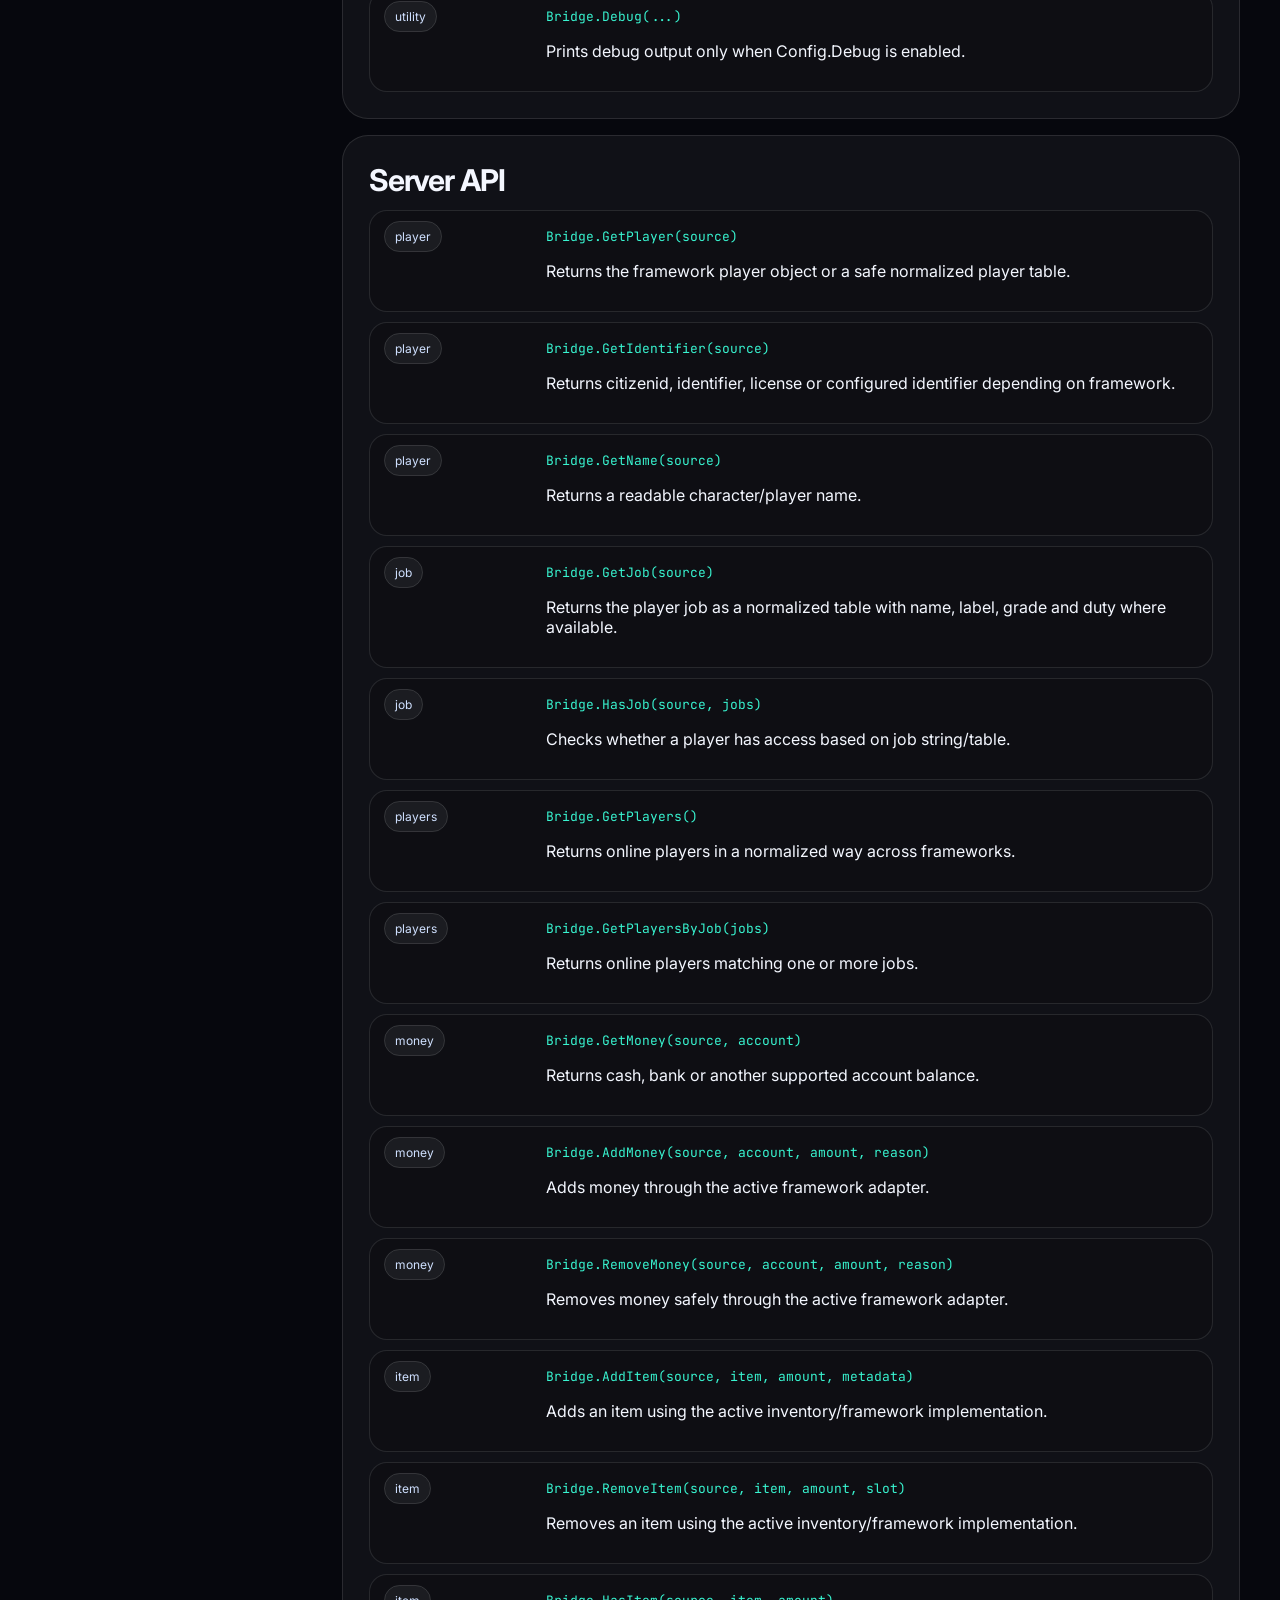
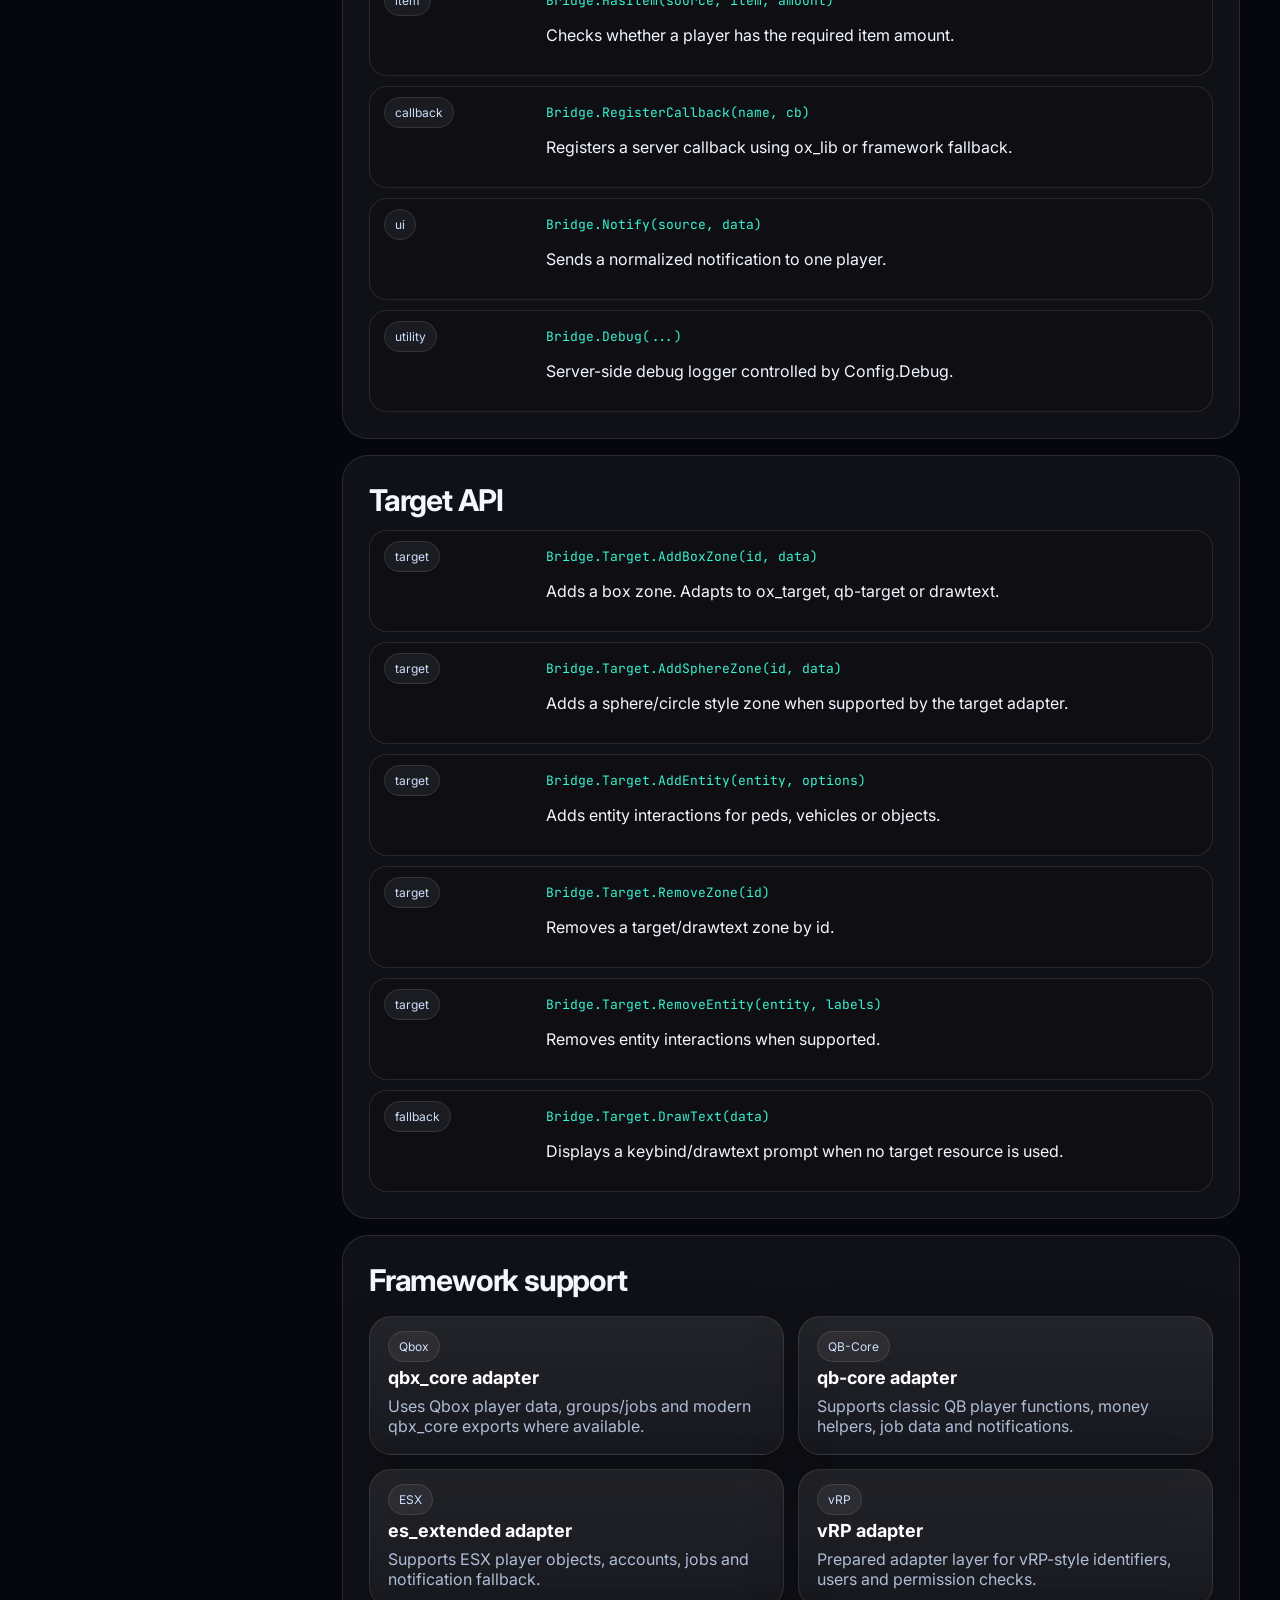
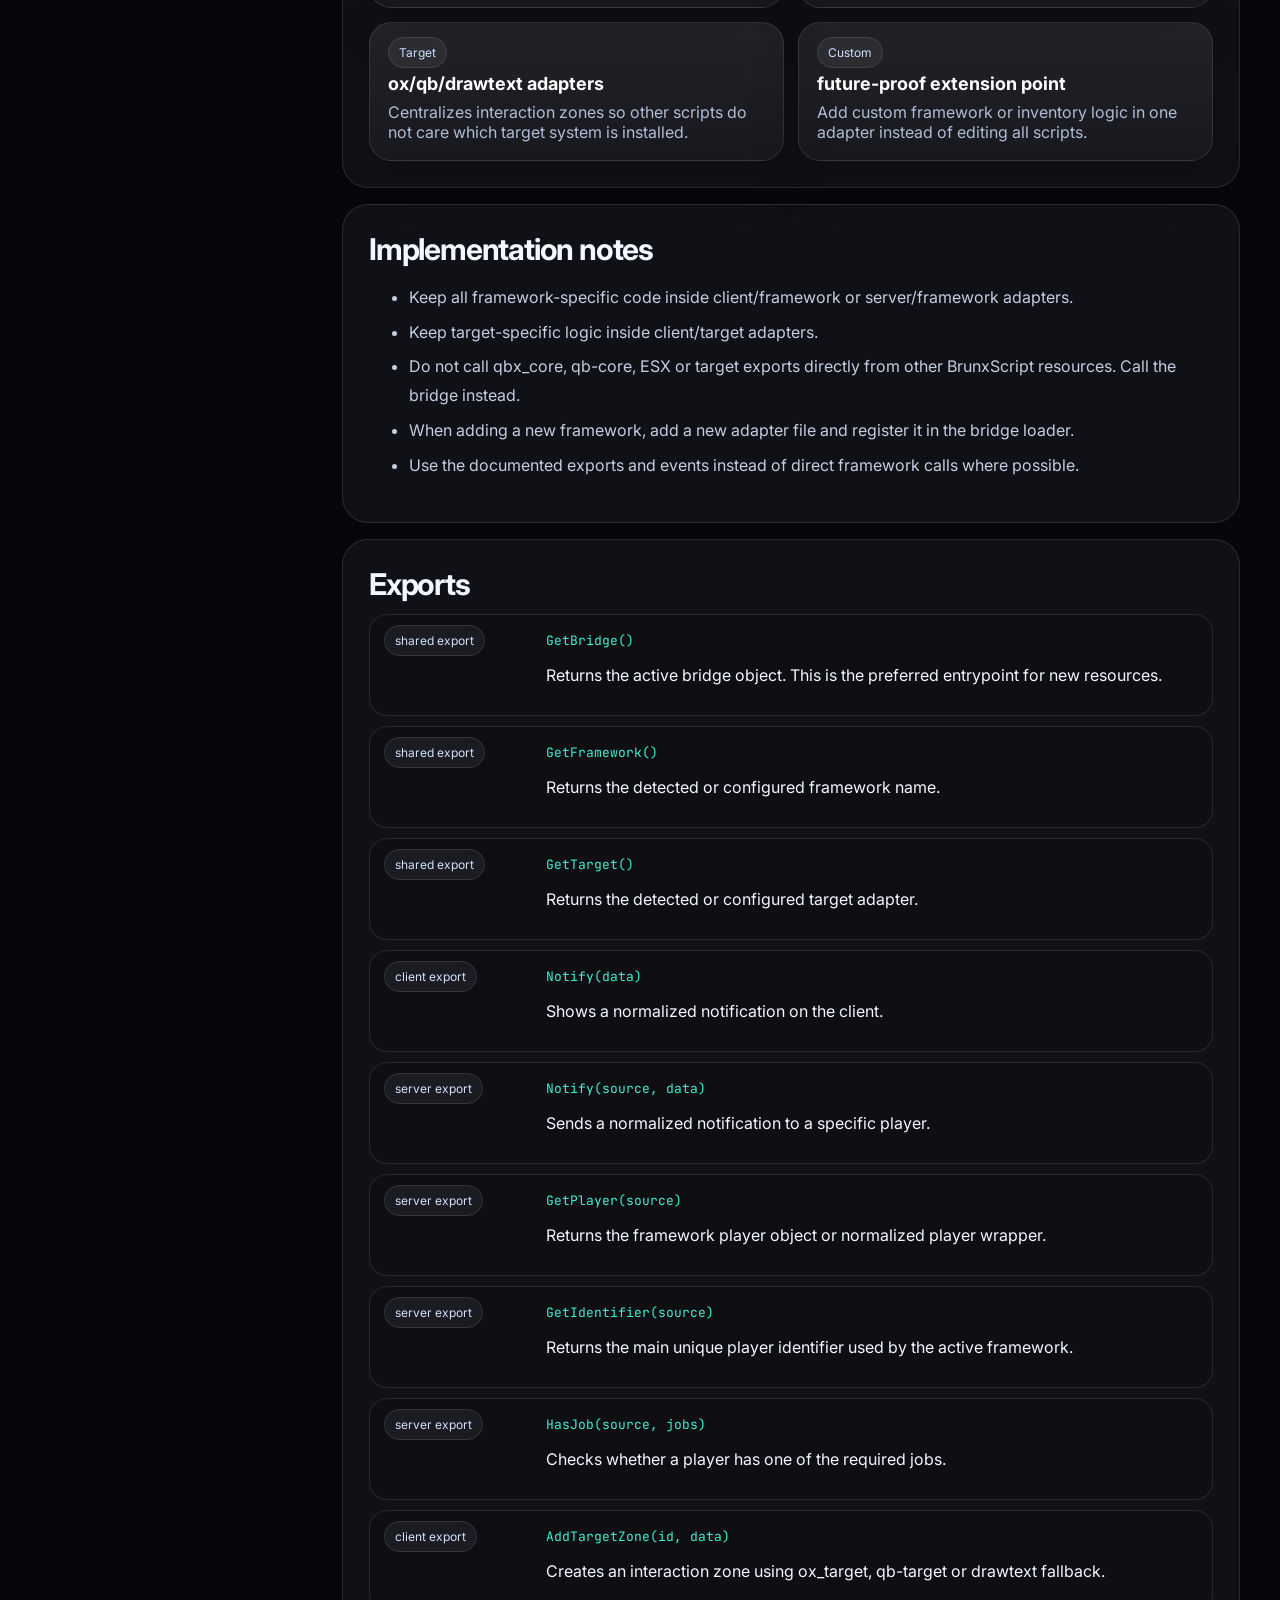
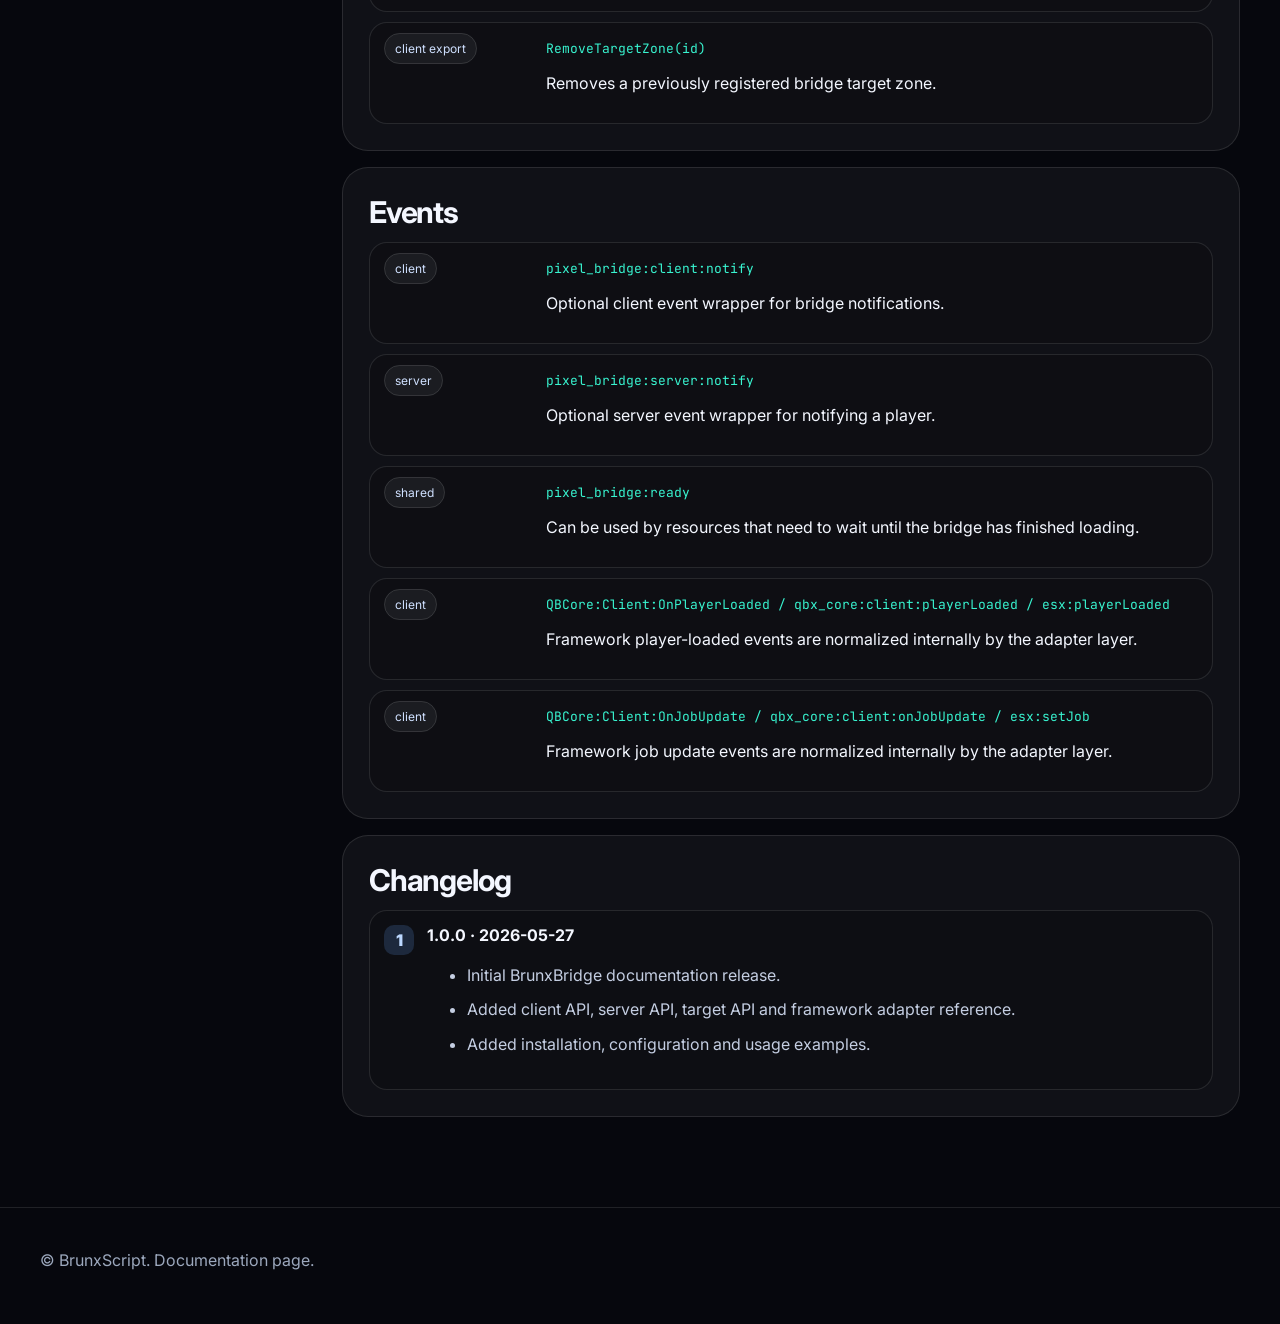
==== commit 07973449: "cas" ====
--- a/docs/brunxbridge.html
+++ b/docs/brunxbridge.html
@@ -3,14 +3,19 @@
 <head>
   <meta charset="UTF-8" />
   <meta name="viewport" content="width=device-width, initial-scale=1.0" />
-  <meta name="description" content="BrunxBridge documentation for BrunxScript." />
-  <title>BrunxBridge | BrunxScript Docs</title>
+  <meta name="description" content="BrunxBridge modules documentation for BrunxScript." />
+  <title>BrunxBridge Modules | BrunxScript Docs</title>
   <link rel="preconnect" href="https://fonts.googleapis.com">
   <link rel="preconnect" href="https://fonts.gstatic.com" crossorigin>
   <link href="https://fonts.googleapis.com/css2?family=Inter:wght@400;500;700;800;900&family=JetBrains+Mono:wght@500;700&display=swap" rel="stylesheet">
   <link rel="stylesheet" href="../assets/css/style.css" />
+  
+<style>
+.api-grid{display:grid;grid-template-columns:repeat(auto-fit,minmax(220px,1fr));gap:10px;margin:18px 0}.api-card{padding:12px;border:1px solid rgba(255,255,255,.1);border-radius:12px;background:rgba(255,255,255,.035);display:flex;justify-content:space-between;gap:10px;align-items:center}.api-card code{font-family:"JetBrains Mono",monospace;color:#fff}.api-card span,.pill{font-size:12px;color:#9aa6b2}.pill{display:inline-flex;padding:6px 10px;border:1px solid rgba(255,255,255,.12);border-radius:999px;background:rgba(255,255,255,.05);margin-bottom:8px}.doc-section{scroll-margin-top:90px}.section-head h2{margin-top:4px}.warning{border:1px solid rgba(255,198,41,.25);background:rgba(255,198,41,.08);padding:14px 16px;border-radius:14px}.module-table{width:100%;border-collapse:collapse;margin:20px 0}.module-table th,.module-table td{border-bottom:1px solid rgba(255,255,255,.09);padding:12px;vertical-align:top;text-align:left}.module-table th{color:#fff}.module-table td{color:#b8c2cc}.module-table a{color:#fff}pre{overflow:auto}.sidebar{max-height:calc(100vh - 100px);overflow:auto}.doc h1{font-size:clamp(34px,5vw,64px);line-height:1;margin-bottom:14px}.hero-note{font-size:18px;color:#b8c2cc}.doc code{font-family:"JetBrains Mono",monospace}
+</style>
+
 </head>
-<body data-page="brunxbridge" data-base="../">
+<body data-page="brunxbridge-modules" data-base="../">
   <div class="bg"></div>
   <header class="header">
     <a class="brand" href="../index.html">
@@ -20,11 +25,11 @@
     <nav class="nav">
       <a href="../index.html#scripts">All scripts</a>
       <a href="#overview">Overview</a>
-      <a href="#installation">Install</a>
-      <a href="#configuration">Config</a>
-      <a href="#exports">Exports</a>
+      <a href="#framework-server">Framework</a>
+      <a href="#inventory-server">Inventory</a>
+      <a href="#target-client">Target</a>
     </nav>
-    <a class="btn small js-bridge-download" href="../https://github.com/brunxscripts/brunx_bridge/archive/refs/heads/main.zip">Download Bridge</a>
+    <a class="btn small js-bridge-download" href="https://github.com/brunxscripts/brunx_bridge/archive/refs/heads/main.zip">Download Bridge</a>
     <button class="hamb" type="button">Menu</button>
   </header>
   <main class="container docs-layout">
@@ -32,21 +37,692 @@
       <a href="../index.html">← Home</a>
       <strong style="display:block;padding:12px;color:#fff">Script pages</strong>
       <div class="js-script-nav"></div>
-      <strong style="display:block;padding:12px;color:#fff">On this page</strong>
-      <a href="#overview">Overview</a>
-      <a href="#requirements">Requirements</a>
-      <a href="#installation">Installation</a>
-      <a href="#configuration">Configuration</a>
-      <a href="#structure">Structure</a>
-      <a href="#usage">Usage</a>
-      <a href="#client-api">Client API</a>
-      <a href="#server-api">Server API</a>
-      <a href="#target-api">Target API</a>
-      <a href="#exports">Exports</a>
-      <a href="#events">Events</a>
-      <a href="#changelog">Changelog</a>
+      <strong style="display:block;padding:12px;color:#fff">BrunxBridge Modules</strong>
+      <a href="#overview">Modules Overview</a>
+<a href="#framework-server">Framework — Server</a>
+<a href="#framework-client">Framework — Client</a>
+<a href="#inventory-server">Inventory — Server</a>
+<a href="#inventory-client">Inventory — Client</a>
+<a href="#banking-server">Banking — Server</a>
+<a href="#bossmenu-server">Boss Menu — Server</a>
+<a href="#bossmenu-client">Boss Menu — Client</a>
+<a href="#clothing-server">Clothing — Server</a>
+<a href="#clothing-client">Clothing — Client</a>
+<a href="#dialogue-client">Dialogue — Client</a>
+<a href="#dispatch-server">Dispatch — Server</a>
+<a href="#dispatch-client">Dispatch — Client</a>
+<a href="#doorlock-server">Doorlock — Server</a>
+<a href="#doorlock-client">Doorlock — Client</a>
+<a href="#fuel-client">Fuel — Client</a>
+<a href="#helptext-server">HelpText — Server</a>
+<a href="#helptext-client">HelpText — Client</a>
+<a href="#housing-client">Housing — Client</a>
+<a href="#input-client">Input — Client</a>
+<a href="#locales-shared">Locales — Shared</a>
+<a href="#menu-client">Menu — Client</a>
+<a href="#notify-server">Notify — Server</a>
+<a href="#notify-client">Notify — Client</a>
+<a href="#phone-server">Phone — Server</a>
+<a href="#phone-client">Phone — Client</a>
+<a href="#progressbar-client">Progress Bar — Client</a>
+<a href="#shops-server">Shops — Server</a>
+<a href="#shops-client">Shops — Client</a>
+<a href="#skills-server">Skills — Server</a>
+<a href="#skills-client">Skills — Client</a>
+<a href="#target-client">Target — Client</a>
+<a href="#vehiclekey-client">Vehicle Key — Client</a>
+<a href="#version-server">Version — Server</a>
+<a href="#weather-client">Weather — Client</a>
+<a href="#zones-client">Zones — Client</a>
     </aside>
-    <article class="doc" id="docRoot"></article>
+    <article class="doc" id="docRoot">
+      <section class="doc-section" id="top">
+        <p class="eyebrow">Core Bridge · Modules API</p>
+        <h1>BrunxBridge Modules</h1>
+        <p class="hero-note">Complete module reference converted from Community Bridge style documentation to BrunxBridge / <code>brnx_bridge</code> usage.</p>
+        <div class="warning"><strong>Belangrijk:</strong> gebruik in resources <code>exports['brnx_bridge']:Bridge()</code> en module calls via <code>Bridge.Module.Function()</code>. Gebruik geen <code>community_bridge</code> resource name.</div>
+      </section>
+
+      <section class="doc-section" id="module-list">
+        <h2>Available Modules</h2>
+        <table class="module-table">
+          <thead><tr><th>Module</th><th>Page</th><th>Side</th><th>Purpose</th></tr></thead>
+          <tbody><tr><td><a href="#framework-server">Framework</a></td><td>Framework — Server</td><td>Server</td><td>Server-side spelerdata, jobs, duty, metadata, accounts, stress/hunger/thirst, revive en job counts.</td></tr><tr><td><a href="#framework-client">Framework</a></td><td>Framework — Client</td><td>Client</td><td>Client-side player state, player job data, metadata, inventory fallbacks, account balance, death state, vehicle props and job counts.</td></tr><tr><td><a href="#inventory-server">Inventory</a></td><td>Inventory — Server</td><td>Server</td><td>Server-side inventory functies voor items, metadata, stashes, shops, trunks en player inventory management.</td></tr><tr><td><a href="#inventory-client">Inventory</a></td><td>Inventory — Client</td><td>Client</td><td>Client-side item checks, item counts, player inventory, registered items and image helpers.</td></tr><tr><td><a href="#banking-server">Banking</a></td><td>Banking — Server</td><td>Server</td><td>Server-side account money management.</td></tr><tr><td><a href="#bossmenu-server">BossMenu</a></td><td>Boss Menu — Server</td><td>Server</td><td>Open boss menu flows from server-side code for a target source and job.</td></tr><tr><td><a href="#bossmenu-client">BossMenu</a></td><td>Boss Menu — Client</td><td>Client</td><td>Open boss menu flows from client-side code.</td></tr><tr><td><a href="#clothing-server">Clothing</a></td><td>Clothing — Server</td><td>Server</td><td>Server-side appearance read/write helpers.</td></tr><tr><td><a href="#clothing-client">Clothing</a></td><td>Clothing — Client</td><td>Client</td><td>Client-side appearance menu and appearance read/write helpers.</td></tr><tr><td><a href="#dialogue-client">Dialogue</a></td><td>Dialogue — Client</td><td>Client</td><td>NPC dialogue module with branching conversations and selectable responses.</td></tr><tr><td><a href="#dispatch-server">Dispatch</a></td><td>Dispatch — Server</td><td>Server</td><td>Send dispatch alerts from server-side resources.</td></tr><tr><td><a href="#dispatch-client">Dispatch</a></td><td>Dispatch — Client</td><td>Client</td><td>Send dispatch alerts from the client, including title, message, jobs, coords and blip settings.</td></tr><tr><td><a href="#doorlock-server">Doorlock</a></td><td>Doorlock — Server</td><td>Server</td><td>Toggle a door lock state from the server.</td></tr><tr><td><a href="#doorlock-client">Doorlock</a></td><td>Doorlock — Client</td><td>Client</td><td>Read closest door information from the client.</td></tr><tr><td><a href="#fuel-client">Fuel</a></td><td>Fuel — Client</td><td>Client</td><td>Client-side vehicle fuel getter/setter.</td></tr><tr><td><a href="#helptext-server">HelpText</a></td><td>HelpText — Server</td><td>Server</td><td>Show or hide help text for a specific player.</td></tr><tr><td><a href="#helptext-client">HelpText</a></td><td>HelpText — Client</td><td>Client</td><td>Show or hide help text for the local player.</td></tr><tr><td><a href="#housing-client">Housing</a></td><td>Housing — Client</td><td>Client</td><td>Housing integration events for entering/exiting properties.</td></tr><tr><td><a href="#input-client">Input</a></td><td>Input — Client</td><td>Client</td><td>Input dialog prompts with ox_lib/lation/qb-input compatible formats.</td></tr><tr><td><a href="#locales-shared">Locales</a></td><td>Locales — Shared</td><td>Shared</td><td>Localized string translations through JSON locale files.</td></tr><tr><td><a href="#menu-client">Menu</a></td><td>Menu — Client</td><td>Client</td><td>Client-side context/list menu wrapper.</td></tr><tr><td><a href="#notify-server">Notify</a></td><td>Notify — Server</td><td>Server</td><td>Send normalized notifications to a specific player.</td></tr><tr><td><a href="#notify-client">Notify</a></td><td>Notify — Client</td><td>Client</td><td>Send normalized notifications to the local player.</td></tr><tr><td><a href="#phone-server">Phone</a></td><td>Phone — Server</td><td>Server</td><td>Phone resource detection, player phone lookup and server-side emails.</td></tr><tr><td><a href="#phone-client">Phone</a></td><td>Phone — Client</td><td>Client</td><td>Phone resource detection and client-side email sending.</td></tr><tr><td><a href="#progressbar-client">ProgressBar</a></td><td>Progress Bar — Client</td><td>Client</td><td>Client-side progressbar wrapper with duration, cancel, disable, anim and prop options.</td></tr><tr><td><a href="#shops-server">Shops</a></td><td>Shops — Server</td><td>Server</td><td>Register and open shop definitions from the server.</td></tr><tr><td><a href="#shops-client">Shops</a></td><td>Shops — Client</td><td>Client</td><td>Open a shop definition from the client.</td></tr><tr><td><a href="#skills-server">Skills</a></td><td>Skills — Server</td><td>Server</td><td>Server-side XP and skill levels, including creation, read, add, set and XP formula helpers.</td></tr><tr><td><a href="#skills-client">Skills</a></td><td>Skills — Client</td><td>Client</td><td>Client-side skill read helpers and local skill definition creation.</td></tr><tr><td><a href="#target-client">Target</a></td><td>Target — Client</td><td>Client</td><td>Targeting wrapper for zones, entities, models, global player/vehicle options and interaction utilities.</td></tr><tr><td><a href="#vehiclekey-client">VehicleKey</a></td><td>Vehicle Key — Client</td><td>Client</td><td>Client-side vehicle key give/remove helper.</td></tr><tr><td><a href="#version-server">Version</a></td><td>Version — Server</td><td>Server</td><td>Internal version checking at resource startup. No public API is exposed.</td></tr><tr><td><a href="#weather-client">Weather</a></td><td>Weather — Client</td><td>Client</td><td>Client-side weather sync toggle.</td></tr><tr><td><a href="#zones-client">Zones</a></td><td>Zones — Client</td><td>Client</td><td>Zone creation and management wrapper for box, sphere and poly zones.</td></tr></tbody>
+        </table>
+      </section>
+
+      
+<section id="overview" class="doc-section">
+  <div class="section-head">
+    <span class="pill">Client &amp; Server</span>
+    <h2>Modules Overview</h2>
+  </div>
+  <p>Modules zijn bridge API’s die framework/resource-specifieke logica achter één interface zetten. Gebruik ze vanuit BrunxBridge in plaats van directe framework calls.</p>
+  
+  
+  
+  
+  <h3>Voorbeeld</h3>
+  <pre><code>local Bridge = exports[&#x27;brnx_bridge&#x27;]:Bridge()
+
+Bridge.Framework.GetPlayerName()
+Bridge.Inventory.AddItem(source, &#x27;bread&#x27;, 1)
+Bridge.Notify.SendNotification(source, &#x27;BrunxScript&#x27;, &#x27;Actie gelukt.&#x27;, &#x27;success&#x27;, 5000)
+
+local Inventory = exports[&#x27;brnx_bridge&#x27;]:Inventory()
+Inventory.AddItem(source, &#x27;bread&#x27;, 1)</code></pre>
+</section>
+
+<section id="framework-server" class="doc-section">
+  <div class="section-head">
+    <span class="pill">Server</span>
+    <h2>Framework — Server</h2>
+  </div>
+  <p>Server-side spelerdata, jobs, duty, metadata, accounts, stress/hunger/thirst, revive en job counts.</p>
+  <div class="api-grid"><div class="api-card"><code>GetResourceName</code><span>Server</span></div><div class="api-card"><code>GetIsFrameworkAdmin</code><span>Server</span></div><div class="api-card"><code>GetPlayerIdentifier</code><span>Server</span></div><div class="api-card"><code>GetPlayer</code><span>Server</span></div><div class="api-card"><code>GetPlayerByIdentifier</code><span>Server</span></div><div class="api-card"><code>GetPlayerSource</code><span>Server</span></div><div class="api-card"><code>GetFrameworkJobs</code><span>Server</span></div><div class="api-card"><code>GetPlayerName</code><span>Server</span></div><div class="api-card"><code>GetPlayerDob</code><span>Server</span></div><div class="api-card"><code>GetPlayers</code><span>Server</span></div><div class="api-card"><code>GetPlayerJobData</code><span>Server</span></div><div class="api-card"><code>GetPlayerDuty</code><span>Server</span></div><div class="api-card"><code>SetPlayerDuty</code><span>Server</span></div><div class="api-card"><code>SetPlayerJob</code><span>Server</span></div><div class="api-card"><code>GetPlayerPhone</code><span>Server</span></div><div class="api-card"><code>GetPlayerGang</code><span>Server</span></div><div class="api-card"><code>GetPlayersByJob</code><span>Server</span></div><div class="api-card"><code>GetPlayerMetadata</code><span>Server</span></div><div class="api-card"><code>SetPlayerMetadata</code><span>Server</span></div><div class="api-card"><code>AddStress</code><span>Server</span></div><div class="api-card"><code>RemoveStress</code><span>Server</span></div><div class="api-card"><code>AddHunger</code><span>Server</span></div><div class="api-card"><code>AddThirst</code><span>Server</span></div><div class="api-card"><code>GetHunger</code><span>Server</span></div><div class="api-card"><code>GetThirst</code><span>Server</span></div><div class="api-card"><code>GetIsPlayerDead</code><span>Server</span></div><div class="api-card"><code>RevivePlayer</code><span>Server</span></div><div class="api-card"><code>AddAccountBalance</code><span>Server</span></div><div class="api-card"><code>RemoveAccountBalance</code><span>Server</span></div><div class="api-card"><code>GetAccountBalance</code><span>Server</span></div><div class="api-card"><code>GetJobCount</code><span>Server</span></div><div class="api-card"><code>GetJobCountTotal</code><span>Server</span></div><div class="api-card"><code>GetPlayerSourcesByJob</code><span>Server</span></div><div class="api-card"><code>AddJobCount</code><span>Server</span></div><div class="api-card"><code>SearchJobCountBySource</code><span>Server</span></div><div class="api-card"><code>RemoveJobCount</code><span>Server</span></div></div>
+  <h3>Events</h3><ul><li><code>brnx_bridge:Server:OnPlayerLoaded</code></li><li><code>brnx_bridge:Server:OnPlayerUnload</code></li><li><code>brnx_bridge:Server:OnPlayerJobChange</code></li></ul>
+  
+  
+  <h3>Voorbeeld</h3>
+  <pre><code>local Bridge = exports[&#x27;brnx_bridge&#x27;]:Bridge()
+
+local player = Bridge.Framework.GetPlayer(source)
+local job = Bridge.Framework.GetPlayerJobData(source)
+local isPolice = job and job.name == &#x27;police&#x27;</code></pre>
+</section>
+
+<section id="framework-client" class="doc-section">
+  <div class="section-head">
+    <span class="pill">Client</span>
+    <h2>Framework — Client</h2>
+  </div>
+  <p>Client-side player state, player job data, metadata, inventory fallbacks, account balance, death state, vehicle props and job counts.</p>
+  <div class="api-grid"><div class="api-card"><code>GetResourceName</code><span>Client</span></div><div class="api-card"><code>GetIsPlayerLoaded</code><span>Client</span></div><div class="api-card"><code>GetPlayerIdentifier</code><span>Client</span></div><div class="api-card"><code>GetPlayerName</code><span>Client</span></div><div class="api-card"><code>GetPlayerJobData</code><span>Client</span></div><div class="api-card"><code>GetPlayerDob</code><span>Client</span></div><div class="api-card"><code>GetPlayerMetaData</code><span>Client</span></div><div class="api-card"><code>GetHunger</code><span>Client</span></div><div class="api-card"><code>GetThirst</code><span>Client</span></div><div class="api-card"><code>HasItem</code><span>Client</span></div><div class="api-card"><code>GetItemCount</code><span>Client</span></div><div class="api-card"><code>GetPlayerInventory</code><span>Client</span></div><div class="api-card"><code>GetAccountBalance</code><span>Client</span></div><div class="api-card"><code>GetIsPlayerDead</code><span>Client</span></div><div class="api-card"><code>GetVehicleProperties</code><span>Client</span></div><div class="api-card"><code>SetVehicleProperties</code><span>Client</span></div><div class="api-card"><code>GetJobCount</code><span>Client</span></div><div class="api-card"><code>GetJobCountTotal</code><span>Client</span></div></div>
+  <h3>Events</h3><ul><li><code>brnx_bridge:Client:OnPlayerLoaded</code></li><li><code>brnx_bridge:Client:OnPlayerUnload</code></li><li><code>brnx_bridge:Client:OnPlayerJobUpdate</code></li></ul>
+  <h3>Deprecated</h3><p>Gebruik deze alleen voor backwards compatibility:</p><ul><li><code>GetPlayerJob</code></li></ul>
+  
+  <h3>Voorbeeld</h3>
+  <pre><code>local Bridge = exports[&#x27;brnx_bridge&#x27;]:Bridge()
+
+local loaded = Bridge.Framework.GetIsPlayerLoaded()
+local job = Bridge.Framework.GetPlayerJobData()
+local name = Bridge.Framework.GetPlayerName()</code></pre>
+</section>
+
+<section id="inventory-server" class="doc-section">
+  <div class="section-head">
+    <span class="pill">Server</span>
+    <h2>Inventory — Server</h2>
+  </div>
+  <p>Server-side inventory functies voor items, metadata, stashes, shops, trunks en player inventory management.</p>
+  <div class="api-grid"><div class="api-card"><code>GetResourceName</code><span>Server</span></div><div class="api-card"><code>AddItem</code><span>Server</span></div><div class="api-card"><code>RemoveItem</code><span>Server</span></div><div class="api-card"><code>GetItemCount</code><span>Server</span></div><div class="api-card"><code>HasItem</code><span>Server</span></div><div class="api-card"><code>CanCarryItem</code><span>Server</span></div><div class="api-card"><code>GetPlayerInventory</code><span>Server</span></div><div class="api-card"><code>GetItemBySlot</code><span>Server</span></div><div class="api-card"><code>SetMetadata</code><span>Server</span></div><div class="api-card"><code>GetItemInfo</code><span>Server</span></div><div class="api-card"><code>Items</code><span>Server</span></div><div class="api-card"><code>OpenStash</code><span>Server</span></div><div class="api-card"><code>RegisterStash</code><span>Server</span></div><div class="api-card"><code>ClearStash</code><span>Server</span></div><div class="api-card"><code>UpdatePlate</code><span>Server</span></div><div class="api-card"><code>OpenShop</code><span>Server</span></div><div class="api-card"><code>RegisterShop</code><span>Server</span></div><div class="api-card"><code>AddTrunkItems</code><span>Server</span></div><div class="api-card"><code>OpenPlayerInventory</code><span>Server</span></div><div class="api-card"><code>GetImagePath</code><span>Server</span></div><div class="api-card"><code>StripPNG</code><span>Server</span></div><div class="api-card"><code>StripWebp</code><span>Server</span></div></div>
+  
+  
+  
+  <h3>Voorbeeld</h3>
+  <pre><code>local Bridge = exports[&#x27;brnx_bridge&#x27;]:Bridge()
+
+if Bridge.Inventory.HasItem(source, &#x27;hacking_laptop&#x27;, 1) then
+    Bridge.Inventory.RemoveItem(source, &#x27;hacking_laptop&#x27;, 1)
+    Bridge.Inventory.AddItem(source, &#x27;chimera_vial&#x27;, 1, { quality = 100 })
+end</code></pre>
+</section>
+
+<section id="inventory-client" class="doc-section">
+  <div class="section-head">
+    <span class="pill">Client</span>
+    <h2>Inventory — Client</h2>
+  </div>
+  <p>Client-side item checks, item counts, player inventory, registered items and image helpers.</p>
+  <div class="api-grid"><div class="api-card"><code>GetResourceName</code><span>Client</span></div><div class="api-card"><code>GetItemInfo</code><span>Client</span></div><div class="api-card"><code>HasItem</code><span>Client</span></div><div class="api-card"><code>GetItemCount</code><span>Client</span></div><div class="api-card"><code>GetPlayerInventory</code><span>Client</span></div><div class="api-card"><code>Items</code><span>Client</span></div><div class="api-card"><code>GetImagePath</code><span>Client</span></div><div class="api-card"><code>StripPNG</code><span>Client</span></div><div class="api-card"><code>StripWebp</code><span>Client</span></div></div>
+  
+  
+  
+  <h3>Voorbeeld</h3>
+  <pre><code>local Bridge = exports[&#x27;brnx_bridge&#x27;]:Bridge()
+
+local hasLaptop = Bridge.Inventory.HasItem(&#x27;hacking_laptop&#x27;, 1)
+local count = Bridge.Inventory.GetItemCount(&#x27;bandage&#x27;)</code></pre>
+</section>
+
+<section id="banking-server" class="doc-section">
+  <div class="section-head">
+    <span class="pill">Server</span>
+    <h2>Banking — Server</h2>
+  </div>
+  <p>Server-side account money management.</p>
+  <div class="api-grid"><div class="api-card"><code>GetResourceName</code><span>Server</span></div><div class="api-card"><code>GetAccountMoney</code><span>Server</span></div><div class="api-card"><code>AddAccountMoney</code><span>Server</span></div><div class="api-card"><code>RemoveAccountMoney</code><span>Server</span></div></div>
+  
+  
+  
+  <h3>Voorbeeld</h3>
+  <pre><code>local Bridge = exports[&#x27;brnx_bridge&#x27;]:Bridge()
+
+local balance = Bridge.Banking.GetAccountMoney(&#x27;society_police&#x27;)
+Bridge.Banking.AddAccountMoney(&#x27;society_police&#x27;, 5000)</code></pre>
+</section>
+
+<section id="bossmenu-server" class="doc-section">
+  <div class="section-head">
+    <span class="pill">Server</span>
+    <h2>Boss Menu — Server</h2>
+  </div>
+  <p>Open boss menu flows from server-side code for a target source and job.</p>
+  <div class="api-grid"><div class="api-card"><code>GetResourceName</code><span>Server</span></div><div class="api-card"><code>OpenBossMenu</code><span>Server</span></div></div>
+  
+  
+  
+  <h3>Voorbeeld</h3>
+  <pre><code>local Bridge = exports[&#x27;brnx_bridge&#x27;]:Bridge()
+Bridge.BossMenu.OpenBossMenu(source, &#x27;police&#x27;, &#x27;leo&#x27;)</code></pre>
+</section>
+
+<section id="bossmenu-client" class="doc-section">
+  <div class="section-head">
+    <span class="pill">Client</span>
+    <h2>Boss Menu — Client</h2>
+  </div>
+  <p>Open boss menu flows from client-side code.</p>
+  <div class="api-grid"><div class="api-card"><code>GetResourceName</code><span>Client</span></div><div class="api-card"><code>OpenBossMenu</code><span>Client</span></div></div>
+  
+  
+  
+  <h3>Voorbeeld</h3>
+  <pre><code>local Bridge = exports[&#x27;brnx_bridge&#x27;]:Bridge()
+Bridge.BossMenu.OpenBossMenu()</code></pre>
+</section>
+
+<section id="clothing-server" class="doc-section">
+  <div class="section-head">
+    <span class="pill">Server</span>
+    <h2>Clothing — Server</h2>
+  </div>
+  <p>Server-side appearance read/write helpers.</p>
+  <div class="api-grid"><div class="api-card"><code>GetResourceName</code><span>Server</span></div><div class="api-card"><code>IsMale</code><span>Server</span></div><div class="api-card"><code>GetAppearance</code><span>Server</span></div><div class="api-card"><code>SetAppearance</code><span>Server</span></div><div class="api-card"><code>SetAppearanceExt</code><span>Server</span></div><div class="api-card"><code>RestoreAppearance</code><span>Server</span></div></div>
+  
+  
+  
+  <h3>Voorbeeld</h3>
+  <pre><code>local Bridge = exports[&#x27;brnx_bridge&#x27;]:Bridge()
+local appearance = Bridge.Clothing.GetAppearance(source)
+Bridge.Clothing.SetAppearance(source, appearance)</code></pre>
+</section>
+
+<section id="clothing-client" class="doc-section">
+  <div class="section-head">
+    <span class="pill">Client</span>
+    <h2>Clothing — Client</h2>
+  </div>
+  <p>Client-side appearance menu and appearance read/write helpers.</p>
+  <div class="api-grid"><div class="api-card"><code>GetResourceName</code><span>Client</span></div><div class="api-card"><code>OpenMenu</code><span>Client</span></div><div class="api-card"><code>IsMale</code><span>Client</span></div><div class="api-card"><code>GetAppearance</code><span>Client</span></div><div class="api-card"><code>SetAppearance</code><span>Client</span></div><div class="api-card"><code>RestoreAppearance</code><span>Client</span></div></div>
+  
+  
+  
+  <h3>Voorbeeld</h3>
+  <pre><code>local Bridge = exports[&#x27;brnx_bridge&#x27;]:Bridge()
+Bridge.Clothing.OpenMenu()
+local appearance = Bridge.Clothing.GetAppearance()</code></pre>
+</section>
+
+<section id="dialogue-client" class="doc-section">
+  <div class="section-head">
+    <span class="pill">Client</span>
+    <h2>Dialogue — Client</h2>
+  </div>
+  <p>NPC dialogue module with branching conversations and selectable responses.</p>
+  <div class="api-grid"><div class="api-card"><code>GetResourceName</code><span>Client</span></div><div class="api-card"><code>Open</code><span>Client</span></div><div class="api-card"><code>Close</code><span>Client</span></div></div>
+  
+  
+  
+  <h3>Voorbeeld</h3>
+  <pre><code>local Bridge = exports[&#x27;brnx_bridge&#x27;]:Bridge()
+Bridge.Dialogue.Open(&#x27;doctor&#x27;, {
+  { text = &#x27;Waar heb je last van?&#x27;, responses = {
+    { text = &#x27;Ik wil hulp&#x27;, action = &#x27;accept&#x27; },
+    { text = &#x27;Laat maar&#x27;, action = &#x27;close&#x27; }
+  }}
+})</code></pre>
+</section>
+
+<section id="dispatch-server" class="doc-section">
+  <div class="section-head">
+    <span class="pill">Server</span>
+    <h2>Dispatch — Server</h2>
+  </div>
+  <p>Send dispatch alerts from server-side resources.</p>
+  <div class="api-grid"><div class="api-card"><code>GetResourceName</code><span>Server</span></div><div class="api-card"><code>SendAlert</code><span>Server</span></div></div>
+  
+  
+  
+  <h3>Voorbeeld</h3>
+  <pre><code>local Bridge = exports[&#x27;brnx_bridge&#x27;]:Bridge()
+Bridge.Dispatch.SendAlert({
+  title = &#x27;Project Chimera&#x27;,
+  message = &#x27;Alarm bij het asylum.&#x27;,
+  job = &#x27;police&#x27;,
+  coords = vector3(0.0, 0.0, 0.0)
+})</code></pre>
+</section>
+
+<section id="dispatch-client" class="doc-section">
+  <div class="section-head">
+    <span class="pill">Client</span>
+    <h2>Dispatch — Client</h2>
+  </div>
+  <p>Send dispatch alerts from the client, including title, message, jobs, coords and blip settings.</p>
+  <div class="api-grid"><div class="api-card"><code>GetResourceName</code><span>Client</span></div><div class="api-card"><code>SendAlert</code><span>Client</span></div></div>
+  
+  
+  
+  <h3>Voorbeeld</h3>
+  <pre><code>local Bridge = exports[&#x27;brnx_bridge&#x27;]:Bridge()
+Bridge.Dispatch.SendAlert({
+  title = &#x27;Melding&#x27;,
+  message = &#x27;Verdachte situatie.&#x27;,
+  job = &#x27;police&#x27;,
+  coords = GetEntityCoords(PlayerPedId()),
+  blip = { sprite = 161, colour = 1, scale = 1.0, flash = true, time = 30000 }
+})</code></pre>
+</section>
+
+<section id="doorlock-server" class="doc-section">
+  <div class="section-head">
+    <span class="pill">Server</span>
+    <h2>Doorlock — Server</h2>
+  </div>
+  <p>Toggle a door lock state from the server.</p>
+  <div class="api-grid"><div class="api-card"><code>GetResourceName</code><span>Server</span></div><div class="api-card"><code>ToggleDoorLock</code><span>Server</span></div></div>
+  
+  
+  
+  <h3>Voorbeeld</h3>
+  <pre><code>local Bridge = exports[&#x27;brnx_bridge&#x27;]:Bridge()
+Bridge.Doorlock.ToggleDoorLock(&#x27;asylum_lab_door&#x27;)</code></pre>
+</section>
+
+<section id="doorlock-client" class="doc-section">
+  <div class="section-head">
+    <span class="pill">Client</span>
+    <h2>Doorlock — Client</h2>
+  </div>
+  <p>Read closest door information from the client.</p>
+  <div class="api-grid"><div class="api-card"><code>GetResourceName</code><span>Client</span></div><div class="api-card"><code>GetClosestDoor</code><span>Client</span></div></div>
+  
+  
+  
+  <h3>Voorbeeld</h3>
+  <pre><code>local Bridge = exports[&#x27;brnx_bridge&#x27;]:Bridge()
+local door = Bridge.Doorlock.GetClosestDoor()</code></pre>
+</section>
+
+<section id="fuel-client" class="doc-section">
+  <div class="section-head">
+    <span class="pill">Client</span>
+    <h2>Fuel — Client</h2>
+  </div>
+  <p>Client-side vehicle fuel getter/setter.</p>
+  <div class="api-grid"><div class="api-card"><code>GetResourceName</code><span>Client</span></div><div class="api-card"><code>GetFuel</code><span>Client</span></div><div class="api-card"><code>SetFuel</code><span>Client</span></div></div>
+  
+  
+  
+  <h3>Voorbeeld</h3>
+  <pre><code>local Bridge = exports[&#x27;brnx_bridge&#x27;]:Bridge()
+local vehicle = GetVehiclePedIsIn(PlayerPedId(), false)
+Bridge.Fuel.SetFuel(vehicle, 100.0)</code></pre>
+</section>
+
+<section id="helptext-server" class="doc-section">
+  <div class="section-head">
+    <span class="pill">Server</span>
+    <h2>HelpText — Server</h2>
+  </div>
+  <p>Show or hide help text for a specific player.</p>
+  <div class="api-grid"><div class="api-card"><code>GetResourceName</code><span>Server</span></div><div class="api-card"><code>ShowHelpText</code><span>Server</span></div><div class="api-card"><code>HideHelpText</code><span>Server</span></div></div>
+  
+  
+  
+  <h3>Voorbeeld</h3>
+  <pre><code>local Bridge = exports[&#x27;brnx_bridge&#x27;]:Bridge()
+Bridge.HelpText.ShowHelpText(source, &#x27;[E] Interactie&#x27;)
+Bridge.HelpText.HideHelpText(source)</code></pre>
+</section>
+
+<section id="helptext-client" class="doc-section">
+  <div class="section-head">
+    <span class="pill">Client</span>
+    <h2>HelpText — Client</h2>
+  </div>
+  <p>Show or hide help text for the local player.</p>
+  <div class="api-grid"><div class="api-card"><code>GetResourceName</code><span>Client</span></div><div class="api-card"><code>ShowHelpText</code><span>Client</span></div><div class="api-card"><code>HideHelpText</code><span>Client</span></div></div>
+  
+  
+  
+  <h3>Voorbeeld</h3>
+  <pre><code>local Bridge = exports[&#x27;brnx_bridge&#x27;]:Bridge()
+Bridge.HelpText.ShowHelpText(&#x27;[E] Interactie&#x27;)
+Bridge.HelpText.HideHelpText()</code></pre>
+</section>
+
+<section id="housing-client" class="doc-section">
+  <div class="section-head">
+    <span class="pill">Client</span>
+    <h2>Housing — Client</h2>
+  </div>
+  <p>Housing integration events for entering/exiting properties.</p>
+  <div class="api-grid"><div class="api-card"><code>GetResourceName</code><span>Client</span></div></div>
+  <h3>Events</h3><ul><li><code>brnx_bridge:Client:OnPlayerInside</code></li></ul>
+  
+  
+  <h3>Voorbeeld</h3>
+  <pre><code>RegisterNetEvent(&#x27;brnx_bridge:Client:OnPlayerInside&#x27;, function(isInside, propertyData)
+    print(&#x27;Inside property:&#x27;, isInside)
+end)</code></pre>
+</section>
+
+<section id="input-client" class="doc-section">
+  <div class="section-head">
+    <span class="pill">Client</span>
+    <h2>Input — Client</h2>
+  </div>
+  <p>Input dialog prompts with ox_lib/lation/qb-input compatible formats.</p>
+  <div class="api-grid"><div class="api-card"><code>GetResourceName</code><span>Client</span></div><div class="api-card"><code>Open</code><span>Client</span></div></div>
+  
+  
+  
+  <h3>Voorbeeld</h3>
+  <pre><code>local Bridge = exports[&#x27;brnx_bridge&#x27;]:Bridge()
+local result = Bridge.Input.Open(&#x27;Player Info&#x27;, {
+  { type = &#x27;input&#x27;, label = &#x27;Naam&#x27;, required = true },
+  { type = &#x27;number&#x27;, label = &#x27;Leeftijd&#x27; }
+})</code></pre>
+</section>
+
+<section id="locales-shared" class="doc-section">
+  <div class="section-head">
+    <span class="pill">Shared</span>
+    <h2>Locales — Shared</h2>
+  </div>
+  <p>Localized string translations through JSON locale files.</p>
+  <div class="api-grid"><div class="api-card"><code>Language.Locale</code><span>Shared</span></div></div>
+  
+  
+  <h3>Notes</h3><ul><li>Config: BridgeSharedConfig.Lang = auto/en/nl/etc.</li><li>Languages include nl, en, de, fr, es, it and many more.</li></ul>
+  <h3>Voorbeeld</h3>
+  <pre><code>local Bridge = exports[&#x27;brnx_bridge&#x27;]:Bridge()
+local text = Bridge.Language.Locale(&#x27;welcome&#x27;, &#x27;Cas&#x27;)</code></pre>
+</section>
+
+<section id="menu-client" class="doc-section">
+  <div class="section-head">
+    <span class="pill">Client</span>
+    <h2>Menu — Client</h2>
+  </div>
+  <p>Client-side context/list menu wrapper.</p>
+  <div class="api-grid"><div class="api-card"><code>GetResourceName</code><span>Client</span></div><div class="api-card"><code>Open</code><span>Client</span></div></div>
+  
+  
+  
+  <h3>Voorbeeld</h3>
+  <pre><code>local Bridge = exports[&#x27;brnx_bridge&#x27;]:Bridge()
+Bridge.Menu.Open({
+  id = &#x27;my_menu&#x27;,
+  title = &#x27;Mijn Menu&#x27;,
+  options = {
+    { title = &#x27;Optie 1&#x27;, description = &#x27;Eerste optie&#x27;, onSelect = function() print(&#x27;ok&#x27;) end }
+  }
+})</code></pre>
+</section>
+
+<section id="notify-server" class="doc-section">
+  <div class="section-head">
+    <span class="pill">Server</span>
+    <h2>Notify — Server</h2>
+  </div>
+  <p>Send normalized notifications to a specific player.</p>
+  <div class="api-grid"><div class="api-card"><code>GetResourceName</code><span>Server</span></div><div class="api-card"><code>SendNotification</code><span>Server</span></div></div>
+  
+  <h3>Deprecated</h3><p>Gebruik deze alleen voor backwards compatibility:</p><ul><li><code>SendNotify</code></li></ul>
+  
+  <h3>Voorbeeld</h3>
+  <pre><code>local Bridge = exports[&#x27;brnx_bridge&#x27;]:Bridge()
+Bridge.Notify.SendNotification(source, &#x27;BrunxScript&#x27;, &#x27;Actie gelukt.&#x27;, &#x27;success&#x27;, 5000)</code></pre>
+</section>
+
+<section id="notify-client" class="doc-section">
+  <div class="section-head">
+    <span class="pill">Client</span>
+    <h2>Notify — Client</h2>
+  </div>
+  <p>Send normalized notifications to the local player.</p>
+  <div class="api-grid"><div class="api-card"><code>GetResourceName</code><span>Client</span></div><div class="api-card"><code>SendNotification</code><span>Client</span></div></div>
+  
+  <h3>Deprecated</h3><p>Gebruik deze alleen voor backwards compatibility:</p><ul><li><code>SendNotify</code></li></ul>
+  
+  <h3>Voorbeeld</h3>
+  <pre><code>local Bridge = exports[&#x27;brnx_bridge&#x27;]:Bridge()
+Bridge.Notify.SendNotification(&#x27;BrunxScript&#x27;, &#x27;Actie gelukt.&#x27;, &#x27;success&#x27;, 5000)</code></pre>
+</section>
+
+<section id="phone-server" class="doc-section">
+  <div class="section-head">
+    <span class="pill">Server</span>
+    <h2>Phone — Server</h2>
+  </div>
+  <p>Phone resource detection, player phone lookup and server-side emails.</p>
+  <div class="api-grid"><div class="api-card"><code>GetResourceName</code><span>Server</span></div><div class="api-card"><code>GetPhoneName</code><span>Server</span></div><div class="api-card"><code>GetPlayerPhone</code><span>Server</span></div><div class="api-card"><code>SendEmail</code><span>Server</span></div></div>
+  
+  
+  
+  <h3>Voorbeeld</h3>
+  <pre><code>local Bridge = exports[&#x27;brnx_bridge&#x27;]:Bridge()
+Bridge.Phone.SendEmail(source, {
+  sender = &#x27;Meldkamer&#x27;,
+  subject = &#x27;Nieuwe melding&#x27;,
+  message = &#x27;Er staat een melding open.&#x27;
+})</code></pre>
+</section>
+
+<section id="phone-client" class="doc-section">
+  <div class="section-head">
+    <span class="pill">Client</span>
+    <h2>Phone — Client</h2>
+  </div>
+  <p>Phone resource detection and client-side email sending.</p>
+  <div class="api-grid"><div class="api-card"><code>GetResourceName</code><span>Client</span></div><div class="api-card"><code>GetPhoneName</code><span>Client</span></div><div class="api-card"><code>SendEmail</code><span>Client</span></div></div>
+  
+  
+  
+  <h3>Voorbeeld</h3>
+  <pre><code>local Bridge = exports[&#x27;brnx_bridge&#x27;]:Bridge()
+Bridge.Phone.SendEmail({
+  to = &#x27;player@email.com&#x27;,
+  sender = &#x27;Politie&#x27;,
+  subject = &#x27;Boete&#x27;,
+  message = &#x27;Je hebt een boete ontvangen.&#x27;
+})</code></pre>
+</section>
+
+<section id="progressbar-client" class="doc-section">
+  <div class="section-head">
+    <span class="pill">Client</span>
+    <h2>Progress Bar — Client</h2>
+  </div>
+  <p>Client-side progressbar wrapper with duration, cancel, disable, anim and prop options.</p>
+  <div class="api-grid"><div class="api-card"><code>GetResourceName</code><span>Client</span></div><div class="api-card"><code>Open</code><span>Client</span></div></div>
+  
+  
+  
+  <h3>Voorbeeld</h3>
+  <pre><code>local Bridge = exports[&#x27;brnx_bridge&#x27;]:Bridge()
+Bridge.ProgressBar.Open({
+  duration = 5000,
+  label = &#x27;Zoeken...&#x27;,
+  canCancel = true,
+  disable = { move = true, combat = true }
+}, function(cancelled)
+  if not cancelled then print(&#x27;klaar&#x27;) end
+end)</code></pre>
+</section>
+
+<section id="shops-server" class="doc-section">
+  <div class="section-head">
+    <span class="pill">Server</span>
+    <h2>Shops — Server</h2>
+  </div>
+  <p>Register and open shop definitions from the server.</p>
+  <div class="api-grid"><div class="api-card"><code>GetResourceName</code><span>Server</span></div><div class="api-card"><code>CreateShop</code><span>Server</span></div><div class="api-card"><code>OpenShop</code><span>Server</span></div></div>
+  
+  
+  
+  <h3>Voorbeeld</h3>
+  <pre><code>local Bridge = exports[&#x27;brnx_bridge&#x27;]:Bridge()
+Bridge.Shops.CreateShop(&#x27;asylum_shop&#x27;, { label = &#x27;Asylum Shop&#x27;, items = {} })
+Bridge.Shops.OpenShop(source, { label = &#x27;Asylum Shop&#x27;, items = {} })</code></pre>
+</section>
+
+<section id="shops-client" class="doc-section">
+  <div class="section-head">
+    <span class="pill">Client</span>
+    <h2>Shops — Client</h2>
+  </div>
+  <p>Open a shop definition from the client.</p>
+  <div class="api-grid"><div class="api-card"><code>GetResourceName</code><span>Client</span></div><div class="api-card"><code>OpenShop</code><span>Client</span></div></div>
+  
+  
+  
+  <h3>Voorbeeld</h3>
+  <pre><code>local Bridge = exports[&#x27;brnx_bridge&#x27;]:Bridge()
+Bridge.Shops.OpenShop({ label = &#x27;Shop&#x27;, items = {} })</code></pre>
+</section>
+
+<section id="skills-server" class="doc-section">
+  <div class="section-head">
+    <span class="pill">Server</span>
+    <h2>Skills — Server</h2>
+  </div>
+  <p>Server-side XP and skill levels, including creation, read, add, set and XP formula helpers.</p>
+  <div class="api-grid"><div class="api-card"><code>Create</code><span>Server</span></div><div class="api-card"><code>GetResourceName</code><span>Server</span></div><div class="api-card"><code>GetSkillLevel</code><span>Server</span></div><div class="api-card"><code>GetXP</code><span>Server</span></div><div class="api-card"><code>AddXP</code><span>Server</span></div><div class="api-card"><code>SetSkillLevel</code><span>Server</span></div><div class="api-card"><code>SetXP</code><span>Server</span></div><div class="api-card"><code>GetXPForLevel</code><span>Server</span></div><div class="api-card"><code>GetXPRequiredForLevel</code><span>Server</span></div><div class="api-card"><code>GetScaledXP</code><span>Server</span></div></div>
+  
+  
+  
+  <h3>Voorbeeld</h3>
+  <pre><code>local Bridge = exports[&#x27;brnx_bridge&#x27;]:Bridge()
+Bridge.Skills.Create(&#x27;hacking&#x27;, 99, 50)
+local ok, level, xp = Bridge.Skills.AddXP(source, &#x27;hacking&#x27;, 100)</code></pre>
+</section>
+
+<section id="skills-client" class="doc-section">
+  <div class="section-head">
+    <span class="pill">Client</span>
+    <h2>Skills — Client</h2>
+  </div>
+  <p>Client-side skill read helpers and local skill definition creation.</p>
+  <div class="api-grid"><div class="api-card"><code>GetSkillLevel</code><span>Client</span></div><div class="api-card"><code>GetXP</code><span>Client</span></div><div class="api-card"><code>GetXPForLevel</code><span>Client</span></div><div class="api-card"><code>GetXPRequiredForLevel</code><span>Client</span></div><div class="api-card"><code>GetScaledXP</code><span>Client</span></div><div class="api-card"><code>Create</code><span>Client</span></div></div>
+  
+  
+  
+  <h3>Voorbeeld</h3>
+  <pre><code>local Bridge = exports[&#x27;brnx_bridge&#x27;]:Bridge()
+local level = Bridge.Skills.GetSkillLevel(&#x27;hacking&#x27;)
+local xp = Bridge.Skills.GetXP(&#x27;hacking&#x27;)</code></pre>
+</section>
+
+<section id="target-client" class="doc-section">
+  <div class="section-head">
+    <span class="pill">Client</span>
+    <h2>Target — Client</h2>
+  </div>
+  <p>Targeting wrapper for zones, entities, models, global player/vehicle options and interaction utilities.</p>
+  <div class="api-grid"><div class="api-card"><code>GetResourceName</code><span>Client</span></div><div class="api-card"><code>AddLocalEntity</code><span>Client</span></div><div class="api-card"><code>AddBoxZone</code><span>Client</span></div><div class="api-card"><code>AddGlobalPlayer</code><span>Client</span></div><div class="api-card"><code>AddGlobalVehicle</code><span>Client</span></div><div class="api-card"><code>AddModel</code><span>Client</span></div><div class="api-card"><code>RemoveLocalEntity</code><span>Client</span></div><div class="api-card"><code>RemoveZone</code><span>Client</span></div><div class="api-card"><code>RemoveGlobalPlayer</code><span>Client</span></div><div class="api-card"><code>RemoveGlobalVehicle</code><span>Client</span></div><div class="api-card"><code>RemoveModel</code><span>Client</span></div><div class="api-card"><code>GetCanInteract</code><span>Client</span></div><div class="api-card"><code>CreateCanInteract</code><span>Client</span></div><div class="api-card"><code>CanInteract</code><span>Client</span></div><div class="api-card"><code>FixOptions</code><span>Client</span></div></div>
+  
+  
+  
+  <h3>Voorbeeld</h3>
+  <pre><code>local Bridge = exports[&#x27;brnx_bridge&#x27;]:Bridge()
+Bridge.Target.AddBoxZone(&#x27;asylum_start&#x27;, vector3(0, 0, 0), vector3(2, 2, 2), 0.0, {
+  { label = &#x27;Start heist&#x27;, icon = &#x27;fa-solid fa-skull&#x27;, onSelect = function() TriggerServerEvent(&#x27;asylum:start&#x27;) end }
+}, true)</code></pre>
+</section>
+
+<section id="vehiclekey-client" class="doc-section">
+  <div class="section-head">
+    <span class="pill">Client</span>
+    <h2>Vehicle Key — Client</h2>
+  </div>
+  <p>Client-side vehicle key give/remove helper.</p>
+  <div class="api-grid"><div class="api-card"><code>GetResourceName</code><span>Client</span></div><div class="api-card"><code>GiveKeys</code><span>Client</span></div><div class="api-card"><code>RemoveKeys</code><span>Client</span></div></div>
+  
+  
+  
+  <h3>Voorbeeld</h3>
+  <pre><code>local Bridge = exports[&#x27;brnx_bridge&#x27;]:Bridge()
+local vehicle = GetVehiclePedIsIn(PlayerPedId(), false)
+Bridge.VehicleKey.GiveKeys(vehicle, GetVehicleNumberPlateText(vehicle))</code></pre>
+</section>
+
+<section id="version-server" class="doc-section">
+  <div class="section-head">
+    <span class="pill">Server</span>
+    <h2>Version — Server</h2>
+  </div>
+  <p>Internal version checking at resource startup. No public API is exposed.</p>
+  
+  
+  
+  
+  <h3>Voorbeeld</h3>
+  <pre><code>local Bridge = exports[&#x27;brnx_bridge&#x27;]:Bridge()
+-- Bridge.Version.&lt;Function&gt;()</code></pre>
+</section>
+
+<section id="weather-client" class="doc-section">
+  <div class="section-head">
+    <span class="pill">Client</span>
+    <h2>Weather — Client</h2>
+  </div>
+  <p>Client-side weather sync toggle.</p>
+  <div class="api-grid"><div class="api-card"><code>GetResourceName</code><span>Client</span></div><div class="api-card"><code>ToggleSync</code><span>Client</span></div></div>
+  
+  
+  
+  <h3>Voorbeeld</h3>
+  <pre><code>local Bridge = exports[&#x27;brnx_bridge&#x27;]:Bridge()
+Bridge.Weather.ToggleSync(false)</code></pre>
+</section>
+
+<section id="zones-client" class="doc-section">
+  <div class="section-head">
+    <span class="pill">Client</span>
+    <h2>Zones — Client</h2>
+  </div>
+  <p>Zone creation and management wrapper for box, sphere and poly zones.</p>
+  <div class="api-grid"><div class="api-card"><code>GetResourceName</code><span>Client</span></div><div class="api-card"><code>Create</code><span>Client</span></div><div class="api-card"><code>Destroy</code><span>Client</span></div><div class="api-card"><code>DestroyByResource</code><span>Client</span></div><div class="api-card"><code>Get</code><span>Client</span></div></div>
+  
+  
+  
+  <h3>Voorbeeld</h3>
+  <pre><code>local Bridge = exports[&#x27;brnx_bridge&#x27;]:Bridge()
+local zone = Bridge.Zones.Create(&#x27;box&#x27;, {
+  coords = vector3(100.0, 200.0, 30.0),
+  size = vector3(10.0, 10.0, 5.0),
+  rotation = 45.0,
+  debug = false,
+  onEnter = function(self) print(&#x27;entered&#x27;) end,
+  onExit = function(self) print(&#x27;left&#x27;) end
+})</code></pre>
+</section>
+
+
+      <section class="doc-section" id="best-practices">
+        <h2>Best Practices</h2>
+        <ul>
+          <li>Laat scripts nooit direct afhankelijk zijn van <code>qbx_core</code>, <code>qb-core</code>, <code>es_extended</code>, <code>ox_inventory</code>, <code>ox_target</code> of <code>qb-target</code> als de bridge dezelfde actie kan uitvoeren.</li>
+          <li>Gebruik server modules voor server-only acties zoals inventory mutaties, money mutaties en server dispatch alerts.</li>
+          <li>Gebruik client modules voor UI, target, zones, fuel, weather, progressbar, menu, input en lokale player checks.</li>
+          <li>Hou deprecated functies alleen aan voor oude scripts. Nieuwe scripts gebruiken de primaire functie uit de module.</li>
+        </ul>
+      </section>
+    </article>
   </main>
   <footer class="footer"><div class="container">© <span class="js-brand-name">BrunxScript</span>. Documentation page.</div></footer>
   <script src="../assets/js/docs-data.js"></script>
